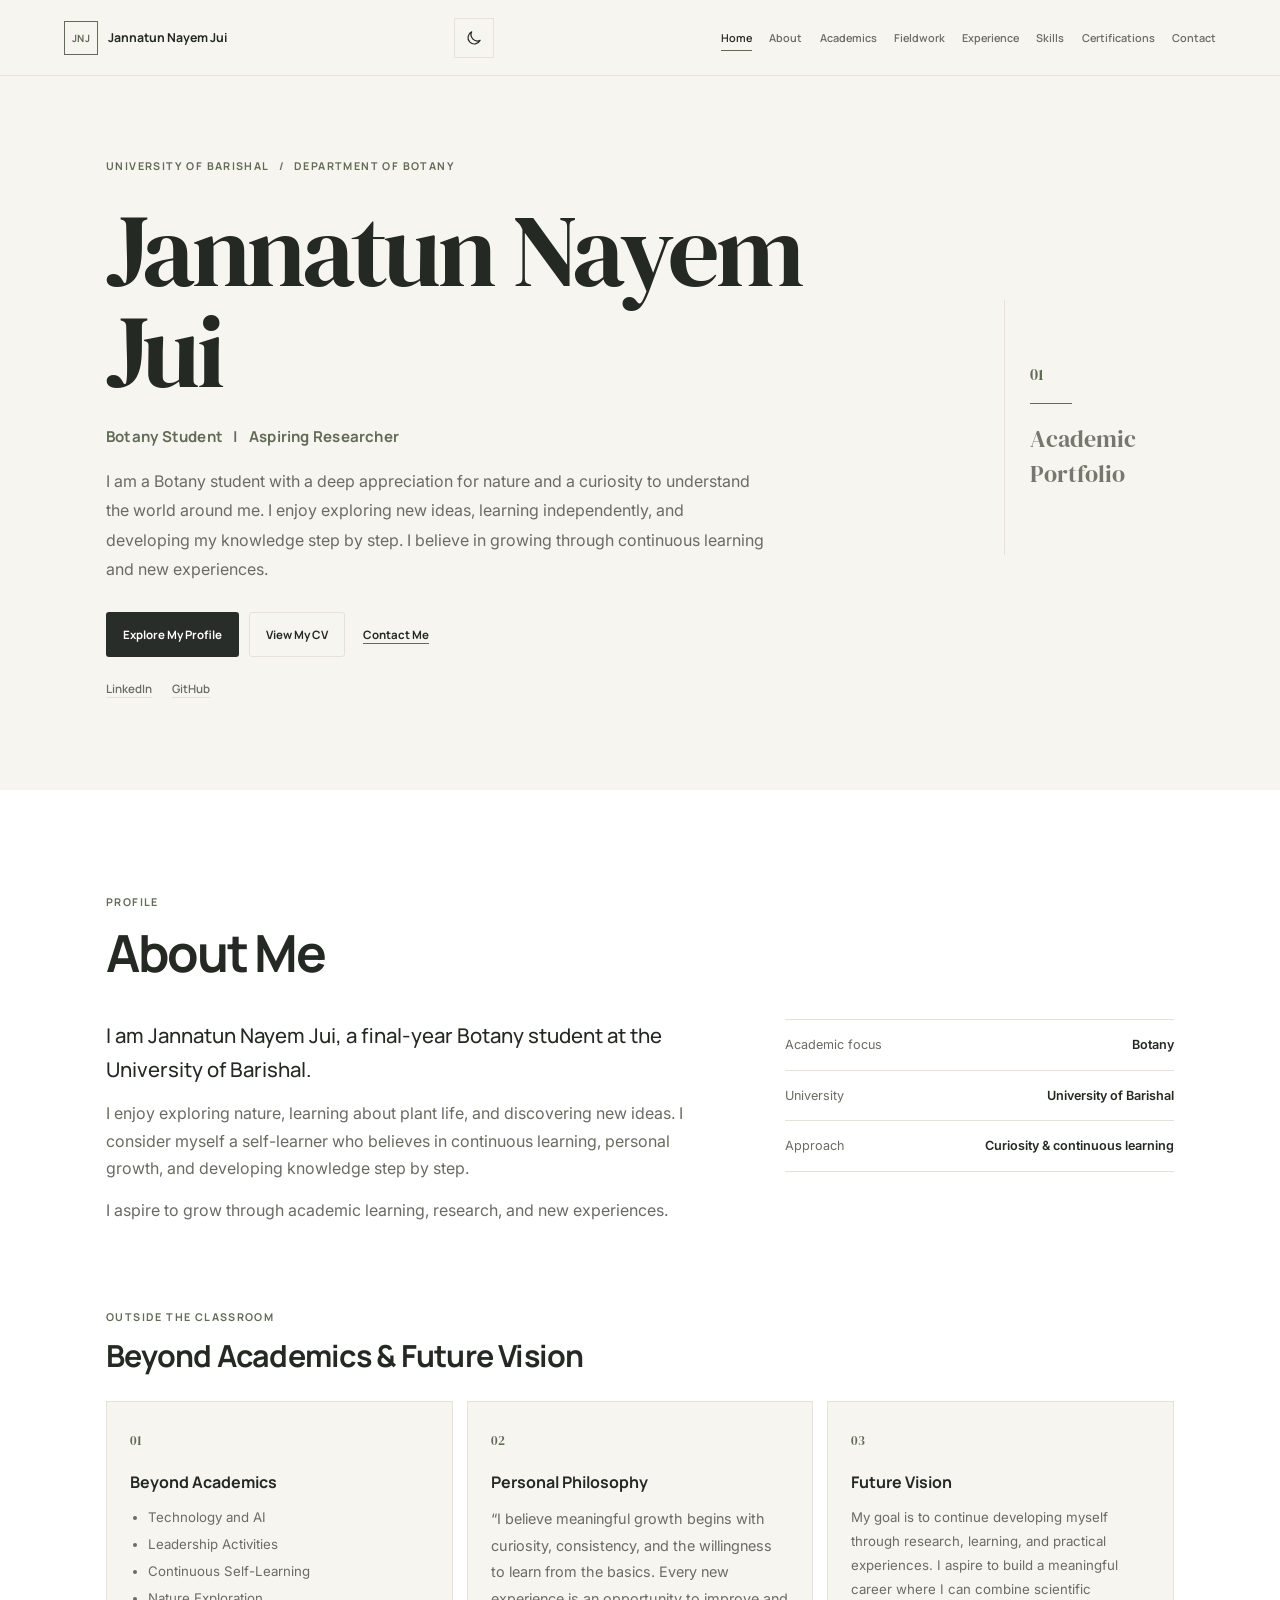
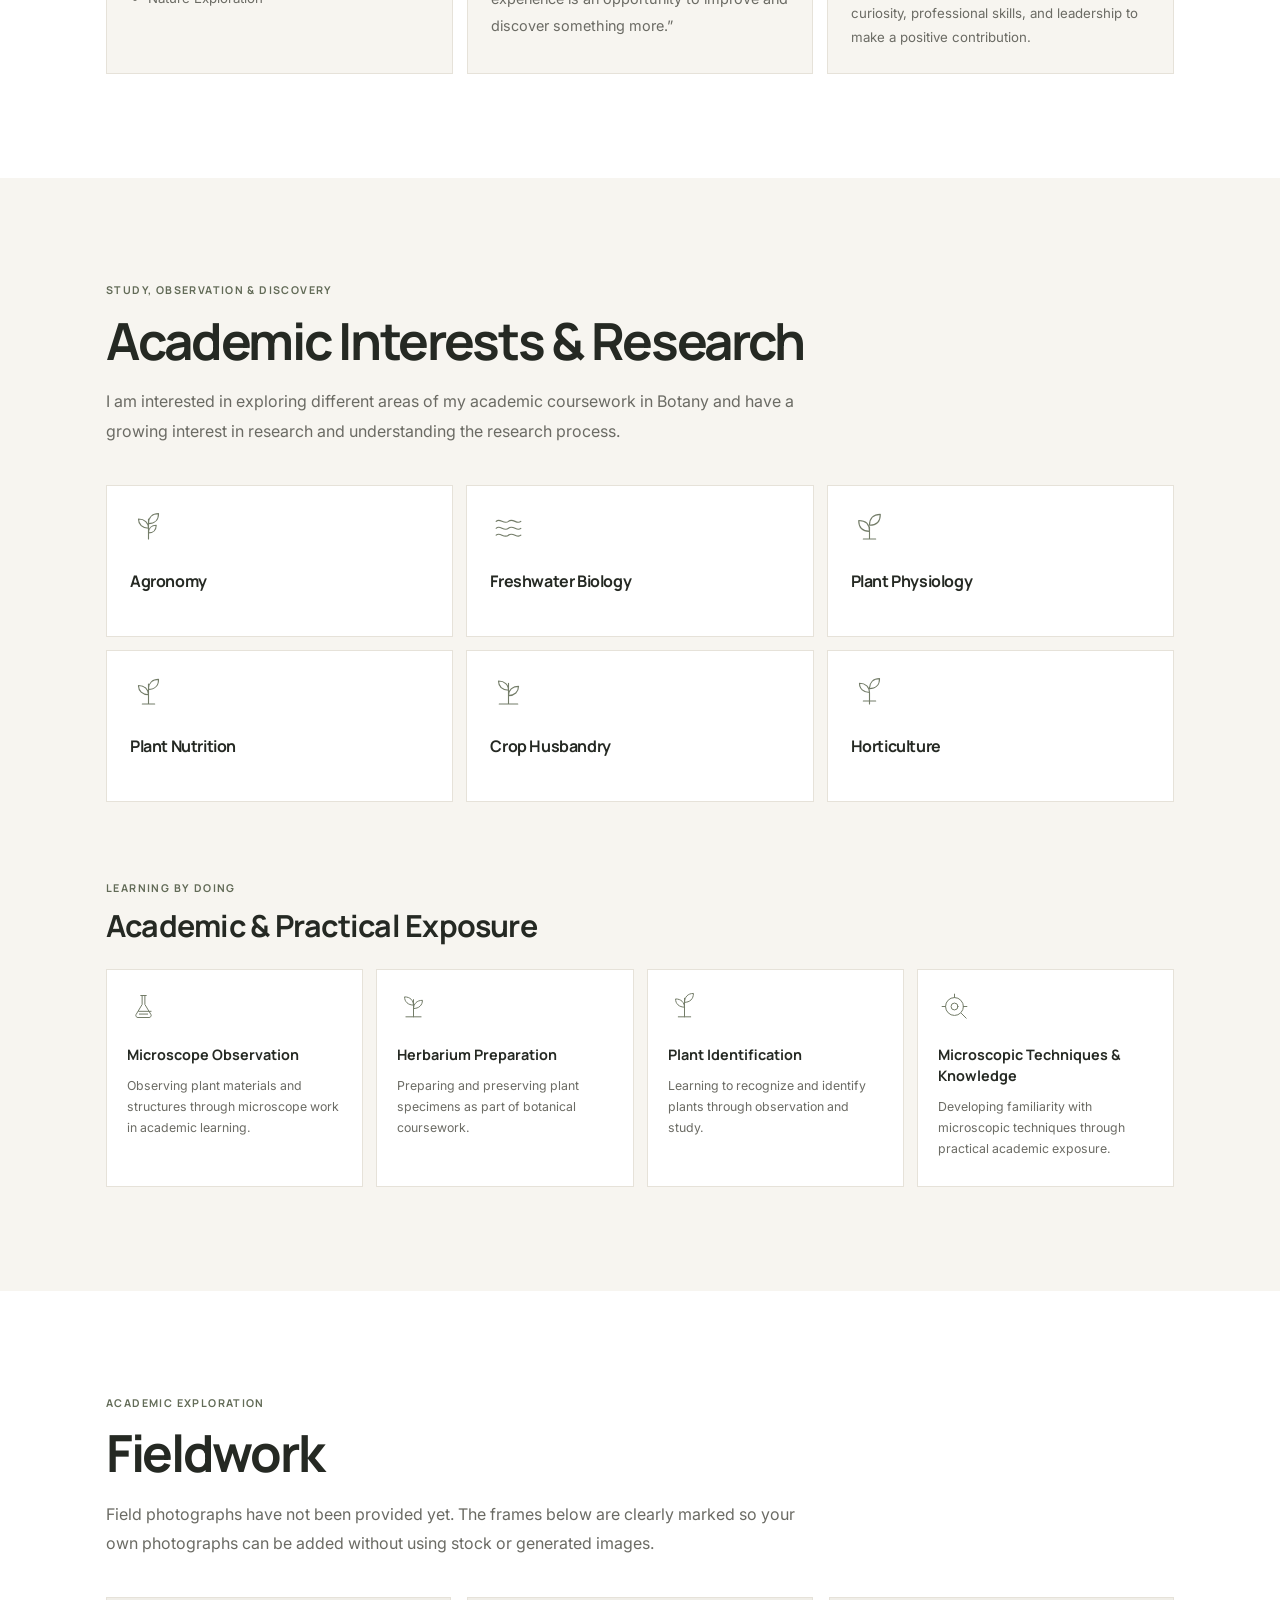
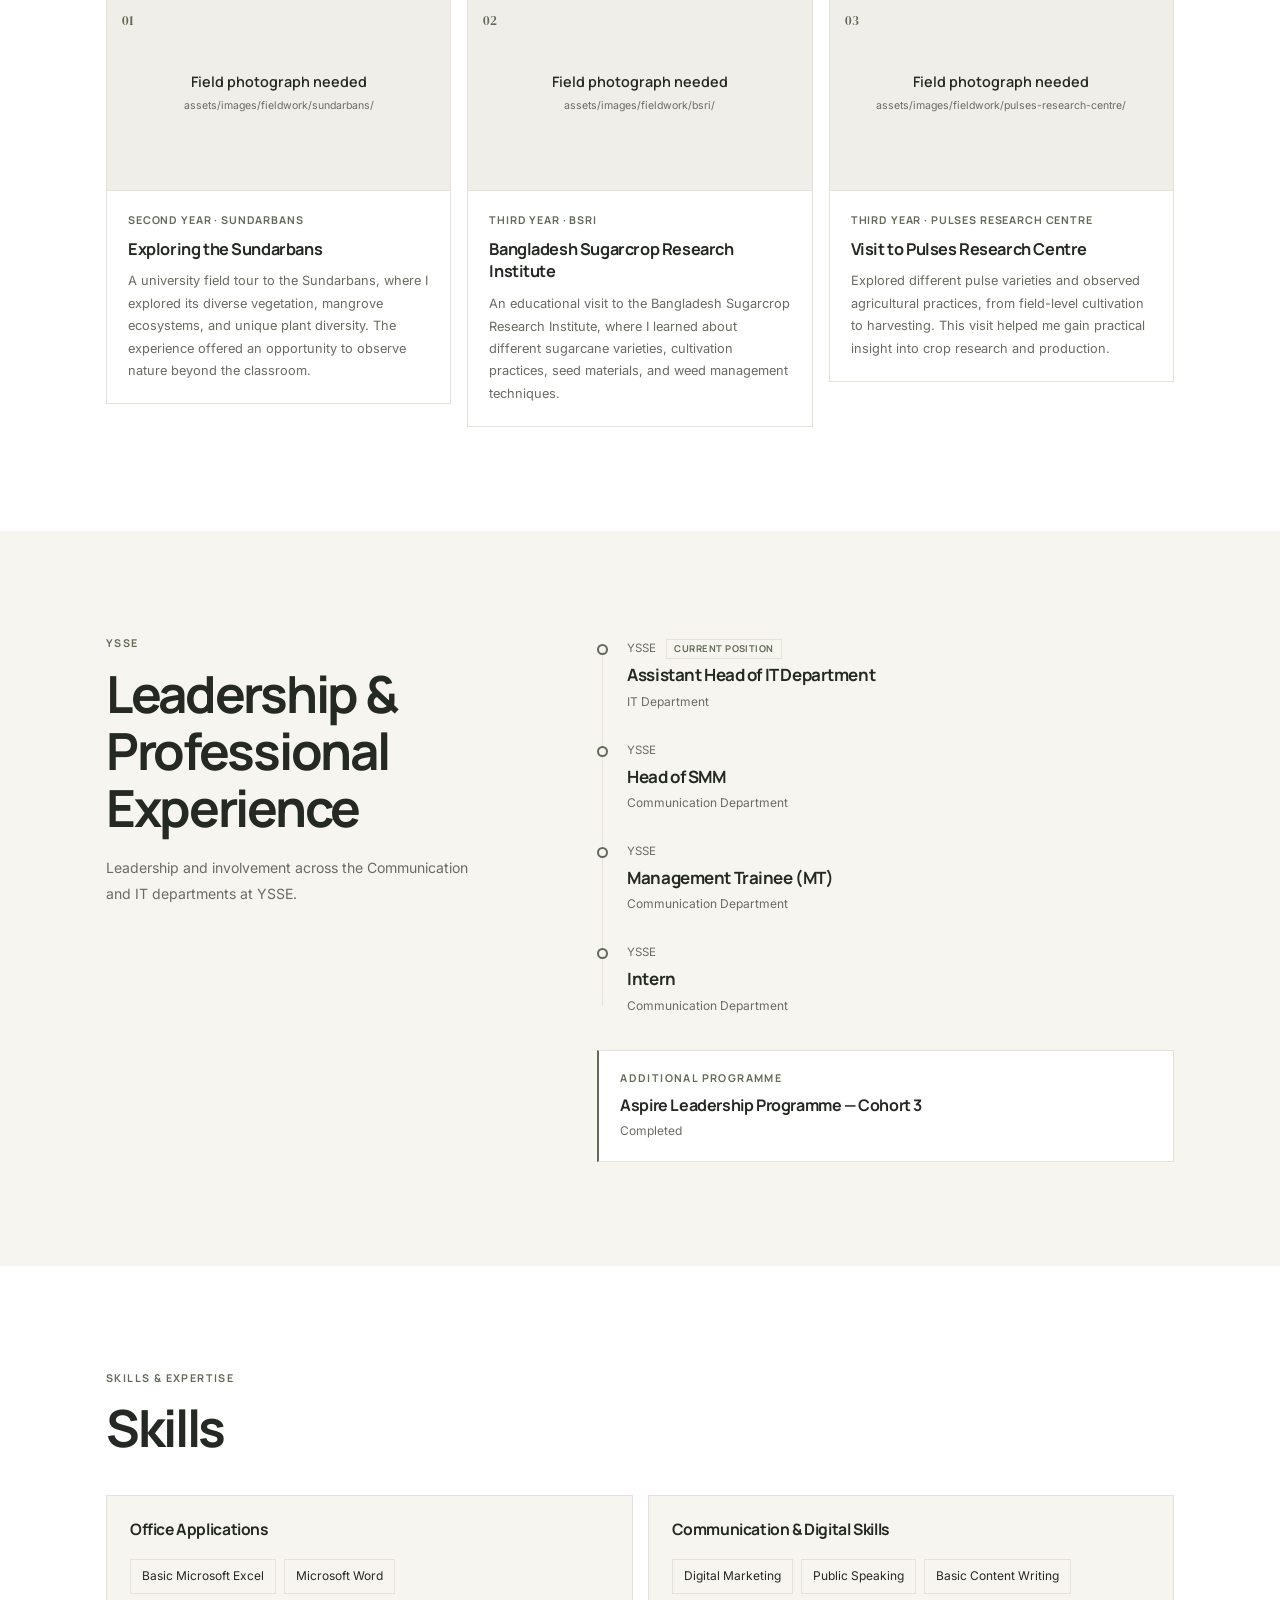
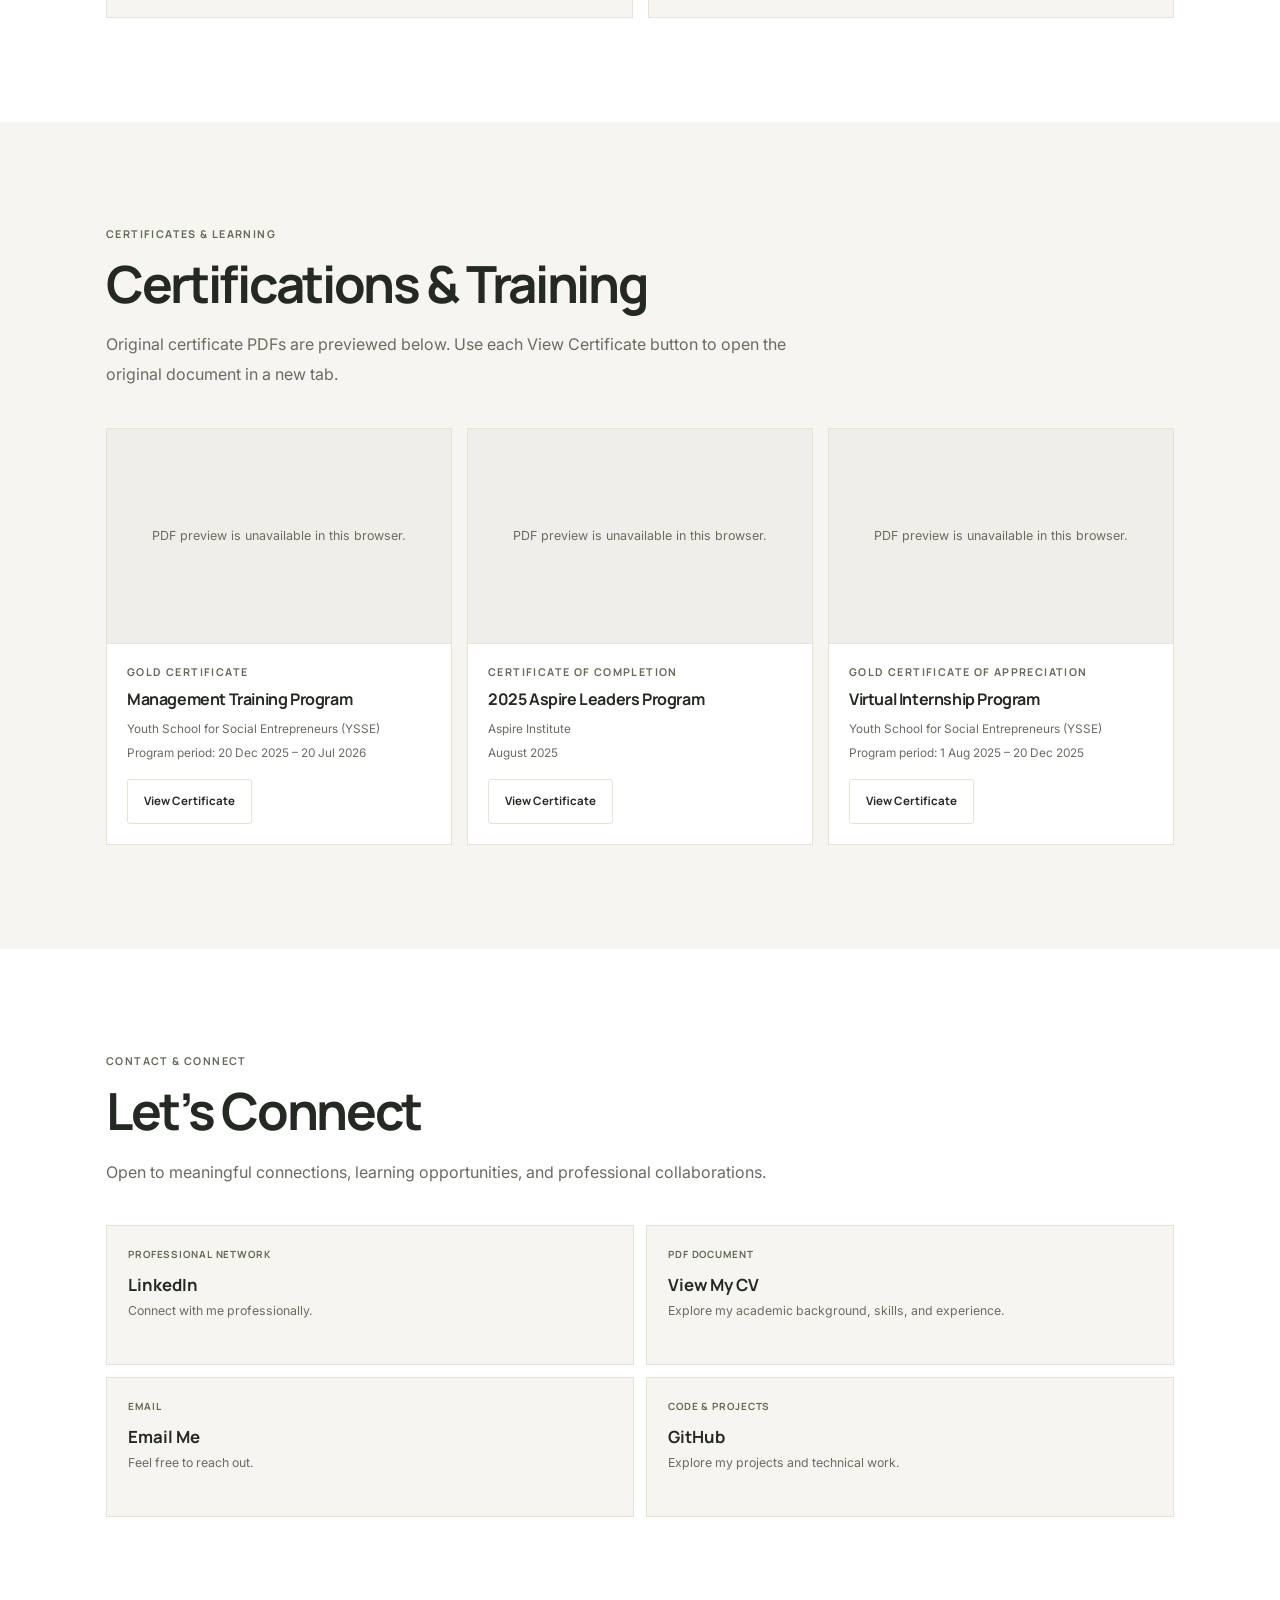
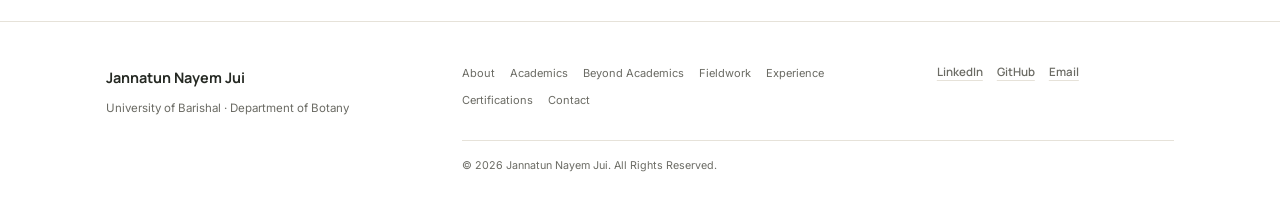
==== index.html @ 56b8b39c "Add certificate gallery previews Add three verified certificate previews to the portfolio.  Co-autho" ====
<!DOCTYPE html>
<html lang="en" data-theme="light">
<head>
  <meta charset="UTF-8">
  <meta name="viewport" content="width=device-width, initial-scale=1">
  <meta name="theme-color" content="#F7F5F0">
  <meta name="description" content="Jannatun Nayem Jui — final-year Botany student at the University of Barishal and aspiring researcher.">
  <title>Jannatun Nayem Jui | Academic &amp; Professional Portfolio</title>
  <link rel="preconnect" href="https://fonts.googleapis.com">
  <link rel="preconnect" href="https://fonts.gstatic.com" crossorigin>
  <link href="https://fonts.googleapis.com/css2?family=DM+Serif+Display&family=Inter:wght@400;500;600;700&family=Manrope:wght@400;500;600;700;800&display=swap" rel="stylesheet">
  <link rel="stylesheet" href="style.css">
  <script src="script.js" defer></script>
</head>
<body>
  <header class="site-header">
    <a class="brand" href="#home" aria-label="Jannatun Nayem Jui — Home">
      <span class="brand-initials" aria-hidden="true">JNJ</span>
      <span>Jannatun Nayem Jui</span>
    </a>
    <div class="header-controls">
      <button class="theme-toggle" type="button" aria-label="Switch to dark mode" aria-pressed="false">
        <svg class="theme-icon theme-icon-moon" viewBox="0 0 24 24" aria-hidden="true"><path d="M20.2 15.1A8.5 8.5 0 0 1 8.9 3.8 8.5 8.5 0 1 0 20.2 15.1Z"/></svg>
        <svg class="theme-icon theme-icon-sun" viewBox="0 0 24 24" aria-hidden="true"><circle cx="12" cy="12" r="4"/><path d="M12 2v2m0 16v2M4.93 4.93l1.42 1.42m11.3 11.3 1.42 1.42M2 12h2m16 0h2M4.93 19.07l1.42-1.42m11.3-11.3 1.42-1.42"/></svg>
      </button>
      <button class="menu-toggle" type="button" aria-expanded="false" aria-controls="site-nav" aria-label="Open navigation">
        <span></span><span></span><span></span>
      </button>
    </div>
    <nav class="site-nav" id="site-nav" aria-label="Primary navigation">
      <a href="#home">Home</a>
      <a href="#about">About</a>
      <a href="#academics">Academics</a>
      <a href="#fieldwork">Fieldwork</a>
      <a href="#experience">Experience</a>
      <a href="#skills">Skills</a>
      <a href="#certifications">Certifications</a>
      <a href="#contact">Contact</a>
    </nav>
  </header>

  <main>
    <section class="hero section" id="home" aria-labelledby="hero-title">
      <div class="hero-inner">
        <div class="hero-copy reveal">
          <p class="eyebrow hero-affiliation">
            <span>University of Barishal</span>
            <span class="eyebrow-divider" aria-hidden="true">/</span>
            <span>Department of Botany</span>
          </p>
          <h1 id="hero-title">Jannatun Nayem Jui</h1>
          <p class="hero-role">Botany Student <span aria-hidden="true">|</span> Aspiring Researcher</p>
          <p class="hero-intro">I am a Botany student with a deep appreciation for nature and a curiosity to understand the world around me. I enjoy exploring new ideas, learning independently, and developing my knowledge step by step. I believe in growing through continuous learning and new experiences.</p>
          <div class="hero-actions">
            <a class="button button-primary" href="#about">Explore My Profile</a>
            <a class="button button-secondary" href="assets/documents/cv/Jannatun_Nayem_Jui_CV.pdf" target="_blank" rel="noopener" download>View My CV</a>
            <a class="button button-text" href="#contact">Contact Me</a>
          </div>
          <div class="hero-socials" aria-label="Professional links">
            <a href="https://www.linkedin.com/in/jannatun-nayem-jui/" target="_blank" rel="noopener noreferrer">LinkedIn</a>
            <a href="https://github.com/jannatunnayemjui42-del/Jui" target="_blank" rel="noopener noreferrer">GitHub</a>
          </div>
        </div>
        <div class="hero-note reveal" aria-hidden="true">
          <span class="hero-note-index">01</span>
          <span class="hero-note-rule"></span>
          <span class="hero-note-copy">Academic<br>Portfolio</span>
        </div>
      </div>
    </section>

    <section class="section section-surface" id="about" aria-labelledby="about-title">
      <div class="section-inner">
        <div class="section-heading reveal">
          <p class="eyebrow">Profile</p>
          <h2 id="about-title">About Me</h2>
        </div>
        <div class="about-layout">
          <div class="about-copy reveal">
            <p class="lead">I am Jannatun Nayem Jui, a final-year Botany student at the University of Barishal.</p>
            <p>I enjoy exploring nature, learning about plant life, and discovering new ideas. I consider myself a self-learner who believes in continuous learning, personal growth, and developing knowledge step by step.</p>
            <p>I aspire to grow through academic learning, research, and new experiences.</p>
          </div>
          <div class="about-details reveal">
            <div class="detail-row"><span>Academic focus</span><strong>Botany</strong></div>
            <div class="detail-row"><span>University</span><strong>University of Barishal</strong></div>
            <div class="detail-row"><span>Approach</span><strong>Curiosity &amp; continuous learning</strong></div>
          </div>
        </div>
        <div class="about-extension" id="beyond-academics">
          <div class="subsection-heading reveal">
            <p class="eyebrow">Outside the classroom</p>
            <h3>Beyond Academics &amp; Future Vision</h3>
          </div>
          <div class="vision-grid">
            <article class="vision-card reveal">
              <span class="card-index">01</span>
              <h4>Beyond Academics</h4>
              <ul>
                <li>Technology and AI</li>
                <li>Leadership Activities</li>
                <li>Continuous Self-Learning</li>
                <li>Nature Exploration</li>
              </ul>
            </article>
            <article class="vision-card reveal">
              <span class="card-index">02</span>
              <h4>Personal Philosophy</h4>
              <blockquote>“I believe meaningful growth begins with curiosity, consistency, and the willingness to learn from the basics. Every new experience is an opportunity to improve and discover something more.”</blockquote>
            </article>
            <article class="vision-card reveal">
              <span class="card-index">03</span>
              <h4>Future Vision</h4>
              <p>My goal is to continue developing myself through research, learning, and practical experiences. I aspire to build a meaningful career where I can combine scientific curiosity, professional skills, and leadership to make a positive contribution.</p>
            </article>
          </div>
        </div>
      </div>
    </section>

    <section class="section" id="academics" aria-labelledby="academics-title">
      <div class="section-inner">
        <div class="section-heading section-heading-wide reveal">
          <p class="eyebrow">Study, observation &amp; discovery</p>
          <h2 id="academics-title">Academic Interests &amp; Research</h2>
          <p class="section-intro">I am interested in exploring different areas of my academic coursework in Botany and have a growing interest in research and understanding the research process.</p>
        </div>
        <div class="interest-grid">
          <article class="interest-card reveal">
            <svg class="line-icon" viewBox="0 0 48 48" aria-hidden="true"><path d="M24 39V13m0 12c-8 0-13-5-13-12 8 0 13 5 13 12Zm0-6c0-8 5-13 13-13 0 8-5 13-13 13Zm0 12c0-6 4-10 10-10 0 6-4 10-10 10Z"/></svg>
            <h3>Agronomy</h3>
          </article>
          <article class="interest-card reveal">
            <svg class="line-icon" viewBox="0 0 48 48" aria-hidden="true"><path d="M8 16c5-5 10 5 16 0s11 5 16 0M8 25c5-5 10 5 16 0s11 5 16 0M8 34c5-5 10 5 16 0s11 5 16 0"/></svg>
            <h3>Freshwater Biology</h3>
          </article>
          <article class="interest-card reveal">
            <svg class="line-icon" viewBox="0 0 48 48" aria-hidden="true"><path d="M24 39V23m0 6c-9 0-14-5-14-14 9 0 14 5 14 14Zm0-8c0-9 5-14 14-14 0 9-5 14-14 14Zm-8 18h16"/></svg>
            <h3>Plant Physiology</h3>
          </article>
          <article class="interest-card reveal">
            <svg class="line-icon" viewBox="0 0 48 48" aria-hidden="true"><path d="M24 39V13m0 14c-8 0-13-5-13-12 8 0 13 5 13 12Zm0-7c0-8 5-13 13-13 0 8-5 13-13 13ZM16 39h16"/></svg>
            <h3>Plant Nutrition</h3>
          </article>
          <article class="interest-card reveal">
            <svg class="line-icon" viewBox="0 0 48 48" aria-hidden="true"><path d="M24 39V12m0 9c-8 0-13-5-13-12 8 0 13 5 13 12Zm0 7c8 0 13-5 13-12-8 0-13 5-13 12ZM12 39h24"/></svg>
            <h3>Crop Husbandry</h3>
          </article>
          <article class="interest-card reveal">
            <svg class="line-icon" viewBox="0 0 48 48" aria-hidden="true"><path d="M24 39V24m0 0c-8 0-13-5-13-12 8 0 13 5 13 12Zm0-5c0-8 5-13 13-13 0 8-5 13-13 13Zm-8 16h16"/></svg>
            <h3>Horticulture</h3>
          </article>
        </div>
        <div class="practical-exposure">
          <div class="subsection-heading reveal">
            <p class="eyebrow">Learning by doing</p>
            <h3>Academic &amp; Practical Exposure</h3>
          </div>
          <div class="practical-grid">
            <article class="practical-card reveal">
              <svg class="line-icon" viewBox="0 0 48 48" aria-hidden="true"><path d="M20 8h8m-6 0v13l-9 15a3 3 0 0 0 3 4h16a3 3 0 0 0 3-4l-9-15V8m-9 23h18M18 35h12"/></svg>
              <h4>Microscope Observation</h4>
              <p>Observing plant materials and structures through microscope work in academic learning.</p>
            </article>
            <article class="practical-card reveal">
              <svg class="line-icon" viewBox="0 0 48 48" aria-hidden="true"><path d="M24 39V14m0 8c-8 0-13-5-13-12 8 0 13 5 13 12Zm0 5c8 0 13-5 13-12-8 0-13 5-13 12ZM13 39h22"/></svg>
              <h4>Herbarium Preparation</h4>
              <p>Preparing and preserving plant specimens as part of botanical coursework.</p>
            </article>
            <article class="practical-card reveal">
              <svg class="line-icon" viewBox="0 0 48 48" aria-hidden="true"><path d="M24 39V12m0 13c-8 0-13-5-13-12 8 0 13 5 13 12Zm0-7c0-8 5-13 13-13 0 8-5 13-13 13ZM15 39h18"/></svg>
              <h4>Plant Identification</h4>
              <p>Learning to recognize and identify plants through observation and study.</p>
            </article>
            <article class="practical-card reveal">
              <svg class="line-icon" viewBox="0 0 48 48" aria-hidden="true"><circle cx="24" cy="24" r="13"/><circle cx="24" cy="24" r="5"/><path d="m34 34 7 7M24 11V6m-13 18H6m36 0h-5"/></svg>
              <h4>Microscopic Techniques &amp; Knowledge</h4>
              <p>Developing familiarity with microscopic techniques through practical academic exposure.</p>
            </article>
          </div>
        </div>
      </div>
    </section>

    <section class="section section-surface" id="fieldwork" aria-labelledby="fieldwork-title">
      <div class="section-inner">
        <div class="section-heading section-heading-wide reveal">
          <p class="eyebrow">Academic exploration</p>
          <h2 id="fieldwork-title">Fieldwork</h2>
          <p class="section-intro">Field photographs have not been provided yet. The frames below are clearly marked so your own photographs can be added without using stock or generated images.</p>
        </div>
        <div class="fieldwork-grid">
          <article class="fieldwork-card reveal">
            <div class="fieldwork-media" role="img" aria-label="Photo not provided yet for Exploring the Sundarbans">
              <span class="media-index">01</span>
              <span class="media-message">Field photograph needed</span>
              <span class="media-path">assets/images/fieldwork/sundarbans/</span>
            </div>
            <div class="fieldwork-info">
              <p class="eyebrow">Second Year <span aria-hidden="true">·</span> Sundarbans</p>
              <h3>Exploring the Sundarbans</h3>
              <p>A university field tour to the Sundarbans, where I explored its diverse vegetation, mangrove ecosystems, and unique plant diversity. The experience offered an opportunity to observe nature beyond the classroom.</p>
            </div>
          </article>
          <article class="fieldwork-card reveal">
            <div class="fieldwork-media" role="img" aria-label="Photo not provided yet for the Bangladesh Sugarcrop Research Institute visit">
              <span class="media-index">02</span>
              <span class="media-message">Field photograph needed</span>
              <span class="media-path">assets/images/fieldwork/bsri/</span>
            </div>
            <div class="fieldwork-info">
              <p class="eyebrow">Third Year <span aria-hidden="true">·</span> BSRI</p>
              <h3>Bangladesh Sugarcrop Research Institute</h3>
              <p>An educational visit to the Bangladesh Sugarcrop Research Institute, where I learned about different sugarcane varieties, cultivation practices, seed materials, and weed management techniques.</p>
            </div>
          </article>
          <article class="fieldwork-card reveal">
            <div class="fieldwork-media" role="img" aria-label="Photo not provided yet for the Pulses Research Centre visit">
              <span class="media-index">03</span>
              <span class="media-message">Field photograph needed</span>
              <span class="media-path">assets/images/fieldwork/pulses-research-centre/</span>
            </div>
            <div class="fieldwork-info">
              <p class="eyebrow">Third Year <span aria-hidden="true">·</span> Pulses Research Centre</p>
              <h3>Visit to Pulses Research Centre</h3>
              <p>Explored different pulse varieties and observed agricultural practices, from field-level cultivation to harvesting. This visit helped me gain practical insight into crop research and production.</p>
            </div>
          </article>
        </div>
      </div>
    </section>

    <section class="section" id="experience" aria-labelledby="experience-title">
      <div class="section-inner experience-layout">
        <div class="section-heading reveal">
          <p class="eyebrow">YSSE</p>
          <h2 id="experience-title">Leadership &amp; Professional Experience</h2>
          <p class="section-intro">Leadership and involvement across the Communication and IT departments at YSSE.</p>
        </div>
        <div class="experience-content reveal">
          <ol class="timeline">
            <li class="timeline-item">
              <span class="timeline-marker" aria-hidden="true"></span>
              <p class="timeline-department">YSSE <span class="current-label">Current Position</span></p>
              <h3>Assistant Head of IT Department</h3>
              <p class="timeline-detail">IT Department</p>
            </li>
            <li class="timeline-item">
              <span class="timeline-marker" aria-hidden="true"></span>
              <p class="timeline-department">YSSE</p>
              <h3>Head of SMM</h3>
              <p class="timeline-detail">Communication Department</p>
            </li>
            <li class="timeline-item">
              <span class="timeline-marker" aria-hidden="true"></span>
              <p class="timeline-department">YSSE</p>
              <h3>Management Trainee (MT)</h3>
              <p class="timeline-detail">Communication Department</p>
            </li>
            <li class="timeline-item">
              <span class="timeline-marker" aria-hidden="true"></span>
              <p class="timeline-department">YSSE</p>
              <h3>Intern</h3>
              <p class="timeline-detail">Communication Department</p>
            </li>
          </ol>
          <article class="programme-card">
            <p class="eyebrow">Additional Programme</p>
            <h3>Aspire Leadership Programme — Cohort 3</h3>
            <p>Completed</p>
          </article>
        </div>
      </div>
    </section>

    <section class="section section-surface" id="skills" aria-labelledby="skills-title">
      <div class="section-inner">
        <div class="section-heading section-heading-wide reveal">
          <p class="eyebrow">Skills &amp; Expertise</p>
          <h2 id="skills-title">Skills</h2>
        </div>
        <div class="skill-groups">
          <section class="skill-group reveal" aria-labelledby="office-skills-title">
            <h3 id="office-skills-title">Office Applications</h3>
            <ul class="skill-list">
              <li>Basic Microsoft Excel</li>
              <li>Microsoft Word</li>
            </ul>
          </section>
          <section class="skill-group reveal" aria-labelledby="communication-skills-title">
            <h3 id="communication-skills-title">Communication &amp; Digital Skills</h3>
            <ul class="skill-list">
              <li>Digital Marketing</li>
              <li>Public Speaking</li>
              <li>Basic Content Writing</li>
            </ul>
          </section>
        </div>
      </div>
    </section>

    <section class="section" id="certifications" aria-labelledby="certifications-title">
      <div class="section-inner">
        <div class="section-heading section-heading-wide reveal">
          <p class="eyebrow">Certificates &amp; learning</p>
          <h2 id="certifications-title">Certifications &amp; Training</h2>
          <p class="section-intro">Original certificate PDFs are previewed below. Use each View Certificate button to open the original document in a new tab.</p>
        </div>
        <div class="certificate-grid">
          <article class="certificate-card reveal">
            <div class="certificate-preview">
              <object data="assets/documents/certificates/ysse-management-training-gold.pdf#toolbar=0&amp;navpanes=0" type="application/pdf" aria-label="Preview of the YSSE Management Training Gold Certificate">
                <p class="pdf-fallback">PDF preview is unavailable in this browser.</p>
              </object>
            </div>
            <div class="certificate-info">
              <p class="eyebrow">Gold Certificate</p>
              <h3>Management Training Program</h3>
              <p class="certificate-organization">Youth School for Social Entrepreneurs (YSSE)</p>
              <p class="certificate-date">Program period: 20 Dec 2025 – 20 Jul 2026</p>
              <a class="button button-secondary certificate-button" href="assets/documents/certificates/ysse-management-training-gold.pdf" target="_blank" rel="noopener noreferrer">View Certificate</a>
            </div>
          </article>
          <article class="certificate-card reveal">
            <div class="certificate-preview">
              <object data="assets/documents/certificates/aspire-leaders-program-2025.pdf#toolbar=0&amp;navpanes=0" type="application/pdf" aria-label="Preview of the Aspire Leaders Program 2025 Certificate of Completion">
                <p class="pdf-fallback">PDF preview is unavailable in this browser.</p>
              </object>
            </div>
            <div class="certificate-info">
              <p class="eyebrow">Certificate of Completion</p>
              <h3>2025 Aspire Leaders Program</h3>
              <p class="certificate-organization">Aspire Institute</p>
              <p class="certificate-date">August 2025</p>
              <a class="button button-secondary certificate-button" href="assets/documents/certificates/aspire-leaders-program-2025.pdf" target="_blank" rel="noopener noreferrer">View Certificate</a>
            </div>
          </article>
          <article class="certificate-card reveal">
            <div class="certificate-preview">
              <object data="assets/documents/certificates/ysse-virtual-internship-gold.pdf#toolbar=0&amp;navpanes=0" type="application/pdf" aria-label="Preview of the YSSE Virtual Internship Gold Certificate">
                <p class="pdf-fallback">PDF preview is unavailable in this browser.</p>
              </object>
            </div>
            <div class="certificate-info">
              <p class="eyebrow">Gold Certificate of Appreciation</p>
              <h3>Virtual Internship Program</h3>
              <p class="certificate-organization">Youth School for Social Entrepreneurs (YSSE)</p>
              <p class="certificate-date">Program period: 1 Aug 2025 – 20 Dec 2025</p>
              <a class="button button-secondary certificate-button" href="assets/documents/certificates/ysse-virtual-internship-gold.pdf" target="_blank" rel="noopener noreferrer">View Certificate</a>
            </div>
          </article>
        </div>
      </div>
    </section>

    <section class="section section-surface" id="contact" aria-labelledby="contact-title">
      <div class="section-inner">
        <div class="section-heading section-heading-wide reveal">
          <p class="eyebrow">Contact &amp; Connect</p>
          <h2 id="contact-title">Let’s Connect</h2>
          <p class="section-intro">Open to meaningful connections, learning opportunities, and professional collaborations.</p>
        </div>
        <div class="contact-grid">
          <a class="contact-card reveal" href="https://www.linkedin.com/in/jannatun-nayem-jui/" target="_blank" rel="noopener noreferrer">
            <span class="contact-label">Professional network</span>
            <strong>LinkedIn</strong>
            <span>Connect with me professionally.</span>
          </a>
          <a class="contact-card reveal" href="assets/documents/cv/Jannatun_Nayem_Jui_CV.pdf" target="_blank" rel="noopener" download>
            <span class="contact-label">PDF document</span>
            <strong>View My CV</strong>
            <span>Explore my academic background, skills, and experience.</span>
          </a>
          <a class="contact-card reveal" href="mailto:jannatunnayemjui42@gmail.com">
            <span class="contact-label">Email</span>
            <strong>Email Me</strong>
            <span>Feel free to reach out.</span>
          </a>
          <a class="contact-card reveal" href="https://github.com/jannatunnayemjui42-del/Jui" target="_blank" rel="noopener noreferrer">
            <span class="contact-label">Code &amp; projects</span>
            <strong>GitHub</strong>
            <span>Explore my projects and technical work.</span>
          </a>
        </div>
      </div>
    </section>
  </main>

  <footer class="site-footer">
    <div class="footer-inner">
      <div class="footer-identity">
        <a class="footer-name" href="#home">Jannatun Nayem Jui</a>
        <p>University of Barishal · Department of Botany</p>
      </div>
      <nav class="footer-nav" aria-label="Quick links">
        <a href="#about">About</a>
        <a href="#academics">Academics</a>
        <a href="#beyond-academics">Beyond Academics</a>
        <a href="#fieldwork">Fieldwork</a>
        <a href="#experience">Experience</a>
        <a href="#certifications">Certifications</a>
        <a href="#contact">Contact</a>
      </nav>
      <div class="footer-socials" aria-label="Social and contact links">
        <a href="https://www.linkedin.com/in/jannatun-nayem-jui/" target="_blank" rel="noopener noreferrer">LinkedIn</a>
        <a href="https://github.com/jannatunnayemjui42-del/Jui" target="_blank" rel="noopener noreferrer">GitHub</a>
        <a href="mailto:jannatunnayemjui42@gmail.com">Email</a>
      </div>
      <p class="copyright">© 2026 Jannatun Nayem Jui. All Rights Reserved.</p>
    </div>
  </footer>
</body>
</html>
---- style.css ----
:root {
  color-scheme: light;
  --page: #F7F5F0;
  --surface: #FFFFFF;
  --surface-alt: #F0EEE8;
  --text: #252923;
  /* Deep text variants retain the requested palette while improving contrast. */
  --muted: #6B6B64;
  --muted-palette: #77776F;
  --accent: #626B57;
  --accent-palette: #737C68;
  --border: #E6E2D9;
  --button: #292D29;
  --button-text: #FFFFFF;
  --focus: #49543D;
  --shadow: 0 12px 32px rgba(37, 41, 35, .055);
  --heading: "Manrope", Arial, sans-serif;
  --body: "Inter", Arial, sans-serif;
  --display: "DM Serif Display", Georgia, serif;
}

:root[data-theme="dark"] {
  color-scheme: dark;
  --page: #191C19;
  --surface: #222622;
  --surface-alt: #292E29;
  --text: #F2F0E9;
  --muted: #B4B5AC;
  --muted-palette: #B4B5AC;
  --accent: #A6AF94;
  --accent-palette: #A6AF94;
  --border: #383D37;
  --button: #E9E8DF;
  --button-text: #191C19;
  --focus: #D0D8C1;
  --shadow: 0 12px 34px rgba(0, 0, 0, .18);
}

* { box-sizing: border-box; }
html { scroll-behavior: smooth; scroll-padding-top: 92px; }
body {
  margin: 0;
  overflow-x: hidden;
  background: var(--page);
  color: var(--text);
  font: 400 16px/1.72 var(--body);
  -webkit-font-smoothing: antialiased;
  transition: background-color .25s ease, color .25s ease;
}
a { color: inherit; }
a:focus-visible, button:focus-visible { outline: 3px solid var(--focus); outline-offset: 4px; }
button { font: inherit; }

.site-header {
  position: sticky;
  z-index: 20;
  top: 0;
  display: flex;
  align-items: center;
  justify-content: space-between;
  gap: 25px;
  width: 100%;
  min-height: 76px;
  padding: 11px clamp(22px, 5vw, 72px);
  background: var(--page);
  background: color-mix(in srgb, var(--page) 94%, transparent);
  border-bottom: 1px solid var(--border);
  backdrop-filter: blur(14px);
}
.brand {
  display: inline-flex;
  flex: 0 0 auto;
  align-items: center;
  gap: 10px;
  color: var(--text);
  font: 700 .77rem/1.3 var(--heading);
  text-decoration: none;
  white-space: nowrap;
}
.brand-initials {
  display: grid;
  width: 34px;
  height: 34px;
  place-items: center;
  border: 1px solid var(--accent);
  color: var(--accent);
  font: 700 .63rem var(--heading);
  letter-spacing: .04em;
}
.header-controls { display: flex; flex: 0 0 auto; align-items: center; gap: 8px; }
.theme-toggle, .menu-toggle {
  display: grid;
  width: 40px;
  height: 40px;
  place-items: center;
  padding: 0;
  border: 1px solid var(--border);
  background: transparent;
  color: var(--text);
  cursor: pointer;
  transition: background-color .2s ease, border-color .2s ease;
}
.theme-toggle:hover, .menu-toggle:hover { background: var(--surface-alt); border-color: var(--accent); }
.theme-icon { width: 18px; height: 18px; fill: none; stroke: currentColor; stroke-linecap: round; stroke-linejoin: round; stroke-width: 1.6; }
.theme-icon-sun { display: none; }
:root[data-theme="dark"] .theme-icon-moon { display: none; }
:root[data-theme="dark"] .theme-icon-sun { display: block; }
.menu-toggle { display: none; gap: 4px; align-content: center; padding: 9px; }
.menu-toggle span { display: block; width: 100%; height: 1px; background: currentColor; }
.site-nav { display: flex; align-items: center; justify-content: flex-end; gap: clamp(10px, 1.35vw, 20px); }
.site-nav a {
  position: relative;
  padding: 7px 0;
  color: var(--muted);
  font: 600 .68rem/1.4 var(--heading);
  text-decoration: none;
  white-space: nowrap;
  transition: color .2s ease;
}
.site-nav a::after {
  position: absolute;
  right: 0;
  bottom: 1px;
  left: 0;
  height: 1px;
  background: var(--accent);
  content: "";
  transform: scaleX(0);
  transform-origin: left;
  transition: transform .2s ease;
}
.site-nav a:hover, .site-nav a[aria-current="location"] { color: var(--text); }
.site-nav a:hover::after, .site-nav a[aria-current="location"]::after { transform: scaleX(1); }

.section { scroll-margin-top: 78px; }
.section-surface { background: var(--surface); }
.section-inner { width: min(1160px, 100%); margin: 0 auto; padding: 104px 46px; }
.section-heading { max-width: 590px; margin-bottom: 38px; }
.section-heading-wide { max-width: 760px; }
.eyebrow {
  margin: 0 0 13px;
  color: var(--accent);
  font: 700 .67rem/1.55 var(--heading);
  letter-spacing: .13em;
  text-transform: uppercase;
}
h1, h2, h3, h4, p { margin-top: 0; }
h1, h2, h3, h4 { color: var(--text); }
h2 {
  margin-bottom: 0;
  font: 700 clamp(2.1rem, 4vw, 3.35rem)/1.12 var(--heading);
  letter-spacing: -.045em;
}
h3 { font: 700 1.2rem/1.4 var(--heading); letter-spacing: -.025em; }
h4 { font: 700 1rem/1.45 var(--heading); }
.section-intro { max-width: 700px; margin: 18px 0 0; color: var(--muted); line-height: 1.85; }

.hero { position: relative; overflow: hidden; background: var(--page); }
.hero-inner {
  display: grid;
  grid-template-columns: minmax(0, 1fr) 170px;
  align-items: center;
  gap: 9%;
  width: min(1160px, 100%);
  min-height: min(690px, calc(100svh - 76px));
  margin: 0 auto;
  padding: 82px 46px 94px;
}
.hero-copy { max-width: 800px; min-width: 0; }
.hero-affiliation { display: flex; flex-wrap: wrap; align-items: center; gap: 9px; margin-bottom: 25px; }
.eyebrow-divider { color: var(--muted); }
.hero h1 {
  max-width: 810px;
  margin: 0;
  font: 400 clamp(3.2rem, 8vw, 6.7rem)/.99 var(--display);
  letter-spacing: -.035em;
  overflow-wrap: anywhere;
}
.hero-role {
  margin: 23px 0 0;
  color: var(--accent);
  font: 700 .94rem/1.55 var(--heading);
  letter-spacing: .015em;
}
.hero-role span { padding: 0 7px; color: var(--muted); }
.hero-intro { max-width: 660px; margin: 18px 0 0; color: var(--muted); line-height: 1.85; }
.hero-actions { display: flex; flex-wrap: wrap; align-items: center; gap: 10px; margin-top: 27px; }
.button {
  display: inline-flex;
  min-height: 45px;
  align-items: center;
  justify-content: center;
  padding: 10px 16px;
  border: 1px solid transparent;
  border-radius: 3px;
  font: 700 .72rem/1.35 var(--heading);
  text-align: center;
  text-decoration: none;
  transition: color .2s ease, background-color .2s ease, border-color .2s ease, transform .2s ease;
}
.button:hover { transform: translateY(-2px); }
.button-primary { background: var(--button); color: var(--button-text); }
.button-primary:hover { filter: brightness(.91); }
.button-secondary { border-color: var(--border); background: transparent; color: var(--text); }
.button-secondary:hover { border-color: var(--accent); background: var(--surface-alt); }
.button-text { min-height: auto; padding: 10px 7px; color: var(--text); text-decoration: underline; text-decoration-color: var(--accent); text-underline-offset: 4px; }
.button-text:hover { color: var(--accent); }
.hero-socials { display: flex; gap: 20px; margin-top: 24px; }
.hero-socials a, .footer-socials a {
  color: var(--muted);
  font: 600 .72rem var(--heading);
  text-decoration-color: var(--border);
  text-underline-offset: 4px;
}
.hero-socials a:hover, .footer-socials a:hover { color: var(--text); text-decoration-color: var(--accent); }
.hero-note {
  display: flex;
  min-height: 255px;
  flex-direction: column;
  justify-content: center;
  align-items: flex-start;
  padding-left: 25px;
  border-left: 1px solid var(--border);
}
.hero-note-index { color: var(--accent); font: 500 1rem var(--display); }
.hero-note-rule { width: 42px; height: 1px; margin: 18px 0; background: var(--accent); }
.hero-note-copy { color: var(--muted-palette); font: 500 1.5rem/1.45 var(--display); }

.about-layout { display: grid; grid-template-columns: minmax(0, 1.2fr) minmax(230px, .8fr); gap: 9%; align-items: start; }
.about-layout .section-heading { margin-bottom: 0; }
.about-copy { max-width: 680px; color: var(--muted); }
.about-copy p { margin-bottom: 14px; }
.about-copy p:last-child { margin-bottom: 0; }
.about-copy .lead { color: var(--text); font: 500 1.27rem/1.65 var(--heading); }
.about-details { border-top: 1px solid var(--border); }
.detail-row { display: flex; justify-content: space-between; gap: 18px; padding: 14px 0; border-bottom: 1px solid var(--border); font-size: .79rem; }
.detail-row span { color: var(--muted); }
.detail-row strong { color: var(--text); font-weight: 600; text-align: right; }
.about-extension { margin-top: 85px; scroll-margin-top: 100px; }
.subsection-heading { margin: 0 0 24px; }
.subsection-heading .eyebrow { margin-bottom: 9px; }
.subsection-heading h3 { margin: 0; font-size: clamp(1.45rem, 2.5vw, 1.9rem); }
.vision-grid { display: grid; grid-template-columns: repeat(3, minmax(0, 1fr)); gap: 14px; }
.vision-card {
  min-width: 0;
  padding: 24px 23px;
  background: var(--page);
  border: 1px solid var(--border);
}
.card-index { color: var(--accent); font: 500 .83rem var(--display); }
.vision-card h4 { margin: 17px 0 12px; }
.vision-card p, .vision-card li, .vision-card blockquote { color: var(--muted); font-size: .83rem; line-height: 1.8; }
.vision-card p:last-child { margin-bottom: 0; }
.vision-card ul { margin: 0; padding-left: 18px; }
.vision-card li + li { margin-top: 3px; }
.vision-card blockquote { margin: 0; font: 400 .9rem/1.85 var(--body); }

.interest-grid { display: grid; grid-template-columns: repeat(3, minmax(0, 1fr)); gap: 13px; }
.interest-card, .practical-card {
  min-width: 0;
  padding: 23px;
  background: var(--surface);
  border: 1px solid var(--border);
  transition: border-color .2s ease, transform .2s ease, box-shadow .2s ease;
}
.interest-card { min-height: 152px; }
.interest-card:hover, .practical-card:hover { border-color: var(--accent); box-shadow: var(--shadow); transform: translateY(-3px); }
.line-icon { width: 37px; height: 37px; margin-bottom: 16px; fill: none; stroke: var(--accent-palette); stroke-linecap: round; stroke-linejoin: round; stroke-width: 1.45; }
.interest-card h3 { margin: 0; font-size: 1rem; }
.practical-exposure { margin-top: 78px; }
.practical-exposure .subsection-heading { margin-bottom: 21px; }
.practical-grid { display: grid; grid-template-columns: repeat(4, minmax(0, 1fr)); gap: 13px; }
.practical-card { min-height: 218px; padding: 20px; }
.practical-card .line-icon { width: 33px; height: 33px; margin-bottom: 14px; }
.practical-card h4 { margin: 0; font-size: .9rem; }
.practical-card p { margin: 10px 0 0; color: var(--muted); font-size: .77rem; line-height: 1.7; }

.fieldwork-grid { display: grid; grid-template-columns: repeat(3, minmax(0, 1fr)); gap: 16px; align-items: start; }
.fieldwork-card { min-width: 0; background: var(--surface); border: 1px solid var(--border); }
.fieldwork-media {
  position: relative;
  display: flex;
  aspect-ratio: 16 / 9;
  flex-direction: column;
  justify-content: center;
  align-items: center;
  gap: 6px;
  padding: 24px;
  background: var(--surface-alt);
  border-bottom: 1px solid var(--border);
  text-align: center;
}
.media-index { position: absolute; top: 13px; left: 15px; color: var(--accent); font: 500 .82rem var(--display); }
.media-message { color: var(--text); font: 600 .9rem var(--heading); }
.media-path { color: var(--muted); font-size: .66rem; overflow-wrap: anywhere; }
.fieldwork-info { padding: 21px; }
.fieldwork-info .eyebrow { margin-bottom: 9px; letter-spacing: .08em; }
.fieldwork-info h3 { margin: 0 0 10px; font-size: 1.02rem; }
.fieldwork-info p:last-child { margin: 0; color: var(--muted); font-size: .8rem; line-height: 1.75; }

.experience-layout { display: grid; grid-template-columns: minmax(0, .8fr) minmax(0, 1.2fr); gap: 10%; align-items: start; }
.experience-layout .section-heading { position: sticky; top: 112px; }
.experience-layout .section-intro { font-size: .88rem; }
.experience-content { min-width: 0; }
.timeline { position: relative; margin: 4px 0 34px; padding: 0; list-style: none; }
.timeline::before { position: absolute; top: 8px; bottom: 10px; left: 5px; width: 1px; background: var(--border); content: ""; }
.timeline-item { position: relative; padding: 0 0 28px 30px; }
.timeline-item:last-child { padding-bottom: 0; }
.timeline-marker { position: absolute; top: 5px; left: 0; width: 11px; height: 11px; border: 2px solid var(--accent); border-radius: 50%; background: var(--page); }
.timeline-department { margin: 0 0 4px; color: var(--muted); font-size: .72rem; }
.timeline-item h3 { margin: 0; font-size: 1.06rem; }
.timeline-detail { margin: 5px 0 0; color: var(--muted); font-size: .75rem; }
.current-label { display: inline-block; margin-left: 7px; padding: 2px 7px; border: 1px solid var(--border); color: var(--accent); font: 700 .59rem/1.5 var(--heading); letter-spacing: .05em; text-transform: uppercase; }
.programme-card { padding: 19px 21px; background: var(--surface); border: 1px solid var(--border); border-left: 2px solid var(--accent); }
.programme-card .eyebrow { margin-bottom: 7px; }
.programme-card h3 { margin: 0; font-size: 1rem; }
.programme-card p:last-child { margin: 5px 0 0; color: var(--muted); font-size: .75rem; }

.skill-groups { display: grid; grid-template-columns: repeat(2, minmax(0, 1fr)); gap: 15px; }
.skill-group { padding: 23px; background: var(--page); border: 1px solid var(--border); }
.skill-group h3 { margin: 0 0 18px; font-size: .98rem; }
.skill-list { display: flex; flex-wrap: wrap; gap: 8px; margin: 0; padding: 0; list-style: none; }
.skill-list li { padding: 8px 11px; border: 1px solid var(--border); color: var(--text); font-size: .75rem; line-height: 1.4; }

.certificate-grid { display: grid; grid-template-columns: repeat(3, minmax(0, 1fr)); gap: 15px; }
.certificate-card {
  min-width: 0;
  overflow: hidden;
  background: var(--surface);
  border: 1px solid var(--border);
  transition: border-color .2s ease, box-shadow .2s ease, transform .2s ease;
}
.certificate-card:hover { border-color: var(--accent); box-shadow: var(--shadow); transform: translateY(-2px); }
.certificate-preview { aspect-ratio: 16 / 10; background: var(--surface-alt); border-bottom: 1px solid var(--border); }
.certificate-preview object { display: block; width: 100%; height: 100%; border: 0; background: var(--surface-alt); }
.pdf-fallback { display: grid; height: 100%; place-items: center; margin: 0; padding: 20px; color: var(--muted); font-size: .78rem; text-align: center; }
.certificate-info { padding: 20px; }
.certificate-info .eyebrow { margin-bottom: 8px; }
.certificate-info h3 { margin: 0 0 9px; font-size: 1rem; }
.certificate-organization, .certificate-date { margin: 0; color: var(--muted); font-size: .74rem; line-height: 1.65; }
.certificate-date { margin-top: 5px; }
.certificate-button { margin-top: 15px; }

.contact-grid { display: grid; grid-template-columns: repeat(2, minmax(0, 1fr)); gap: 12px; }
.contact-card {
  display: flex;
  min-width: 0;
  min-height: 140px;
  flex-direction: column;
  align-items: flex-start;
  padding: 21px;
  background: var(--page);
  border: 1px solid var(--border);
  text-decoration: none;
  transition: border-color .2s ease, transform .2s ease, box-shadow .2s ease;
}
.contact-card:hover { border-color: var(--accent); box-shadow: var(--shadow); transform: translateY(-2px); }
.contact-label { margin-bottom: 12px; color: var(--accent); font: 700 .62rem var(--heading); letter-spacing: .09em; text-transform: uppercase; }
.contact-card strong { color: var(--text); font: 700 1.05rem var(--heading); }
.contact-card > span:last-child { margin-top: 5px; color: var(--muted); font-size: .77rem; line-height: 1.6; }

.site-footer { background: var(--surface); border-top: 1px solid var(--border); }
.footer-inner { display: grid; grid-template-columns: 1.1fr 1.5fr .8fr; gap: 30px; width: min(1160px, 100%); margin: 0 auto; padding: 42px 46px 29px; }
.footer-identity { grid-row: span 2; }
.footer-name { color: var(--text); font: 700 .9rem var(--heading); text-decoration: none; }
.footer-identity p { margin: 7px 0 0; color: var(--muted); font-size: .72rem; }
.footer-nav { display: flex; flex-wrap: wrap; gap: 8px 15px; }
.footer-nav a { color: var(--muted); font-size: .69rem; text-decoration: none; }
.footer-nav a:hover { color: var(--text); text-decoration: underline; text-underline-offset: 3px; }
.footer-socials { display: flex; flex-wrap: wrap; gap: 14px; }
.copyright { grid-column: 2 / -1; margin: 0; padding-top: 16px; border-top: 1px solid var(--border); color: var(--muted); font-size: .67rem; }

.reveal { opacity: 1; transform: none; }
.js .reveal { opacity: 0; transform: translateY(12px); transition: opacity .55s ease, transform .55s ease; }
.js .reveal.is-visible { opacity: 1; transform: none; }

@media (max-width: 1120px) {
  .site-header { flex-wrap: wrap; min-height: 70px; padding: 10px 28px; }
  .header-controls { margin-left: auto; }
  .menu-toggle { display: flex; flex-direction: column; }
  .site-nav { display: none; width: 100%; flex-direction: column; align-items: stretch; gap: 0; padding: 6px 0 2px; }
  .site-nav.is-open { display: flex; }
  .site-nav a { padding: 10px 2px; border-top: 1px solid var(--border); font-size: .76rem; }
  .site-nav a::after { display: none; }
  .site-nav a[aria-current="location"] { color: var(--text); }
  .section-inner { padding: 86px 34px; }
  .hero-inner { min-height: min(640px, calc(100svh - 70px)); padding: 70px 34px 78px; }
  .practical-grid { grid-template-columns: repeat(2, minmax(0, 1fr)); }
  .practical-card { min-height: 190px; }
  .fieldwork-grid { grid-template-columns: repeat(2, minmax(0, 1fr)); }
  .certificate-grid { grid-template-columns: repeat(2, minmax(0, 1fr)); }
  .experience-layout .section-heading { position: static; }
  .footer-inner { padding-right: 34px; padding-left: 34px; }
}
@media (max-width: 700px) {
  html { scroll-padding-top: 70px; }
  .site-header { min-height: 64px; padding: 9px 20px; }
  .brand { font-size: .7rem; }
  .brand-initials { width: 31px; height: 31px; }
  .theme-toggle, .menu-toggle { width: 37px; height: 37px; }
  .section-inner { padding: 72px 23px; }
  .hero-inner { grid-template-columns: 1fr; min-height: min(690px, calc(100svh - 64px)); padding: 68px 23px 76px; }
  .hero h1 { font-size: clamp(3rem, 12vw, 5.1rem); }
  .hero-note { display: none; }
  .hero-intro { font-size: .9rem; }
  .hero-actions { gap: 8px; }
  .button { min-height: 44px; padding: 9px 12px; font-size: .67rem; }
  .button-text { padding-right: 5px; padding-left: 5px; }
  .about-layout, .experience-layout { grid-template-columns: 1fr; gap: 27px; }
  .about-extension { margin-top: 62px; }
  .vision-grid { grid-template-columns: 1fr; }
  .vision-card { padding: 21px; }
  .interest-grid { grid-template-columns: repeat(2, minmax(0, 1fr)); gap: 10px; }
  .interest-card { min-height: 136px; padding: 18px; }
  .interest-card h3 { font-size: .91rem; }
  .line-icon { width: 32px; height: 32px; margin-bottom: 12px; }
  .practical-exposure { margin-top: 58px; }
  .practical-grid { gap: 10px; }
  .practical-card { min-height: 200px; padding: 16px; }
  .fieldwork-grid { grid-template-columns: 1fr; gap: 14px; }
  .fieldwork-info { padding: 19px; }
  .skill-groups { grid-template-columns: 1fr; }
  .certificate-grid { grid-template-columns: 1fr; }
  .contact-grid { grid-template-columns: 1fr; }
  .contact-card { min-height: 125px; }
  .footer-inner { grid-template-columns: 1fr; gap: 22px; padding: 34px 23px 24px; }
  .footer-identity { grid-row: auto; }
  .copyright { grid-column: auto; }
}
@media (max-width: 400px) {
  .hero h1 { font-size: 2.85rem; }
  .hero-affiliation { gap: 5px; font-size: .6rem; }
  .hero-actions { align-items: stretch; }
  .button-primary, .button-secondary { flex: 1 1 42%; }
  .button-text { flex: 1 1 100%; justify-content: flex-start; }
  .interest-grid, .practical-grid { grid-template-columns: 1fr; }
  .interest-card { min-height: 118px; }
  .practical-card { min-height: 0; }
}
@media (prefers-reduced-motion: reduce) {
  *, *::before, *::after { scroll-behavior: auto !important; animation-duration: .01ms !important; animation-iteration-count: 1 !important; transition-duration: .01ms !important; }
  .js .reveal { opacity: 1; transform: none; }
}
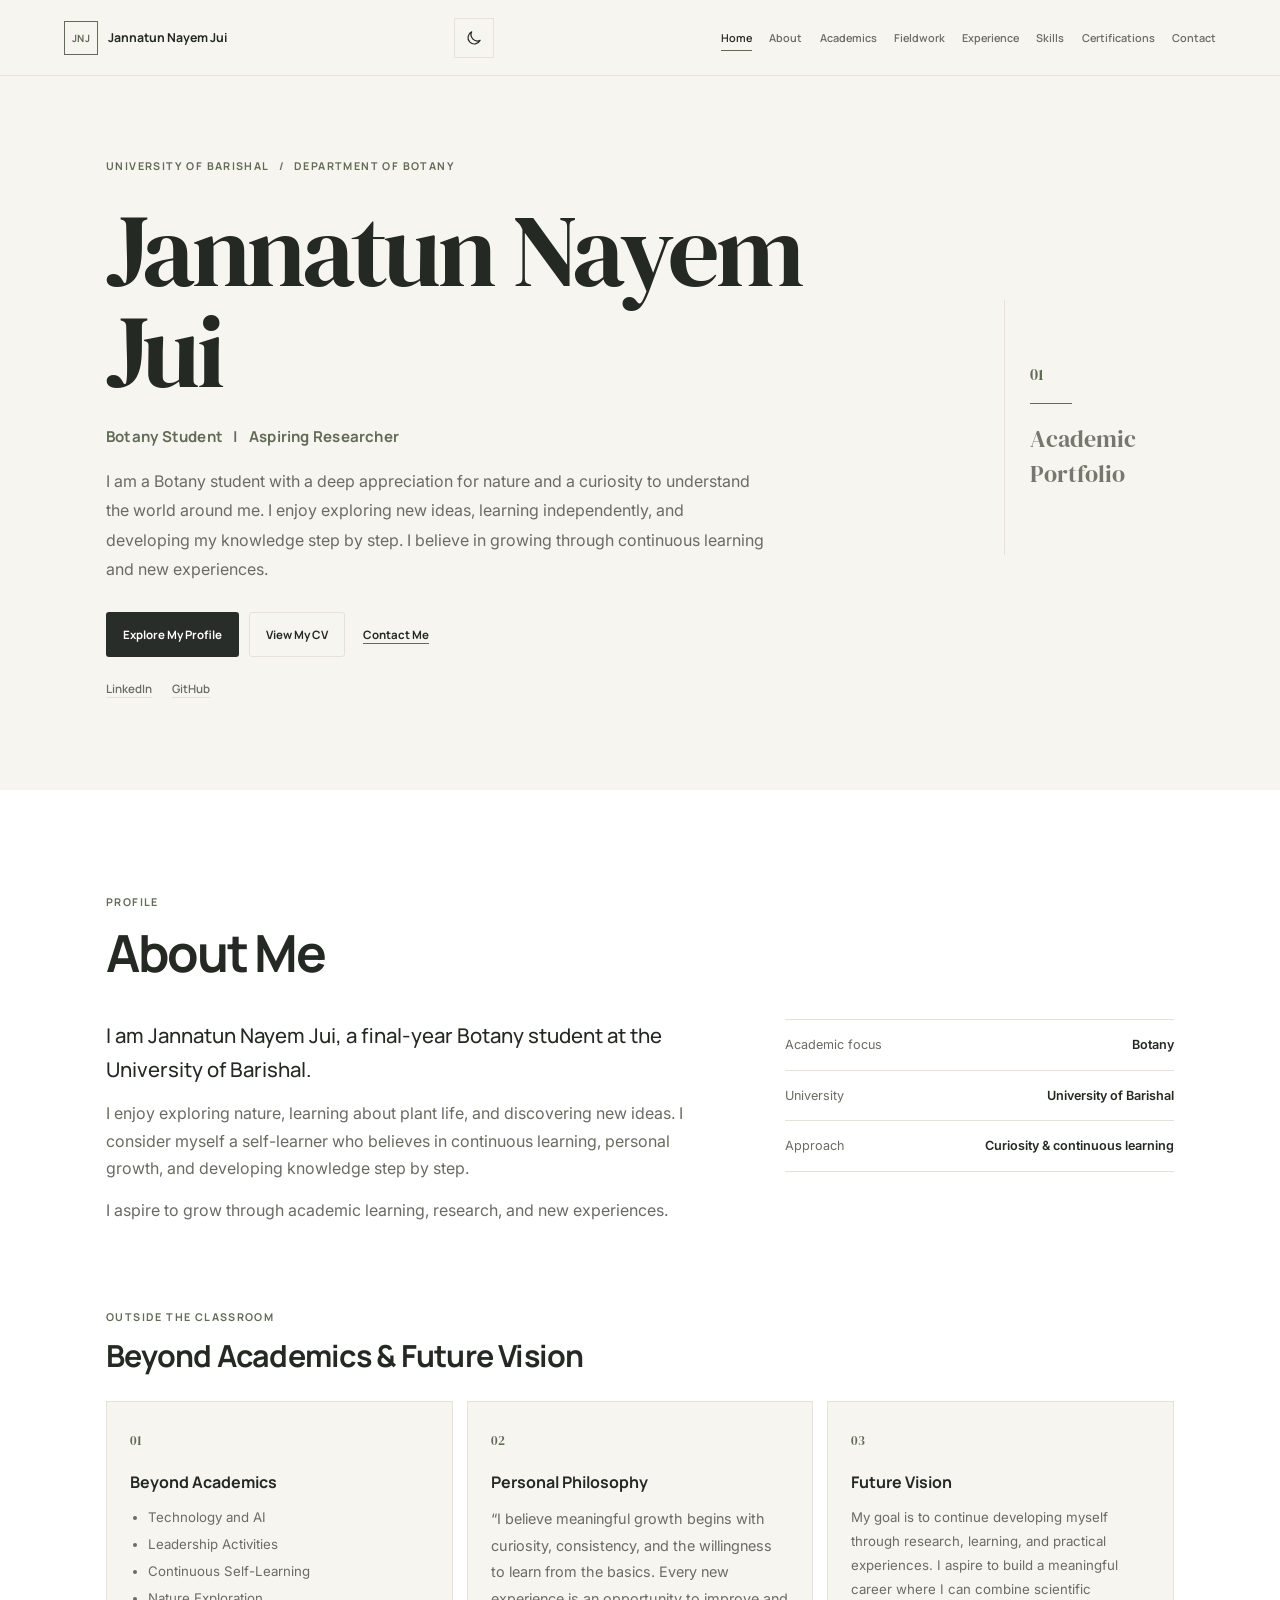
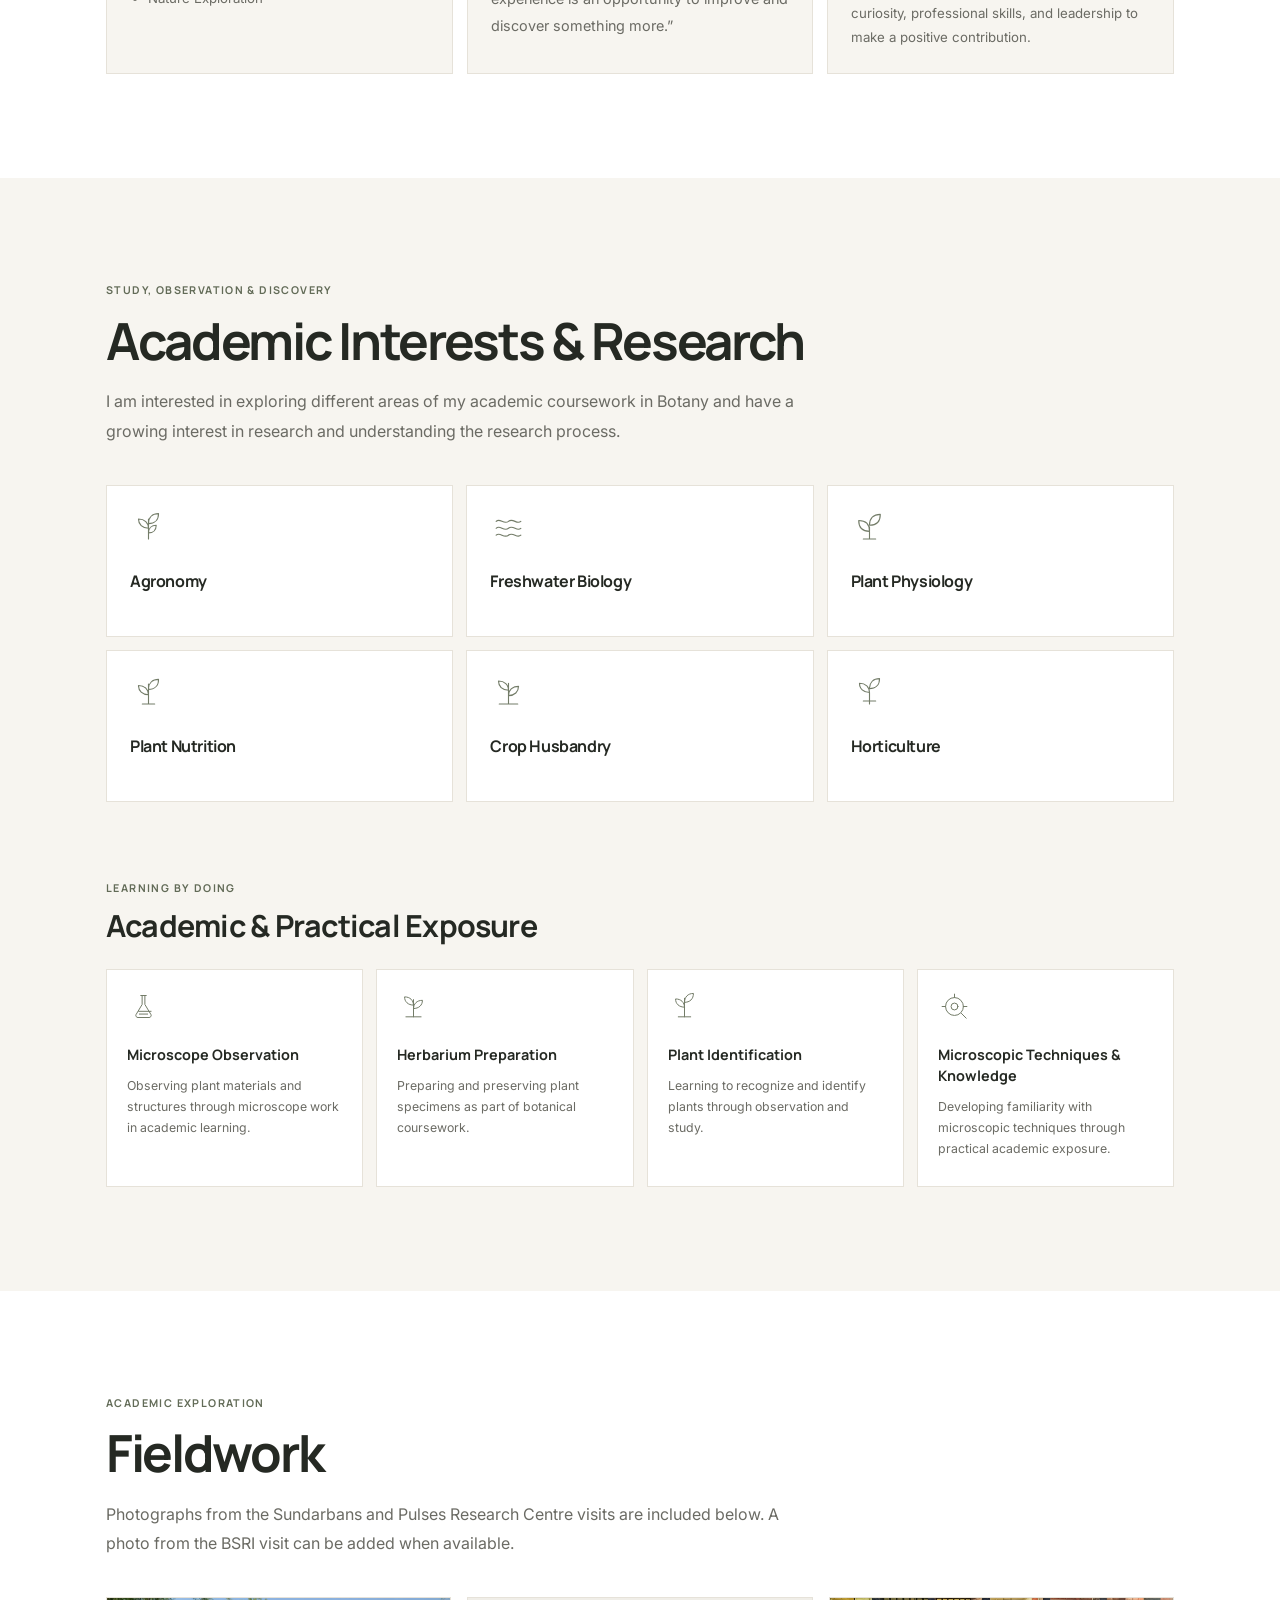
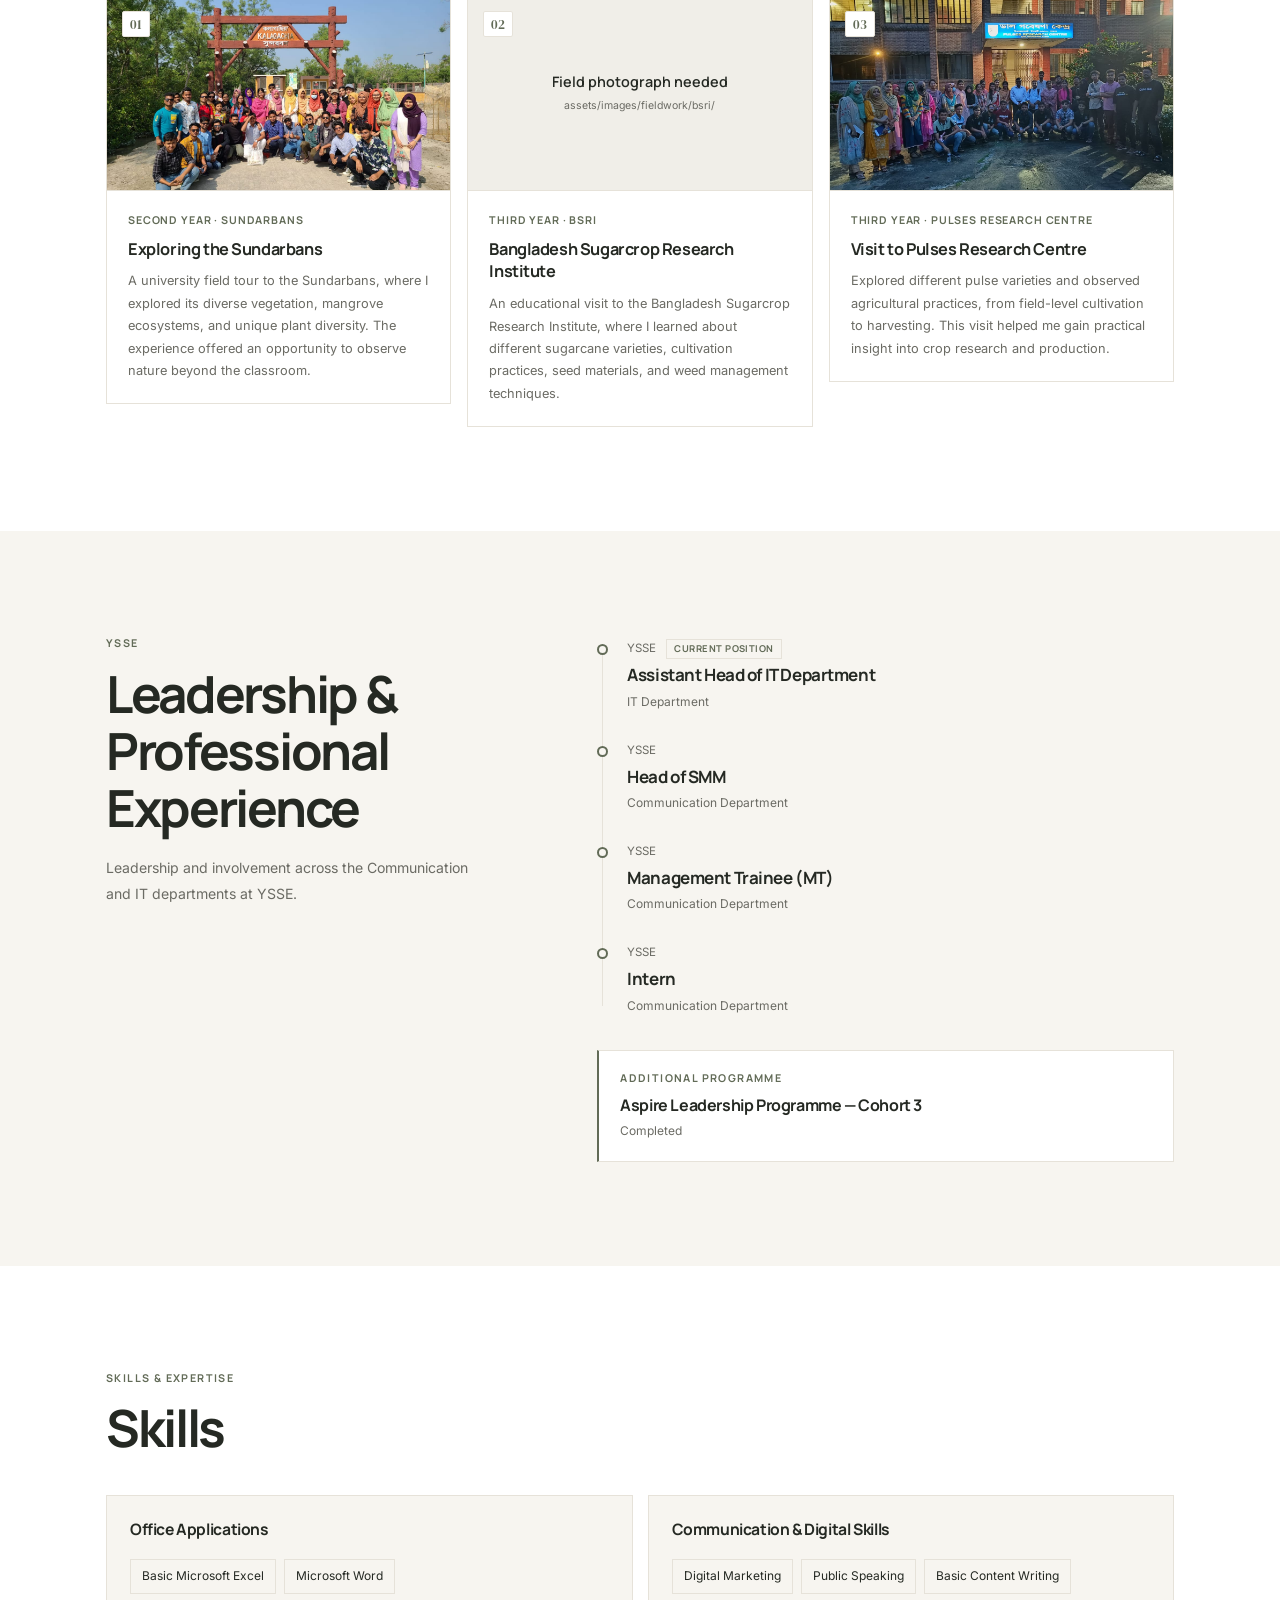
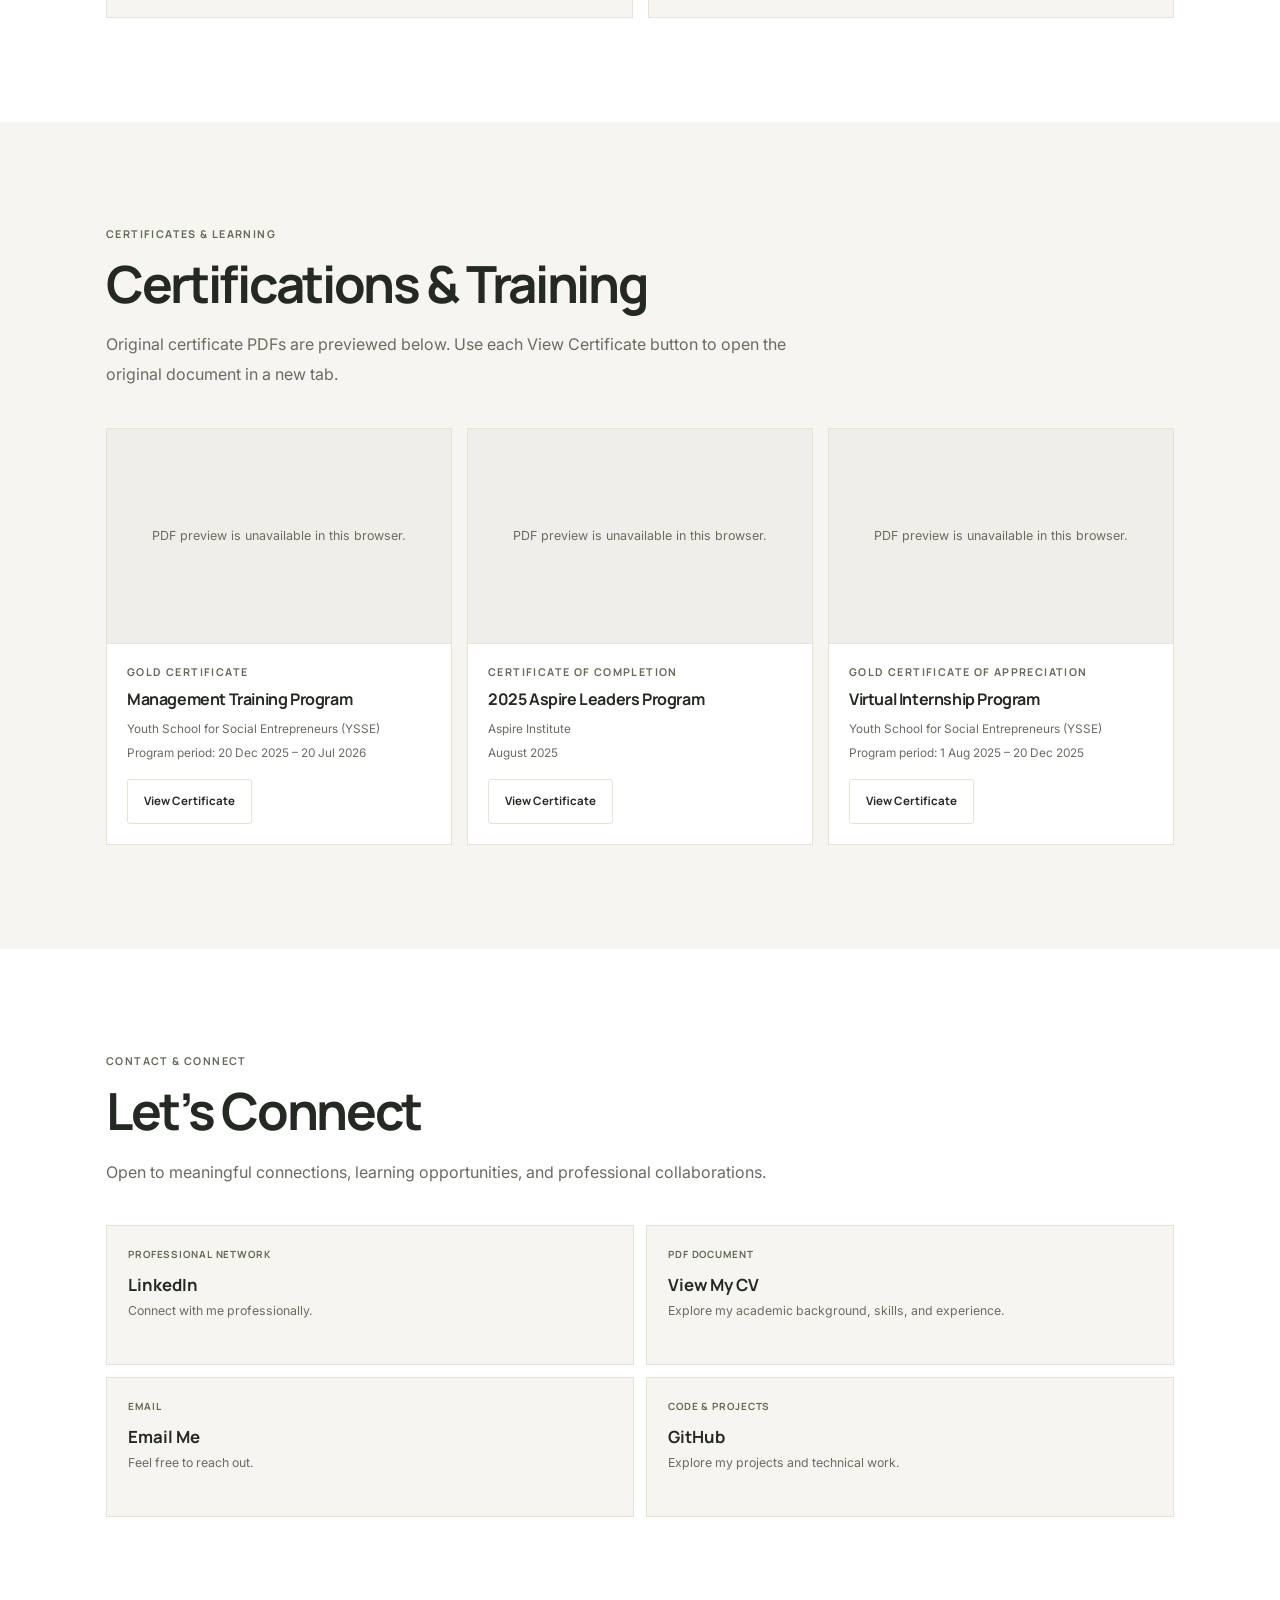
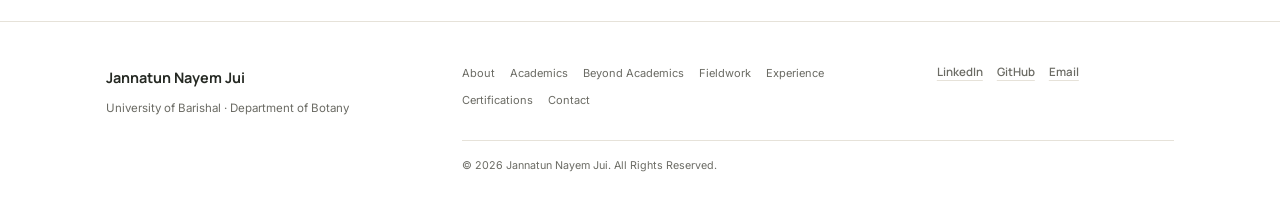
==== commit 61e638c2: "Add fieldwork visit photos Add supplied Sundarbans and Pulses Research Centre photos.  Co-authored-b" ====
--- a/index.html
+++ b/index.html
@@ -187,14 +187,13 @@
         <div class="section-heading section-heading-wide reveal">
           <p class="eyebrow">Academic exploration</p>
           <h2 id="fieldwork-title">Fieldwork</h2>
-          <p class="section-intro">Field photographs have not been provided yet. The frames below are clearly marked so your own photographs can be added without using stock or generated images.</p>
+          <p class="section-intro">Photographs from the Sundarbans and Pulses Research Centre visits are included below. A photo from the BSRI visit can be added when available.</p>
         </div>
         <div class="fieldwork-grid">
           <article class="fieldwork-card reveal">
-            <div class="fieldwork-media" role="img" aria-label="Photo not provided yet for Exploring the Sundarbans">
+            <div class="fieldwork-media">
+              <img class="fieldwork-image" src="assets/images/fieldwork/sundarbans/kalagachia-field-visit.jpg" alt="University field trip group at the Kalagachia Sundarbans entrance." loading="lazy" decoding="async">
               <span class="media-index">01</span>
-              <span class="media-message">Field photograph needed</span>
-              <span class="media-path">assets/images/fieldwork/sundarbans/</span>
             </div>
             <div class="fieldwork-info">
               <p class="eyebrow">Second Year <span aria-hidden="true">·</span> Sundarbans</p>
@@ -215,10 +214,9 @@
             </div>
           </article>
           <article class="fieldwork-card reveal">
-            <div class="fieldwork-media" role="img" aria-label="Photo not provided yet for the Pulses Research Centre visit">
+            <div class="fieldwork-media">
+              <img class="fieldwork-image" src="assets/images/fieldwork/pulses-research-centre/pulses-research-centre-visit.jpg" alt="Student group outside the Pulses Research Centre building." loading="lazy" decoding="async">
               <span class="media-index">03</span>
-              <span class="media-message">Field photograph needed</span>
-              <span class="media-path">assets/images/fieldwork/pulses-research-centre/</span>
             </div>
             <div class="fieldwork-info">
               <p class="eyebrow">Third Year <span aria-hidden="true">·</span> Pulses Research Centre</p>
--- a/style.css
+++ b/style.css
@@ -290,7 +290,8 @@
   border-bottom: 1px solid var(--border);
   text-align: center;
 }
-.media-index { position: absolute; top: 13px; left: 15px; color: var(--accent); font: 500 .82rem var(--display); }
+.fieldwork-image { position: absolute; inset: 0; width: 100%; height: 100%; object-fit: cover; }
+.media-index { position: absolute; z-index: 1; top: 13px; left: 15px; padding: 3px 7px; border: 1px solid var(--border); border-radius: 2px; background: var(--surface); color: var(--accent); font: 500 .82rem var(--display); }
 .media-message { color: var(--text); font: 600 .9rem var(--heading); }
 .media-path { color: var(--muted); font-size: .66rem; overflow-wrap: anywhere; }
 .fieldwork-info { padding: 21px; }
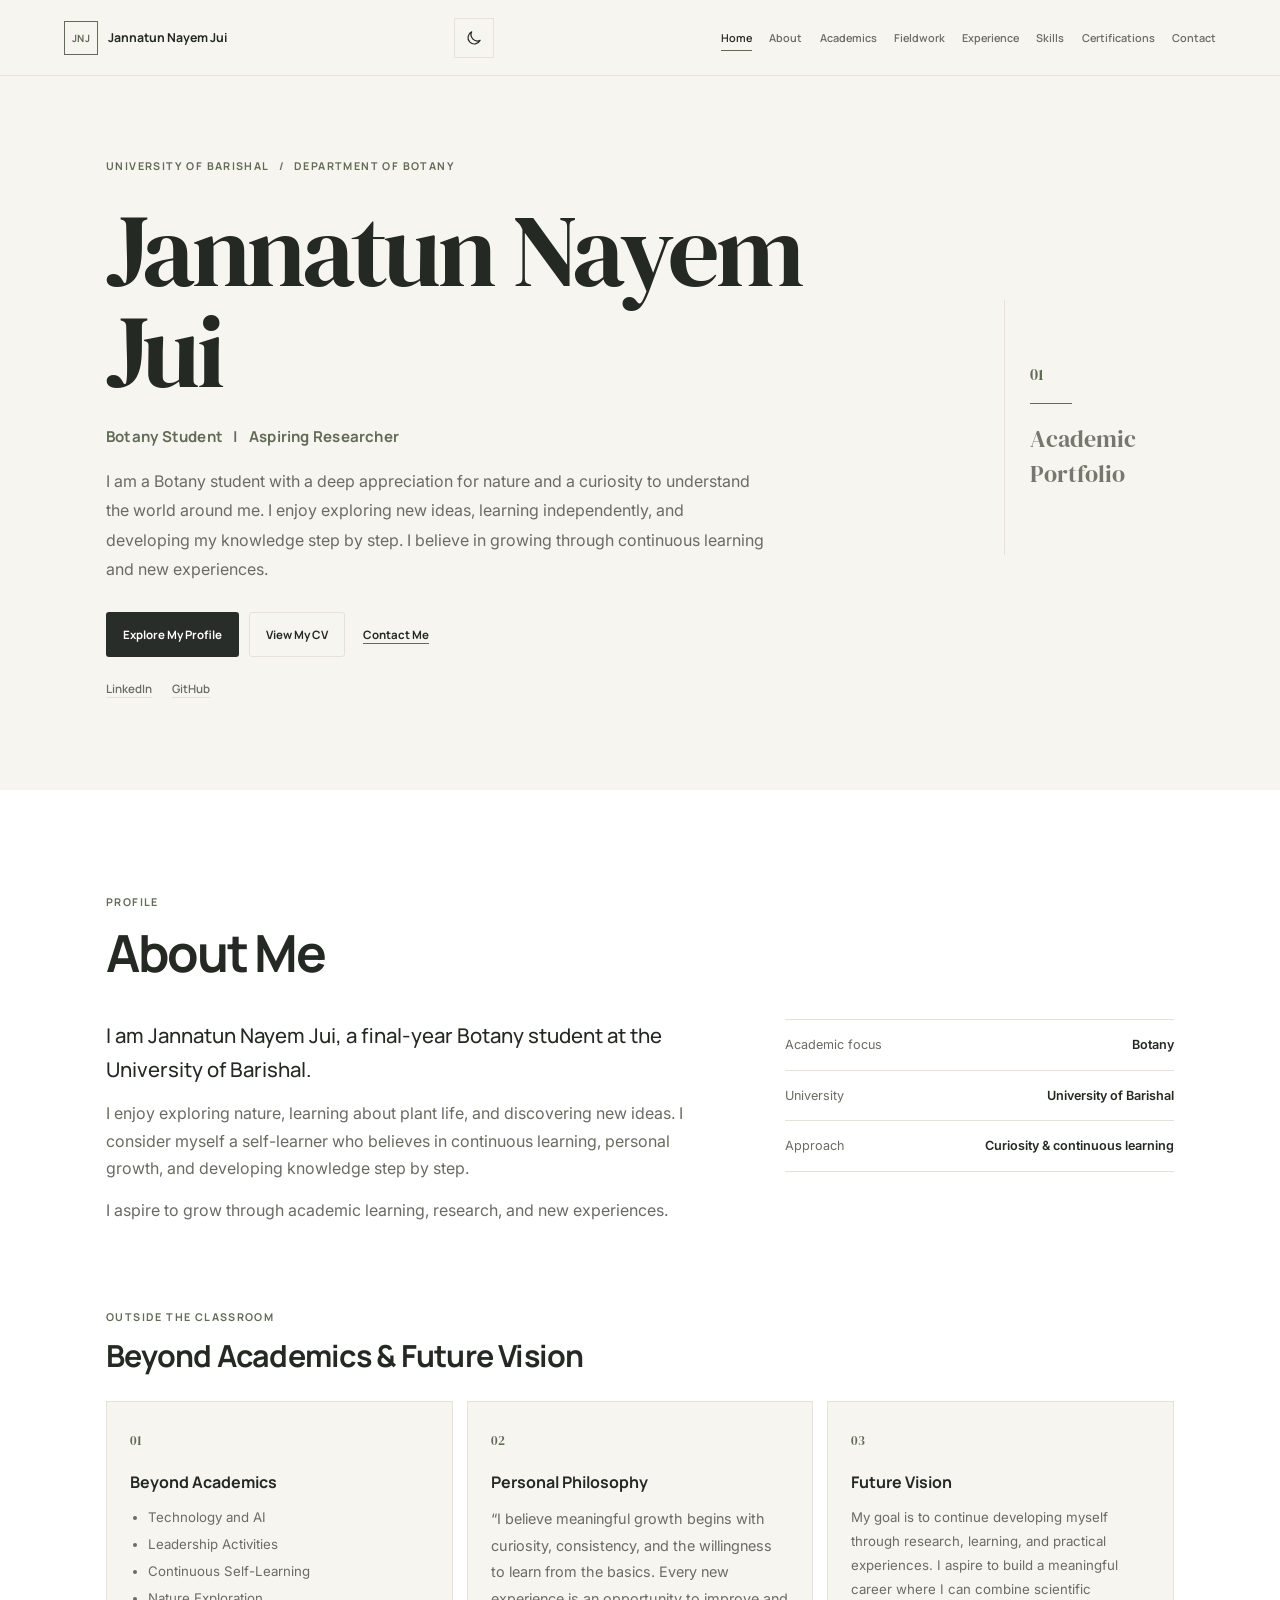
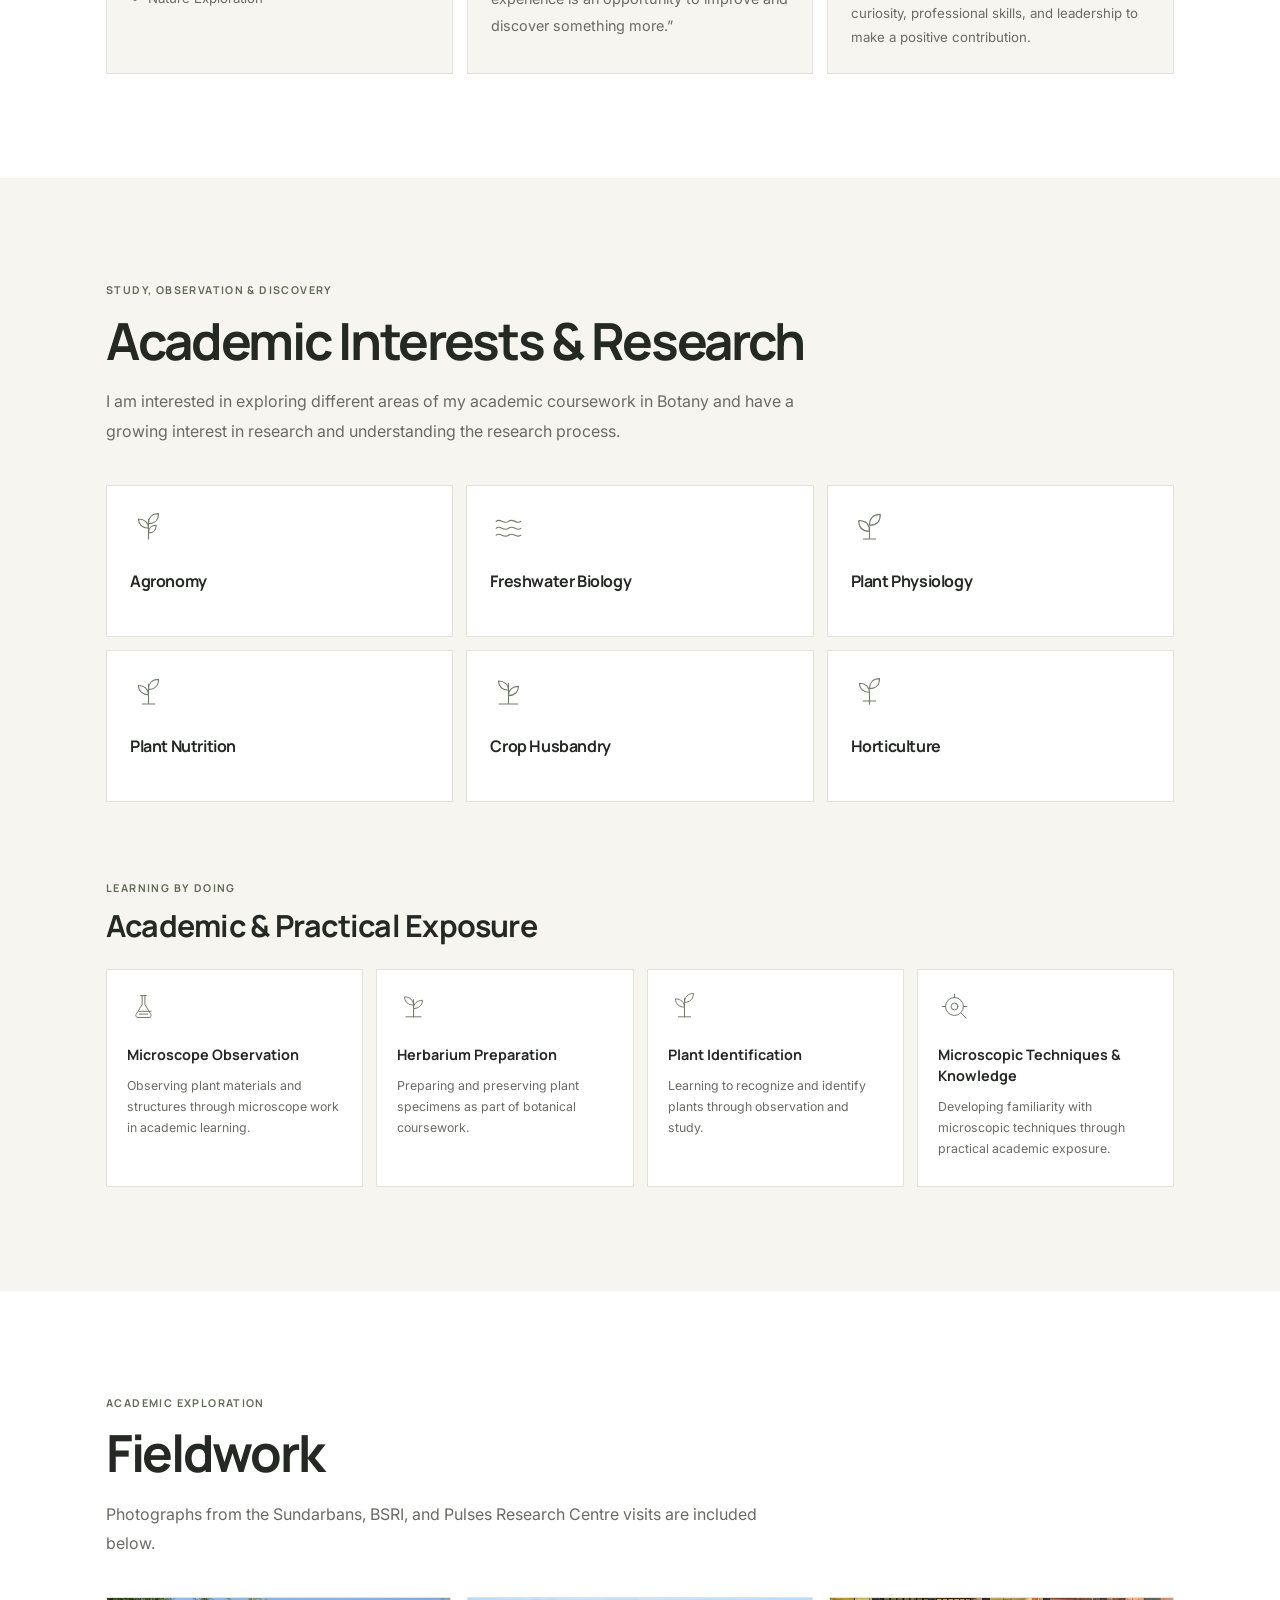
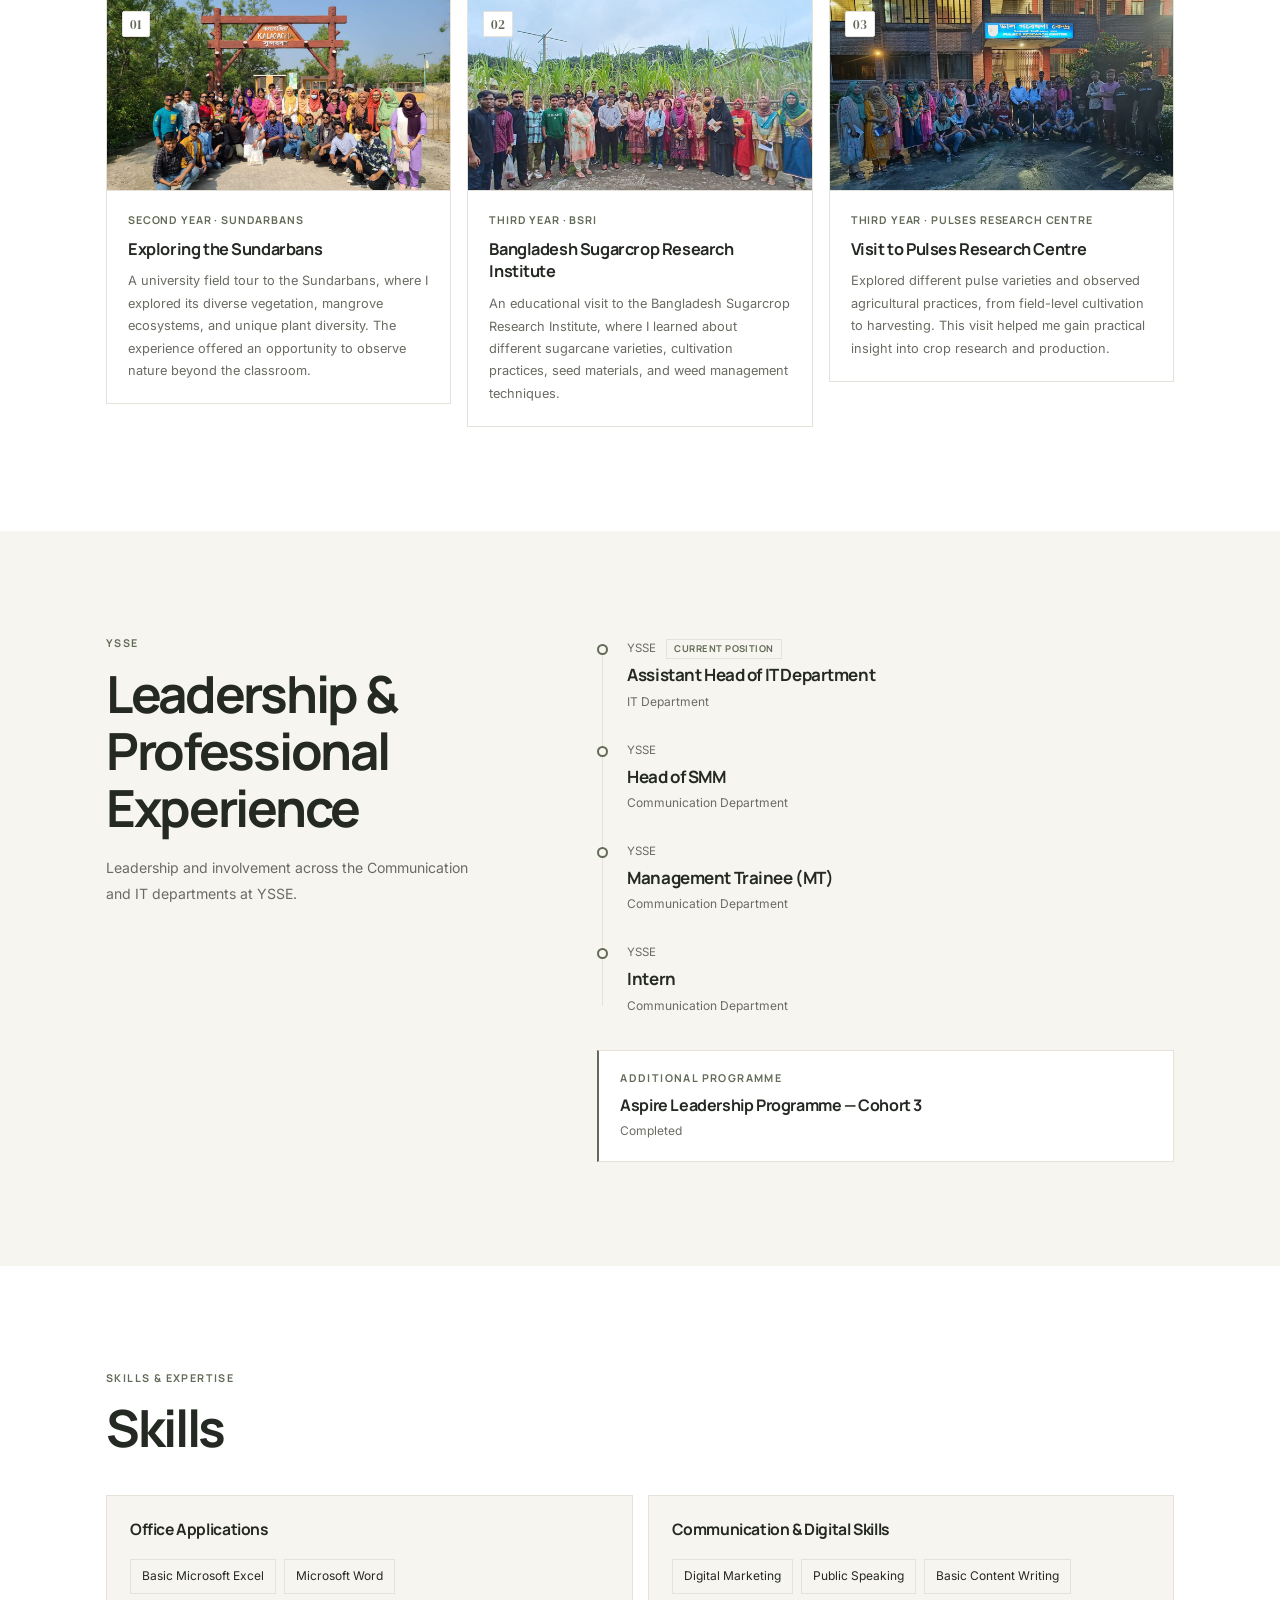
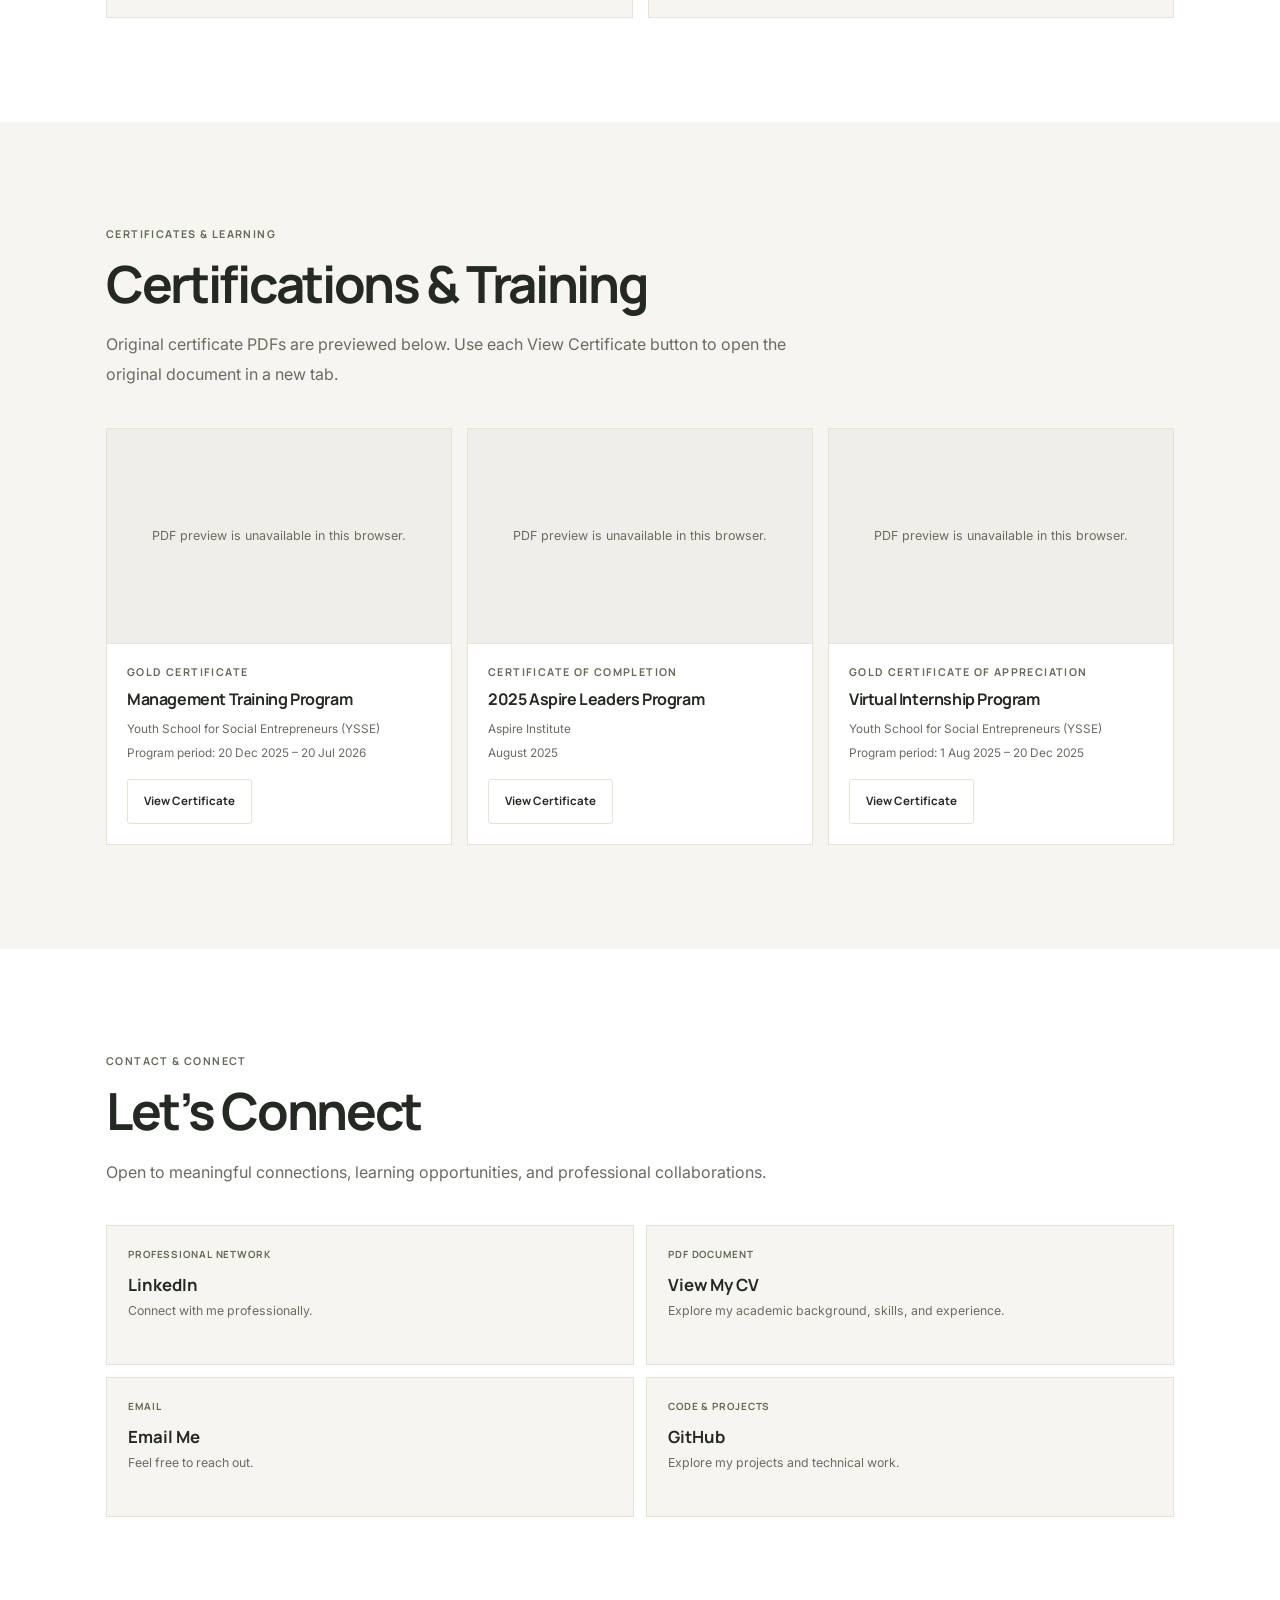
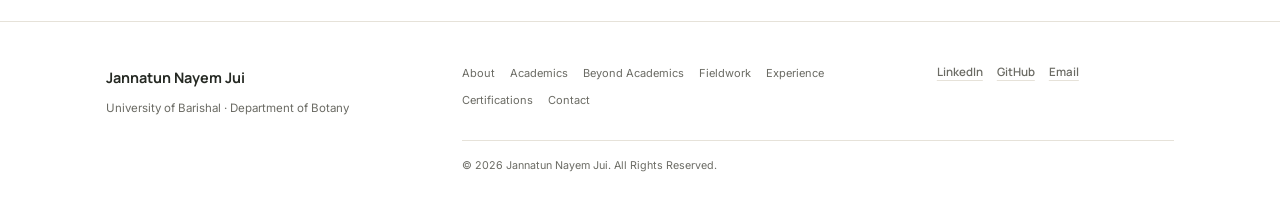
==== commit 2d5e923a: "Add BSRI fieldwork photo Add supplied BSRI sugarcane field visit photo.  Co-authored-by: Copilot <22" ====
--- a/index.html
+++ b/index.html
@@ -187,7 +187,7 @@
         <div class="section-heading section-heading-wide reveal">
           <p class="eyebrow">Academic exploration</p>
           <h2 id="fieldwork-title">Fieldwork</h2>
-          <p class="section-intro">Photographs from the Sundarbans and Pulses Research Centre visits are included below. A photo from the BSRI visit can be added when available.</p>
+          <p class="section-intro">Photographs from the Sundarbans, BSRI, and Pulses Research Centre visits are included below.</p>
         </div>
         <div class="fieldwork-grid">
           <article class="fieldwork-card reveal">
@@ -202,10 +202,9 @@
             </div>
           </article>
           <article class="fieldwork-card reveal">
-            <div class="fieldwork-media" role="img" aria-label="Photo not provided yet for the Bangladesh Sugarcrop Research Institute visit">
+            <div class="fieldwork-media">
+              <img class="fieldwork-image" src="assets/images/fieldwork/bsri/bsri-sugarcane-field-visit.jpg" alt="Student group among sugarcane plants during the BSRI visit." loading="lazy" decoding="async">
               <span class="media-index">02</span>
-              <span class="media-message">Field photograph needed</span>
-              <span class="media-path">assets/images/fieldwork/bsri/</span>
             </div>
             <div class="fieldwork-info">
               <p class="eyebrow">Third Year <span aria-hidden="true">·</span> BSRI</p>
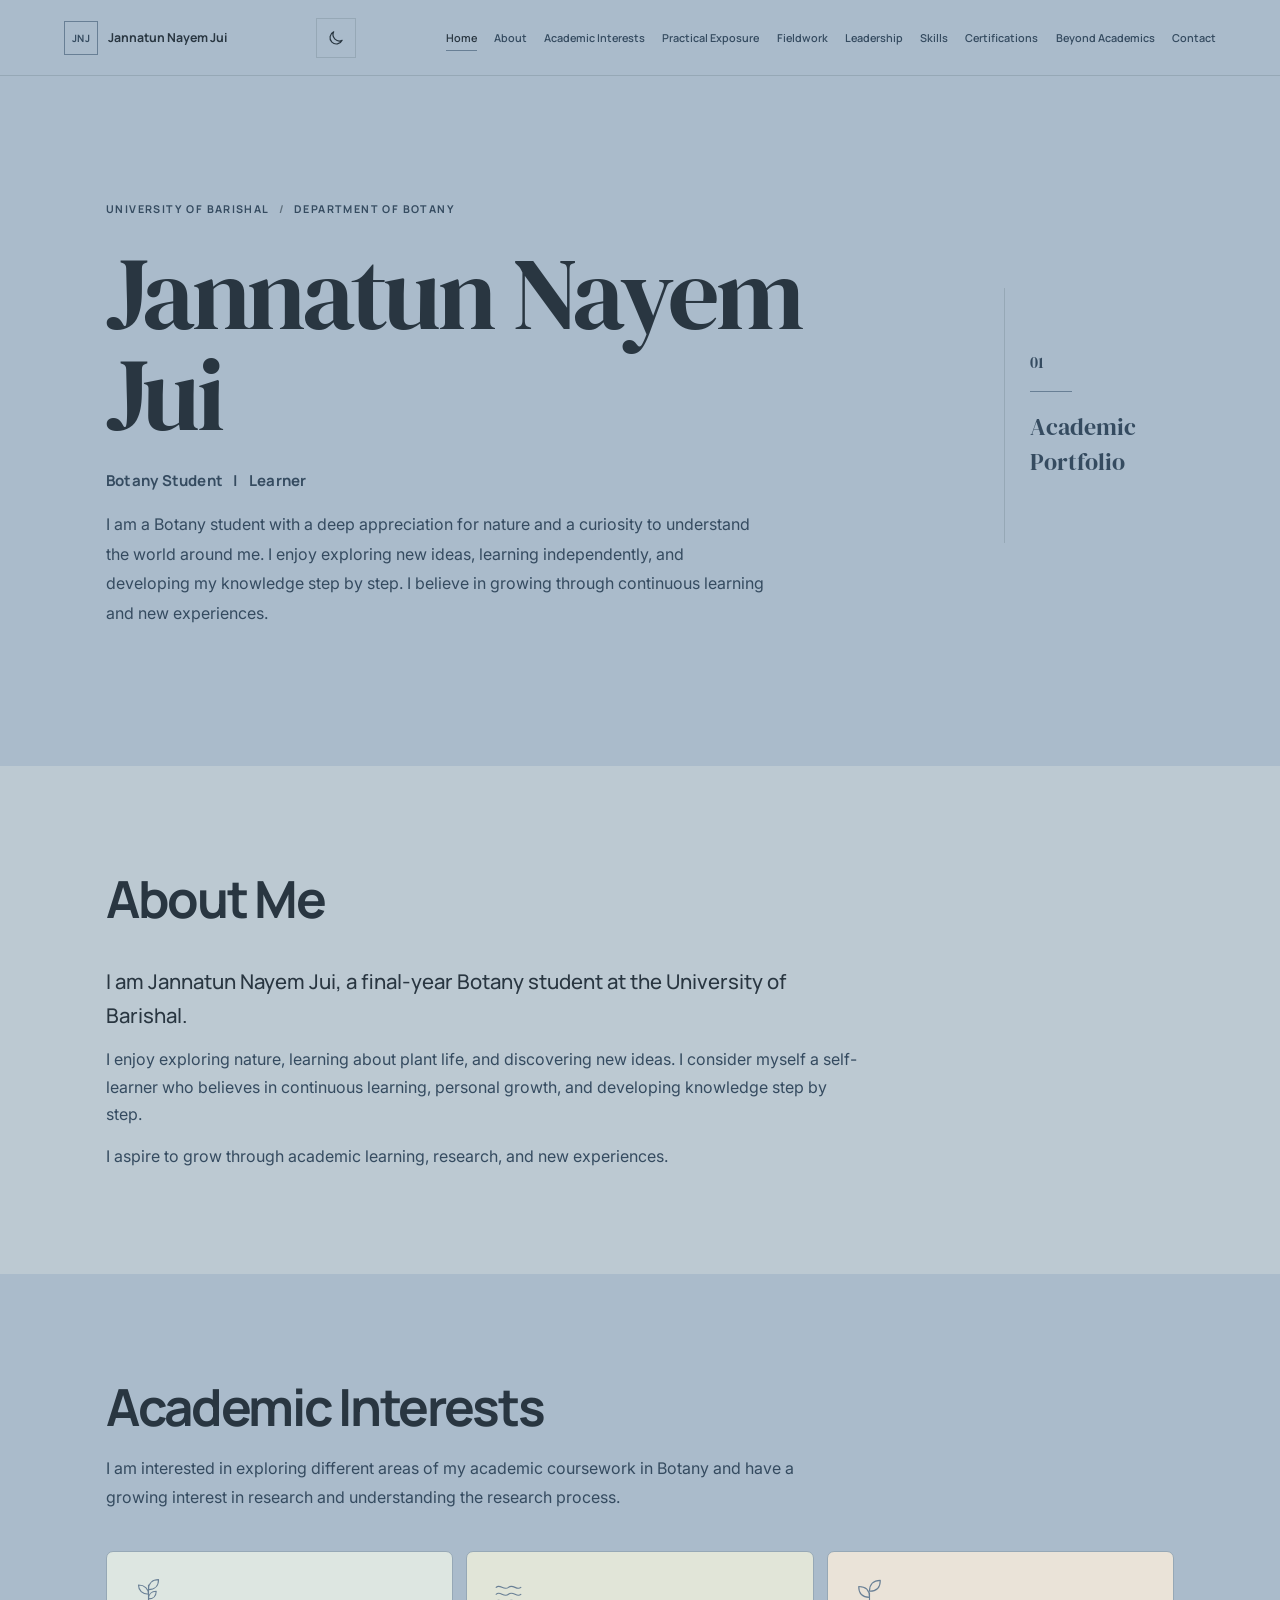
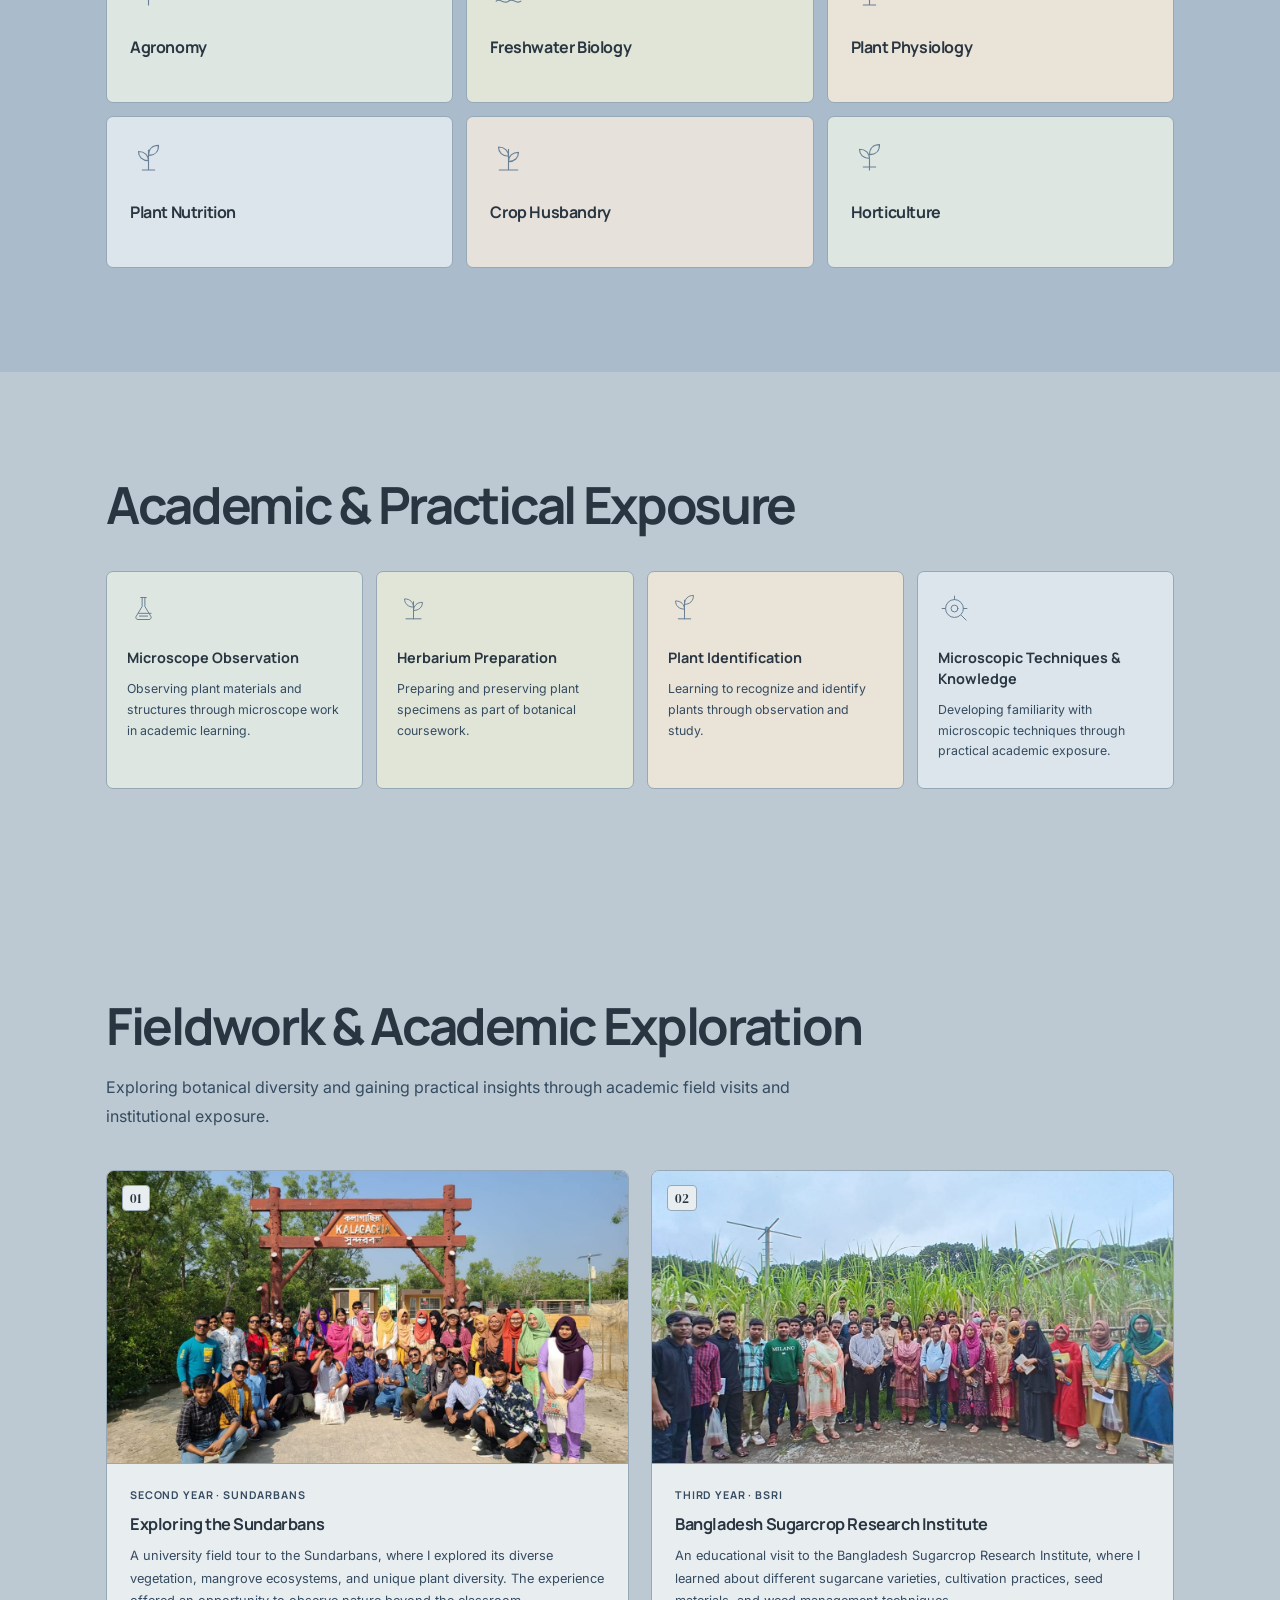
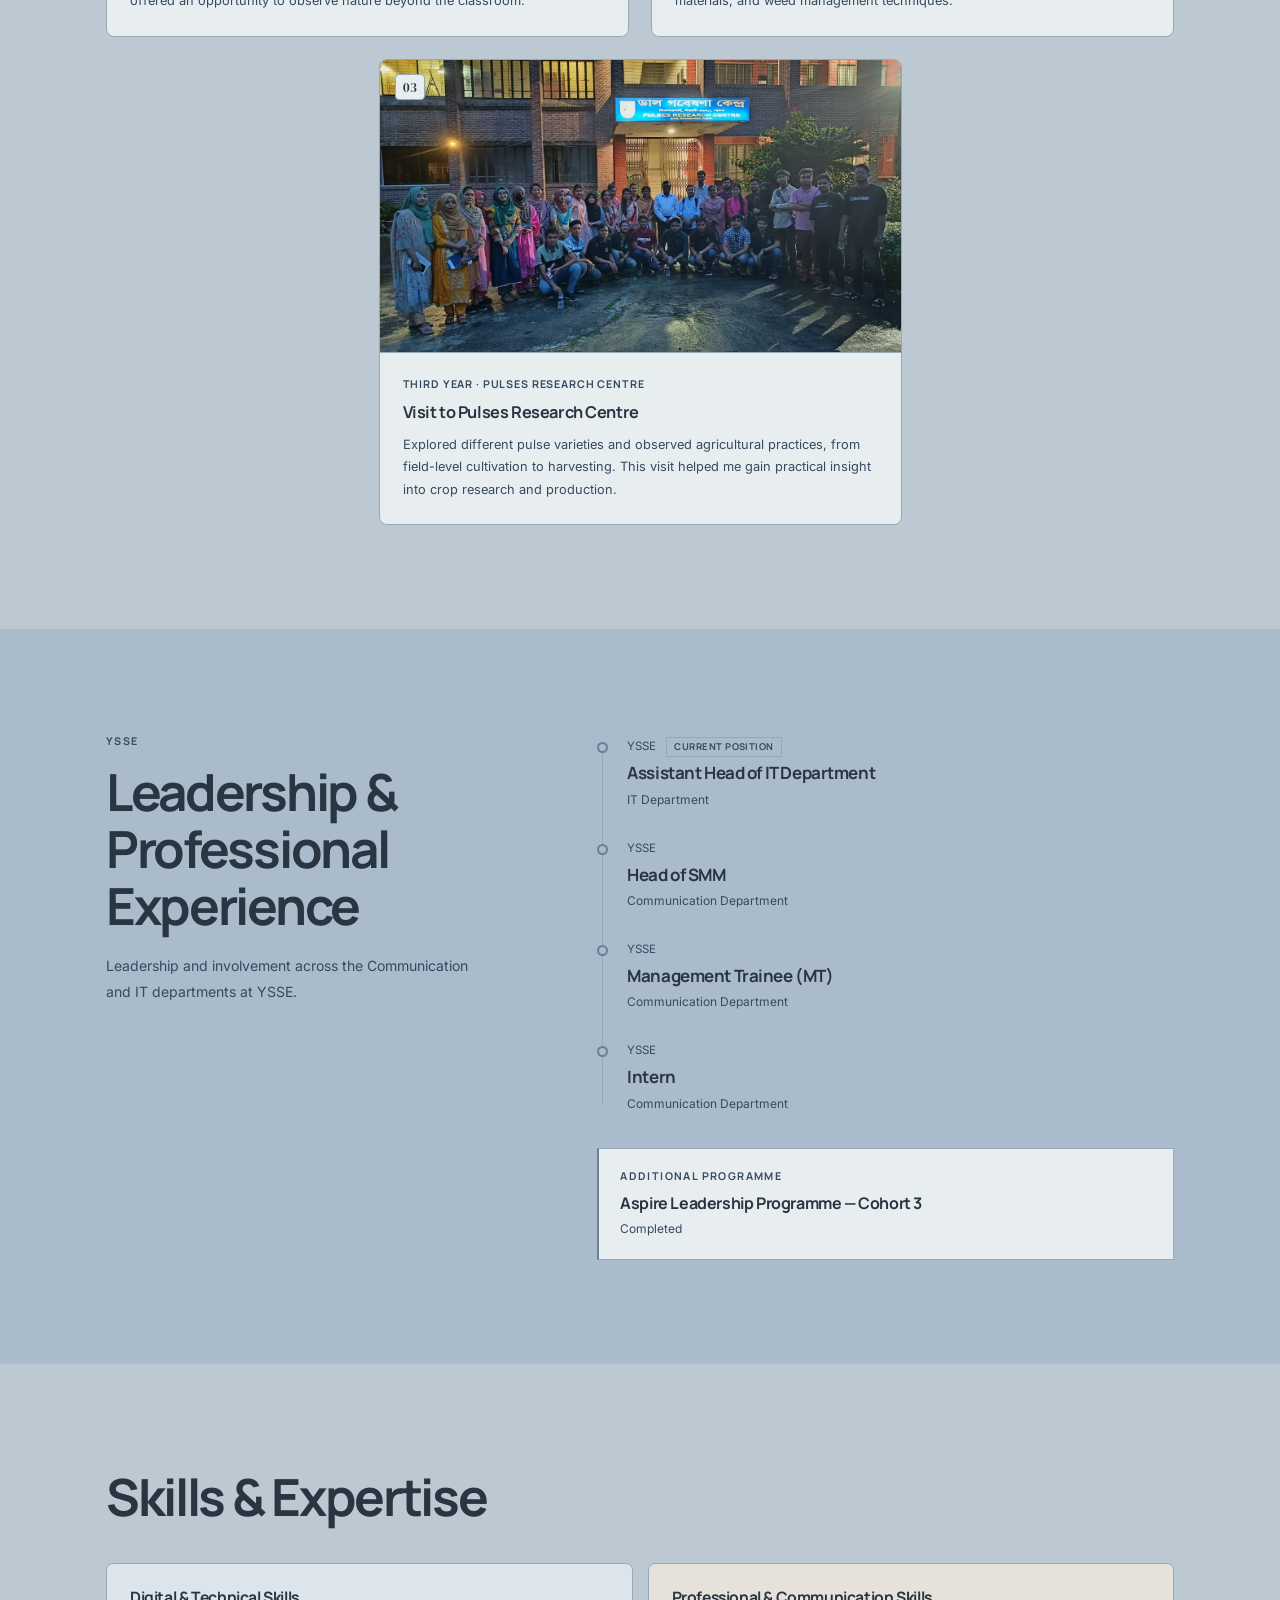
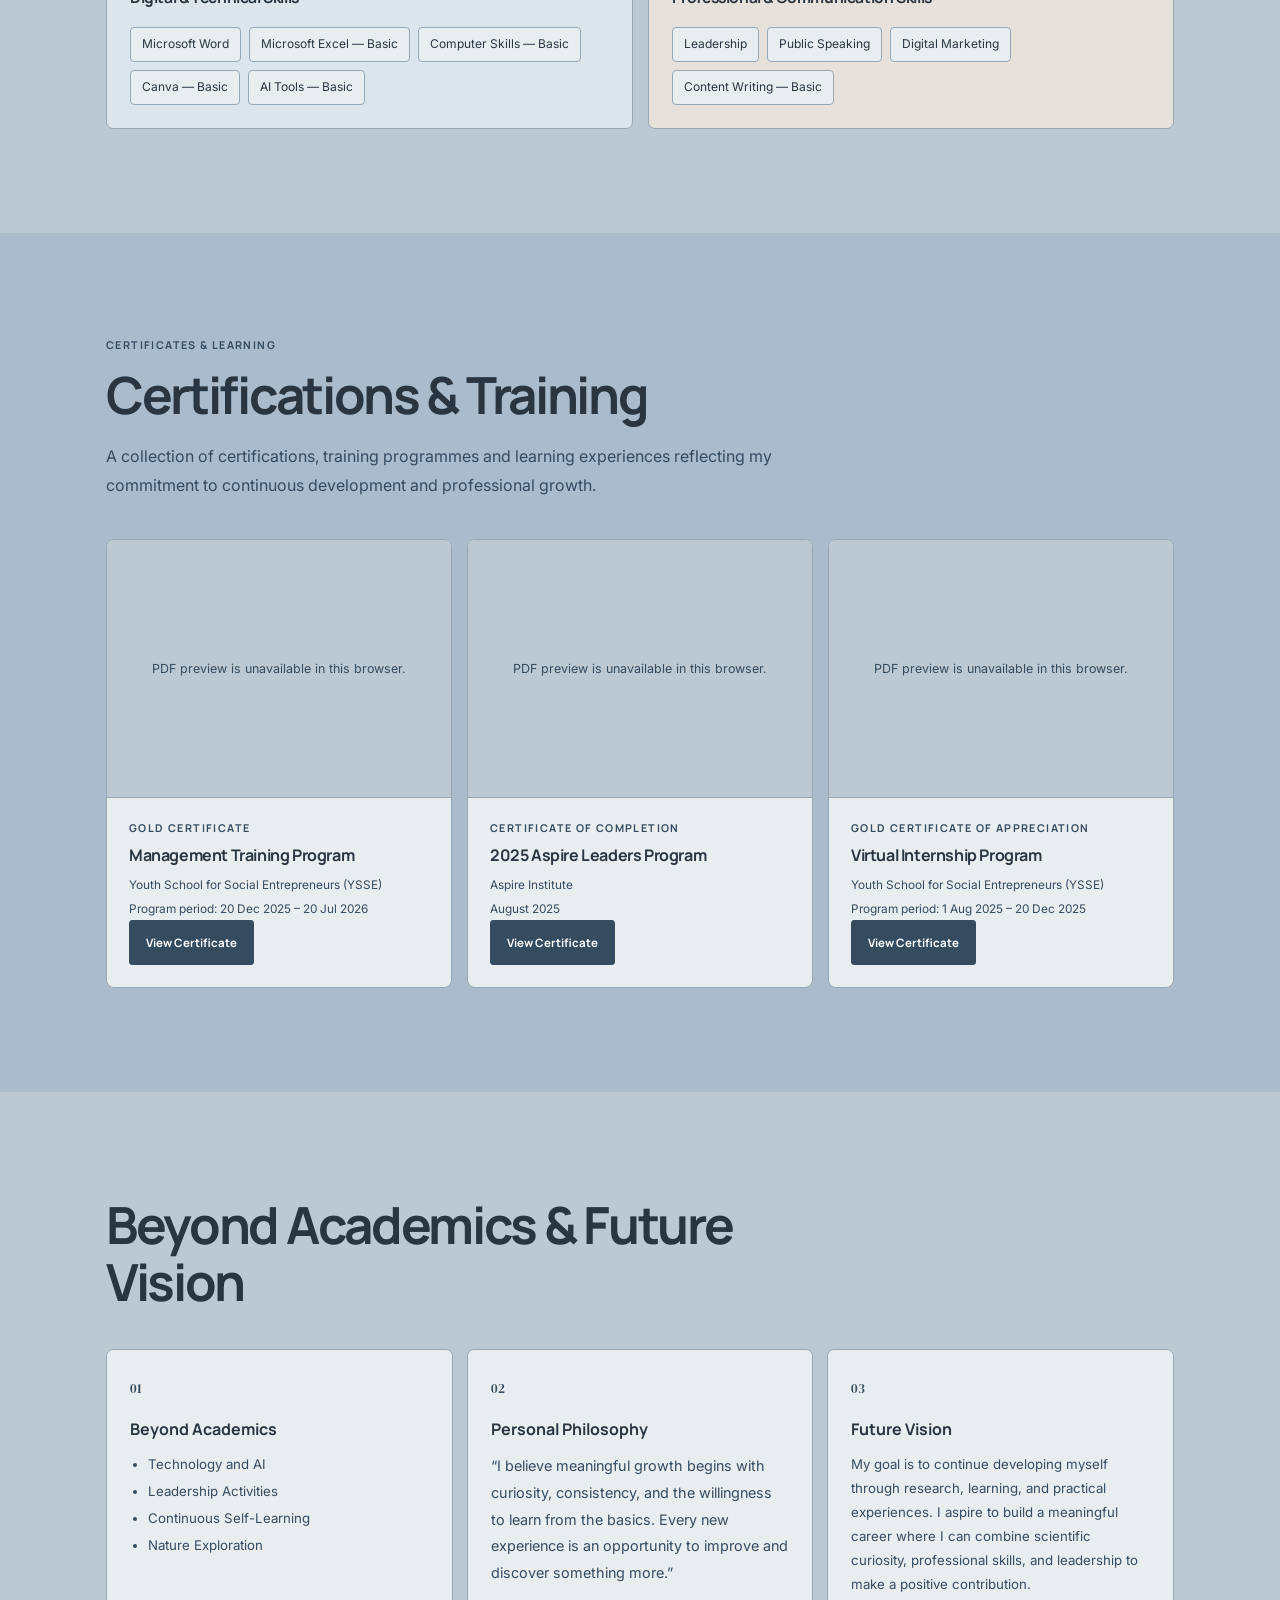
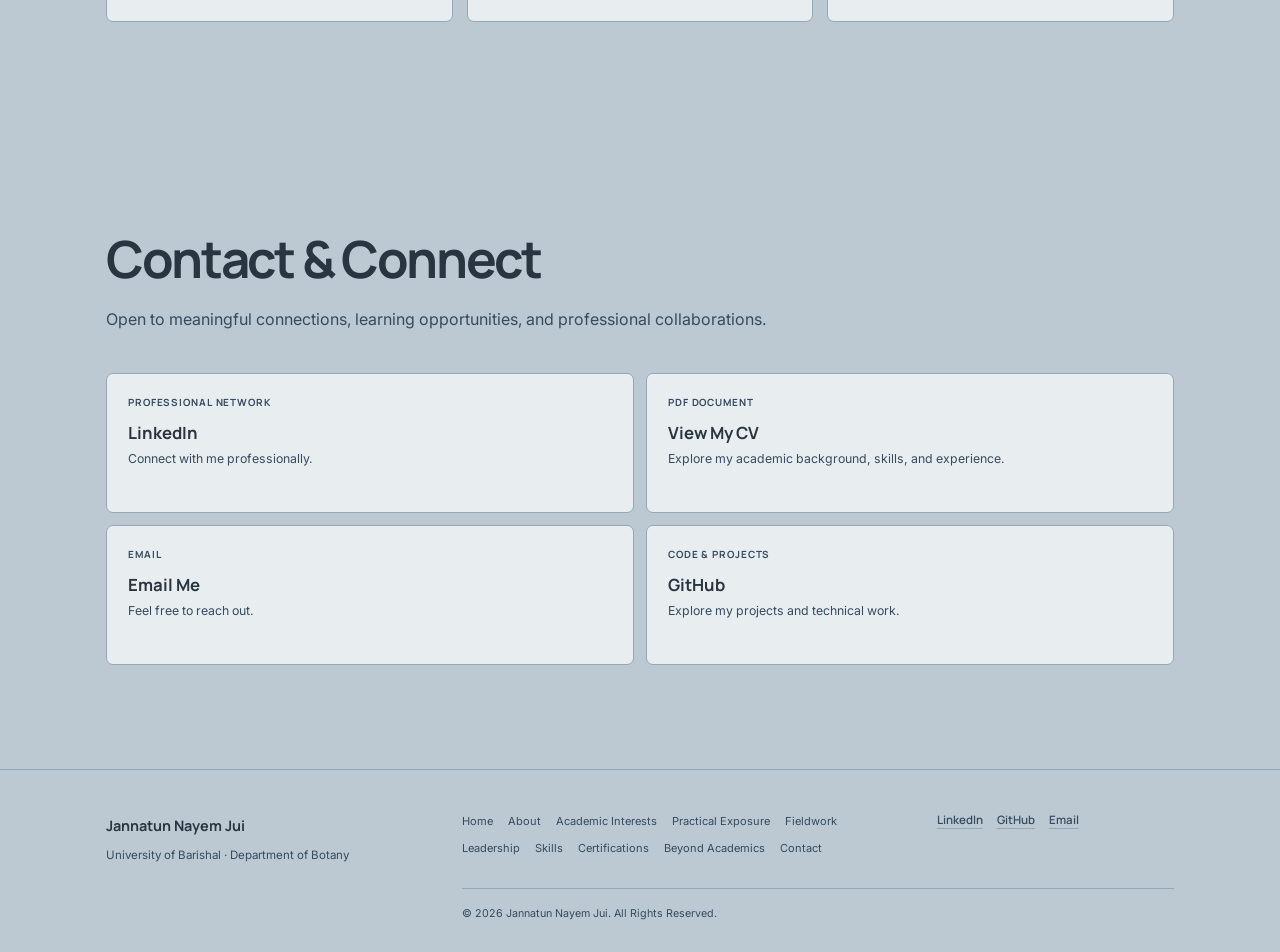
==== commit cfef082c: "Refine portfolio sections and dusty blue theme Apply portfolio refinement request with dusty blue th" ====
--- a/index.html
+++ b/index.html
@@ -3,8 +3,8 @@
 <head>
   <meta charset="UTF-8">
   <meta name="viewport" content="width=device-width, initial-scale=1">
-  <meta name="theme-color" content="#F7F5F0">
-  <meta name="description" content="Jannatun Nayem Jui — final-year Botany student at the University of Barishal and aspiring researcher.">
+  <meta name="theme-color" content="#AABBCB">
+  <meta name="description" content="Jannatun Nayem Jui — final-year Botany student and learner at the University of Barishal.">
   <title>Jannatun Nayem Jui | Academic &amp; Professional Portfolio</title>
   <link rel="preconnect" href="https://fonts.googleapis.com">
   <link rel="preconnect" href="https://fonts.gstatic.com" crossorigin>
@@ -30,11 +30,13 @@
     <nav class="site-nav" id="site-nav" aria-label="Primary navigation">
       <a href="#home">Home</a>
       <a href="#about">About</a>
-      <a href="#academics">Academics</a>
+      <a href="#academics">Academic Interests</a>
+      <a href="#practical-exposure">Practical Exposure</a>
       <a href="#fieldwork">Fieldwork</a>
-      <a href="#experience">Experience</a>
+      <a href="#experience">Leadership</a>
       <a href="#skills">Skills</a>
       <a href="#certifications">Certifications</a>
+      <a href="#beyond-academics">Beyond Academics</a>
       <a href="#contact">Contact</a>
     </nav>
   </header>
@@ -49,17 +51,8 @@
             <span>Department of Botany</span>
           </p>
           <h1 id="hero-title">Jannatun Nayem Jui</h1>
-          <p class="hero-role">Botany Student <span aria-hidden="true">|</span> Aspiring Researcher</p>
+          <p class="hero-role">Botany Student <span aria-hidden="true">|</span> Learner</p>
           <p class="hero-intro">I am a Botany student with a deep appreciation for nature and a curiosity to understand the world around me. I enjoy exploring new ideas, learning independently, and developing my knowledge step by step. I believe in growing through continuous learning and new experiences.</p>
-          <div class="hero-actions">
-            <a class="button button-primary" href="#about">Explore My Profile</a>
-            <a class="button button-secondary" href="assets/documents/cv/Jannatun_Nayem_Jui_CV.pdf" target="_blank" rel="noopener" download>View My CV</a>
-            <a class="button button-text" href="#contact">Contact Me</a>
-          </div>
-          <div class="hero-socials" aria-label="Professional links">
-            <a href="https://www.linkedin.com/in/jannatun-nayem-jui/" target="_blank" rel="noopener noreferrer">LinkedIn</a>
-            <a href="https://github.com/jannatunnayemjui42-del/Jui" target="_blank" rel="noopener noreferrer">GitHub</a>
-          </div>
         </div>
         <div class="hero-note reveal" aria-hidden="true">
           <span class="hero-note-index">01</span>
@@ -72,48 +65,12 @@
     <section class="section section-surface" id="about" aria-labelledby="about-title">
       <div class="section-inner">
         <div class="section-heading reveal">
-          <p class="eyebrow">Profile</p>
           <h2 id="about-title">About Me</h2>
         </div>
-        <div class="about-layout">
-          <div class="about-copy reveal">
-            <p class="lead">I am Jannatun Nayem Jui, a final-year Botany student at the University of Barishal.</p>
-            <p>I enjoy exploring nature, learning about plant life, and discovering new ideas. I consider myself a self-learner who believes in continuous learning, personal growth, and developing knowledge step by step.</p>
-            <p>I aspire to grow through academic learning, research, and new experiences.</p>
-          </div>
-          <div class="about-details reveal">
-            <div class="detail-row"><span>Academic focus</span><strong>Botany</strong></div>
-            <div class="detail-row"><span>University</span><strong>University of Barishal</strong></div>
-            <div class="detail-row"><span>Approach</span><strong>Curiosity &amp; continuous learning</strong></div>
-          </div>
-        </div>
-        <div class="about-extension" id="beyond-academics">
-          <div class="subsection-heading reveal">
-            <p class="eyebrow">Outside the classroom</p>
-            <h3>Beyond Academics &amp; Future Vision</h3>
-          </div>
-          <div class="vision-grid">
-            <article class="vision-card reveal">
-              <span class="card-index">01</span>
-              <h4>Beyond Academics</h4>
-              <ul>
-                <li>Technology and AI</li>
-                <li>Leadership Activities</li>
-                <li>Continuous Self-Learning</li>
-                <li>Nature Exploration</li>
-              </ul>
-            </article>
-            <article class="vision-card reveal">
-              <span class="card-index">02</span>
-              <h4>Personal Philosophy</h4>
-              <blockquote>“I believe meaningful growth begins with curiosity, consistency, and the willingness to learn from the basics. Every new experience is an opportunity to improve and discover something more.”</blockquote>
-            </article>
-            <article class="vision-card reveal">
-              <span class="card-index">03</span>
-              <h4>Future Vision</h4>
-              <p>My goal is to continue developing myself through research, learning, and practical experiences. I aspire to build a meaningful career where I can combine scientific curiosity, professional skills, and leadership to make a positive contribution.</p>
-            </article>
-          </div>
+        <div class="about-copy reveal">
+          <p class="lead">I am Jannatun Nayem Jui, a final-year Botany student at the University of Barishal.</p>
+          <p>I enjoy exploring nature, learning about plant life, and discovering new ideas. I consider myself a self-learner who believes in continuous learning, personal growth, and developing knowledge step by step.</p>
+          <p>I aspire to grow through academic learning, research, and new experiences.</p>
         </div>
       </div>
     </section>
@@ -121,8 +78,7 @@
     <section class="section" id="academics" aria-labelledby="academics-title">
       <div class="section-inner">
         <div class="section-heading section-heading-wide reveal">
-          <p class="eyebrow">Study, observation &amp; discovery</p>
-          <h2 id="academics-title">Academic Interests &amp; Research</h2>
+          <h2 id="academics-title">Academic Interests</h2>
           <p class="section-intro">I am interested in exploring different areas of my academic coursework in Botany and have a growing interest in research and understanding the research process.</p>
         </div>
         <div class="interest-grid">
@@ -151,33 +107,35 @@
             <h3>Horticulture</h3>
           </article>
         </div>
-        <div class="practical-exposure">
-          <div class="subsection-heading reveal">
-            <p class="eyebrow">Learning by doing</p>
-            <h3>Academic &amp; Practical Exposure</h3>
-          </div>
-          <div class="practical-grid">
-            <article class="practical-card reveal">
-              <svg class="line-icon" viewBox="0 0 48 48" aria-hidden="true"><path d="M20 8h8m-6 0v13l-9 15a3 3 0 0 0 3 4h16a3 3 0 0 0 3-4l-9-15V8m-9 23h18M18 35h12"/></svg>
-              <h4>Microscope Observation</h4>
-              <p>Observing plant materials and structures through microscope work in academic learning.</p>
-            </article>
-            <article class="practical-card reveal">
-              <svg class="line-icon" viewBox="0 0 48 48" aria-hidden="true"><path d="M24 39V14m0 8c-8 0-13-5-13-12 8 0 13 5 13 12Zm0 5c8 0 13-5 13-12-8 0-13 5-13 12ZM13 39h22"/></svg>
-              <h4>Herbarium Preparation</h4>
-              <p>Preparing and preserving plant specimens as part of botanical coursework.</p>
-            </article>
-            <article class="practical-card reveal">
-              <svg class="line-icon" viewBox="0 0 48 48" aria-hidden="true"><path d="M24 39V12m0 13c-8 0-13-5-13-12 8 0 13 5 13 12Zm0-7c0-8 5-13 13-13 0 8-5 13-13 13ZM15 39h18"/></svg>
-              <h4>Plant Identification</h4>
-              <p>Learning to recognize and identify plants through observation and study.</p>
-            </article>
-            <article class="practical-card reveal">
-              <svg class="line-icon" viewBox="0 0 48 48" aria-hidden="true"><circle cx="24" cy="24" r="13"/><circle cx="24" cy="24" r="5"/><path d="m34 34 7 7M24 11V6m-13 18H6m36 0h-5"/></svg>
-              <h4>Microscopic Techniques &amp; Knowledge</h4>
-              <p>Developing familiarity with microscopic techniques through practical academic exposure.</p>
-            </article>
-          </div>
+      </div>
+    </section>
+
+    <section class="section section-surface" id="practical-exposure" aria-labelledby="practical-exposure-title">
+      <div class="section-inner">
+        <div class="section-heading section-heading-wide reveal">
+          <h2 id="practical-exposure-title">Academic &amp; Practical Exposure</h2>
+        </div>
+        <div class="practical-grid">
+          <article class="practical-card reveal">
+            <svg class="line-icon" viewBox="0 0 48 48" aria-hidden="true"><path d="M20 8h8m-6 0v13l-9 15a3 3 0 0 0 3 4h16a3 3 0 0 0 3-4l-9-15V8m-9 23h18M18 35h12"/></svg>
+            <h4>Microscope Observation</h4>
+            <p>Observing plant materials and structures through microscope work in academic learning.</p>
+          </article>
+          <article class="practical-card reveal">
+            <svg class="line-icon" viewBox="0 0 48 48" aria-hidden="true"><path d="M24 39V14m0 8c-8 0-13-5-13-12 8 0 13 5 13 12Zm0 5c8 0 13-5 13-12-8 0-13 5-13 12ZM13 39h22"/></svg>
+            <h4>Herbarium Preparation</h4>
+            <p>Preparing and preserving plant specimens as part of botanical coursework.</p>
+          </article>
+          <article class="practical-card reveal">
+            <svg class="line-icon" viewBox="0 0 48 48" aria-hidden="true"><path d="M24 39V12m0 13c-8 0-13-5-13-12 8 0 13 5 13 12Zm0-7c0-8 5-13 13-13 0 8-5 13-13 13ZM15 39h18"/></svg>
+            <h4>Plant Identification</h4>
+            <p>Learning to recognize and identify plants through observation and study.</p>
+          </article>
+          <article class="practical-card reveal">
+            <svg class="line-icon" viewBox="0 0 48 48" aria-hidden="true"><circle cx="24" cy="24" r="13"/><circle cx="24" cy="24" r="5"/><path d="m34 34 7 7M24 11V6m-13 18H6m36 0h-5"/></svg>
+            <h4>Microscopic Techniques &amp; Knowledge</h4>
+            <p>Developing familiarity with microscopic techniques through practical academic exposure.</p>
+          </article>
         </div>
       </div>
     </section>
@@ -185,9 +143,8 @@
     <section class="section section-surface" id="fieldwork" aria-labelledby="fieldwork-title">
       <div class="section-inner">
         <div class="section-heading section-heading-wide reveal">
-          <p class="eyebrow">Academic exploration</p>
-          <h2 id="fieldwork-title">Fieldwork</h2>
-          <p class="section-intro">Photographs from the Sundarbans, BSRI, and Pulses Research Centre visits are included below.</p>
+          <h2 id="fieldwork-title">Fieldwork &amp; Academic Exploration</h2>
+          <p class="section-intro">Exploring botanical diversity and gaining practical insights through academic field visits and institutional exposure.</p>
         </div>
         <div class="fieldwork-grid">
           <article class="fieldwork-card reveal">
@@ -273,23 +230,26 @@
     <section class="section section-surface" id="skills" aria-labelledby="skills-title">
       <div class="section-inner">
         <div class="section-heading section-heading-wide reveal">
-          <p class="eyebrow">Skills &amp; Expertise</p>
-          <h2 id="skills-title">Skills</h2>
+          <h2 id="skills-title">Skills &amp; Expertise</h2>
         </div>
         <div class="skill-groups">
-          <section class="skill-group reveal" aria-labelledby="office-skills-title">
-            <h3 id="office-skills-title">Office Applications</h3>
+          <section class="skill-group reveal" aria-labelledby="digital-skills-title">
+            <h3 id="digital-skills-title">Digital &amp; Technical Skills</h3>
             <ul class="skill-list">
-              <li>Basic Microsoft Excel</li>
               <li>Microsoft Word</li>
+              <li>Microsoft Excel — Basic</li>
+              <li>Computer Skills — Basic</li>
+              <li>Canva — Basic</li>
+              <li>AI Tools — Basic</li>
             </ul>
           </section>
-          <section class="skill-group reveal" aria-labelledby="communication-skills-title">
-            <h3 id="communication-skills-title">Communication &amp; Digital Skills</h3>
+          <section class="skill-group reveal" aria-labelledby="professional-skills-title">
+            <h3 id="professional-skills-title">Professional &amp; Communication Skills</h3>
             <ul class="skill-list">
+              <li>Leadership</li>
+              <li>Public Speaking</li>
               <li>Digital Marketing</li>
-              <li>Public Speaking</li>
-              <li>Basic Content Writing</li>
+              <li>Content Writing — Basic</li>
             </ul>
           </section>
         </div>
@@ -301,7 +261,7 @@
         <div class="section-heading section-heading-wide reveal">
           <p class="eyebrow">Certificates &amp; learning</p>
           <h2 id="certifications-title">Certifications &amp; Training</h2>
-          <p class="section-intro">Original certificate PDFs are previewed below. Use each View Certificate button to open the original document in a new tab.</p>
+          <p class="section-intro">A collection of certifications, training programmes and learning experiences reflecting my commitment to continuous development and professional growth.</p>
         </div>
         <div class="certificate-grid">
           <article class="certificate-card reveal">
@@ -350,11 +310,40 @@
       </div>
     </section>
 
+    <section class="section section-surface" id="beyond-academics" aria-labelledby="beyond-academics-title">
+      <div class="section-inner">
+        <div class="section-heading section-heading-wide reveal">
+          <h2 id="beyond-academics-title">Beyond Academics &amp; Future Vision</h2>
+        </div>
+        <div class="vision-grid">
+          <article class="vision-card reveal">
+            <span class="card-index">01</span>
+            <h4>Beyond Academics</h4>
+            <ul>
+              <li>Technology and AI</li>
+              <li>Leadership Activities</li>
+              <li>Continuous Self-Learning</li>
+              <li>Nature Exploration</li>
+            </ul>
+          </article>
+          <article class="vision-card reveal">
+            <span class="card-index">02</span>
+            <h4>Personal Philosophy</h4>
+            <blockquote>“I believe meaningful growth begins with curiosity, consistency, and the willingness to learn from the basics. Every new experience is an opportunity to improve and discover something more.”</blockquote>
+          </article>
+          <article class="vision-card reveal">
+            <span class="card-index">03</span>
+            <h4>Future Vision</h4>
+            <p>My goal is to continue developing myself through research, learning, and practical experiences. I aspire to build a meaningful career where I can combine scientific curiosity, professional skills, and leadership to make a positive contribution.</p>
+          </article>
+        </div>
+      </div>
+    </section>
+
     <section class="section section-surface" id="contact" aria-labelledby="contact-title">
       <div class="section-inner">
         <div class="section-heading section-heading-wide reveal">
-          <p class="eyebrow">Contact &amp; Connect</p>
-          <h2 id="contact-title">Let’s Connect</h2>
+          <h2 id="contact-title">Contact &amp; Connect</h2>
           <p class="section-intro">Open to meaningful connections, learning opportunities, and professional collaborations.</p>
         </div>
         <div class="contact-grid">
@@ -390,12 +379,15 @@
         <p>University of Barishal · Department of Botany</p>
       </div>
       <nav class="footer-nav" aria-label="Quick links">
+        <a href="#home">Home</a>
         <a href="#about">About</a>
-        <a href="#academics">Academics</a>
+        <a href="#academics">Academic Interests</a>
+        <a href="#practical-exposure">Practical Exposure</a>
+        <a href="#fieldwork">Fieldwork</a>
+        <a href="#experience">Leadership</a>
+        <a href="#skills">Skills</a>
+        <a href="#certifications">Certifications</a>
         <a href="#beyond-academics">Beyond Academics</a>
-        <a href="#fieldwork">Fieldwork</a>
-        <a href="#experience">Experience</a>
-        <a href="#certifications">Certifications</a>
         <a href="#contact">Contact</a>
       </nav>
       <div class="footer-socials" aria-label="Social and contact links">
--- a/style.css
+++ b/style.css
@@ -1,19 +1,25 @@
 :root {
   color-scheme: light;
-  --page: #F7F5F0;
-  --surface: #FFFFFF;
-  --surface-alt: #F0EEE8;
-  --text: #252923;
-  /* Deep text variants retain the requested palette while improving contrast. */
-  --muted: #6B6B64;
-  --muted-palette: #77776F;
-  --accent: #626B57;
-  --accent-palette: #737C68;
-  --border: #E6E2D9;
-  --button: #292D29;
+  --page: #AABBCB;
+  --section: #BCC9D2;
+  --surface: #E8EDF0;
+  --surface-alt: #BCC9D2;
+  --text: #293641;
+  --muted: #354B60;
+  --muted-palette: #5F6F7C;
+  --accent: #687F95;
+  --accent-text: #354B60;
+  --accent-palette: #687F95;
+  --border: #96A8B6;
+  --button: #354B60;
   --button-text: #FFFFFF;
-  --focus: #49543D;
-  --shadow: 0 12px 32px rgba(37, 41, 35, .055);
+  --focus: #354B60;
+  --shadow: 0 12px 30px rgba(41, 54, 65, .12);
+  --card-sage: #DDE6E1;
+  --card-olive: #E1E5D8;
+  --card-beige: #EAE3D8;
+  --card-bluegray: #DBE5EB;
+  --card-taupe: #E7E1DC;
   --heading: "Manrope", Arial, sans-serif;
   --body: "Inter", Arial, sans-serif;
   --display: "DM Serif Display", Georgia, serif;
@@ -21,19 +27,26 @@
 
 :root[data-theme="dark"] {
   color-scheme: dark;
-  --page: #191C19;
-  --surface: #222622;
-  --surface-alt: #292E29;
-  --text: #F2F0E9;
-  --muted: #B4B5AC;
-  --muted-palette: #B4B5AC;
-  --accent: #A6AF94;
-  --accent-palette: #A6AF94;
-  --border: #383D37;
-  --button: #E9E8DF;
-  --button-text: #191C19;
-  --focus: #D0D8C1;
-  --shadow: 0 12px 34px rgba(0, 0, 0, .18);
+  --page: #354B60;
+  --section: #40576B;
+  --surface: #4B6275;
+  --surface-alt: #40576B;
+  --text: #F0F2F4;
+  --muted: #D6DEE5;
+  --muted-palette: #D0D9E0;
+  --accent: #AABBCB;
+  --accent-text: #D6DEE5;
+  --accent-palette: #AABBCB;
+  --border: #607589;
+  --button: #AABBCB;
+  --button-text: #293641;
+  --focus: #D0D9E0;
+  --shadow: 0 12px 30px rgba(17, 29, 39, .2);
+  --card-sage: #4B655F;
+  --card-olive: #586555;
+  --card-beige: #685F54;
+  --card-bluegray: #4B6275;
+  --card-taupe: #635D5A;
 }
 
 * { box-sizing: border-box; }
@@ -83,7 +96,7 @@
   height: 34px;
   place-items: center;
   border: 1px solid var(--accent);
-  color: var(--accent);
+  color: var(--accent-text);
   font: 700 .63rem var(--heading);
   letter-spacing: .04em;
 }
@@ -133,13 +146,13 @@
 .site-nav a:hover::after, .site-nav a[aria-current="location"]::after { transform: scaleX(1); }
 
 .section { scroll-margin-top: 78px; }
-.section-surface { background: var(--surface); }
+.section-surface { background: var(--section); }
 .section-inner { width: min(1160px, 100%); margin: 0 auto; padding: 104px 46px; }
 .section-heading { max-width: 590px; margin-bottom: 38px; }
 .section-heading-wide { max-width: 760px; }
 .eyebrow {
   margin: 0 0 13px;
-  color: var(--accent);
+  color: var(--accent-text);
   font: 700 .67rem/1.55 var(--heading);
   letter-spacing: .13em;
   text-transform: uppercase;
@@ -168,7 +181,7 @@
 }
 .hero-copy { max-width: 800px; min-width: 0; }
 .hero-affiliation { display: flex; flex-wrap: wrap; align-items: center; gap: 9px; margin-bottom: 25px; }
-.eyebrow-divider { color: var(--muted); }
+.eyebrow-divider { color: var(--muted-palette); }
 .hero h1 {
   max-width: 810px;
   margin: 0;
@@ -178,13 +191,12 @@
 }
 .hero-role {
   margin: 23px 0 0;
-  color: var(--accent);
+  color: var(--accent-text);
   font: 700 .94rem/1.55 var(--heading);
   letter-spacing: .015em;
 }
 .hero-role span { padding: 0 7px; color: var(--muted); }
 .hero-intro { max-width: 660px; margin: 18px 0 0; color: var(--muted); line-height: 1.85; }
-.hero-actions { display: flex; flex-wrap: wrap; align-items: center; gap: 10px; margin-top: 27px; }
 .button {
   display: inline-flex;
   min-height: 45px;
@@ -199,20 +211,15 @@
   transition: color .2s ease, background-color .2s ease, border-color .2s ease, transform .2s ease;
 }
 .button:hover { transform: translateY(-2px); }
-.button-primary { background: var(--button); color: var(--button-text); }
-.button-primary:hover { filter: brightness(.91); }
 .button-secondary { border-color: var(--border); background: transparent; color: var(--text); }
 .button-secondary:hover { border-color: var(--accent); background: var(--surface-alt); }
-.button-text { min-height: auto; padding: 10px 7px; color: var(--text); text-decoration: underline; text-decoration-color: var(--accent); text-underline-offset: 4px; }
-.button-text:hover { color: var(--accent); }
-.hero-socials { display: flex; gap: 20px; margin-top: 24px; }
-.hero-socials a, .footer-socials a {
+.footer-socials a {
   color: var(--muted);
   font: 600 .72rem var(--heading);
   text-decoration-color: var(--border);
   text-underline-offset: 4px;
 }
-.hero-socials a:hover, .footer-socials a:hover { color: var(--text); text-decoration-color: var(--accent); }
+.footer-socials a:hover { color: var(--text); text-decoration-color: var(--accent); }
 .hero-note {
   display: flex;
   min-height: 255px;
@@ -222,32 +229,23 @@
   padding-left: 25px;
   border-left: 1px solid var(--border);
 }
-.hero-note-index { color: var(--accent); font: 500 1rem var(--display); }
+.hero-note-index { color: var(--accent-text); font: 500 1rem var(--display); }
 .hero-note-rule { width: 42px; height: 1px; margin: 18px 0; background: var(--accent); }
-.hero-note-copy { color: var(--muted-palette); font: 500 1.5rem/1.45 var(--display); }
-
-.about-layout { display: grid; grid-template-columns: minmax(0, 1.2fr) minmax(230px, .8fr); gap: 9%; align-items: start; }
-.about-layout .section-heading { margin-bottom: 0; }
-.about-copy { max-width: 680px; color: var(--muted); }
+.hero-note-copy { color: var(--muted); font: 500 1.5rem/1.45 var(--display); }
+
+.about-copy { max-width: 760px; color: var(--muted); }
 .about-copy p { margin-bottom: 14px; }
 .about-copy p:last-child { margin-bottom: 0; }
 .about-copy .lead { color: var(--text); font: 500 1.27rem/1.65 var(--heading); }
-.about-details { border-top: 1px solid var(--border); }
-.detail-row { display: flex; justify-content: space-between; gap: 18px; padding: 14px 0; border-bottom: 1px solid var(--border); font-size: .79rem; }
-.detail-row span { color: var(--muted); }
-.detail-row strong { color: var(--text); font-weight: 600; text-align: right; }
-.about-extension { margin-top: 85px; scroll-margin-top: 100px; }
-.subsection-heading { margin: 0 0 24px; }
-.subsection-heading .eyebrow { margin-bottom: 9px; }
-.subsection-heading h3 { margin: 0; font-size: clamp(1.45rem, 2.5vw, 1.9rem); }
 .vision-grid { display: grid; grid-template-columns: repeat(3, minmax(0, 1fr)); gap: 14px; }
 .vision-card {
   min-width: 0;
   padding: 24px 23px;
-  background: var(--page);
+  background: var(--surface);
   border: 1px solid var(--border);
-}
-.card-index { color: var(--accent); font: 500 .83rem var(--display); }
+  border-radius: 7px;
+}
+.card-index { color: var(--accent-text); font: 500 .83rem var(--display); }
 .vision-card h4 { margin: 17px 0 12px; }
 .vision-card p, .vision-card li, .vision-card blockquote { color: var(--muted); font-size: .83rem; line-height: 1.8; }
 .vision-card p:last-child { margin-bottom: 0; }
@@ -261,41 +259,39 @@
   padding: 23px;
   background: var(--surface);
   border: 1px solid var(--border);
+  border-radius: 7px;
   transition: border-color .2s ease, transform .2s ease, box-shadow .2s ease;
 }
 .interest-card { min-height: 152px; }
+.interest-card:nth-child(5n + 1), .practical-card:nth-child(5n + 1) { background: var(--card-sage); }
+.interest-card:nth-child(5n + 2), .practical-card:nth-child(5n + 2) { background: var(--card-olive); }
+.interest-card:nth-child(5n + 3), .practical-card:nth-child(5n + 3) { background: var(--card-beige); }
+.interest-card:nth-child(5n + 4), .practical-card:nth-child(5n + 4) { background: var(--card-bluegray); }
+.interest-card:nth-child(5n), .practical-card:nth-child(5n) { background: var(--card-taupe); }
 .interest-card:hover, .practical-card:hover { border-color: var(--accent); box-shadow: var(--shadow); transform: translateY(-3px); }
 .line-icon { width: 37px; height: 37px; margin-bottom: 16px; fill: none; stroke: var(--accent-palette); stroke-linecap: round; stroke-linejoin: round; stroke-width: 1.45; }
 .interest-card h3 { margin: 0; font-size: 1rem; }
-.practical-exposure { margin-top: 78px; }
-.practical-exposure .subsection-heading { margin-bottom: 21px; }
 .practical-grid { display: grid; grid-template-columns: repeat(4, minmax(0, 1fr)); gap: 13px; }
 .practical-card { min-height: 218px; padding: 20px; }
 .practical-card .line-icon { width: 33px; height: 33px; margin-bottom: 14px; }
 .practical-card h4 { margin: 0; font-size: .9rem; }
 .practical-card p { margin: 10px 0 0; color: var(--muted); font-size: .77rem; line-height: 1.7; }
 
-.fieldwork-grid { display: grid; grid-template-columns: repeat(3, minmax(0, 1fr)); gap: 16px; align-items: start; }
-.fieldwork-card { min-width: 0; background: var(--surface); border: 1px solid var(--border); }
+.fieldwork-grid { display: grid; grid-template-columns: repeat(2, minmax(0, 1fr)); gap: 22px; }
+.fieldwork-card:last-child { grid-column: 1 / -1; width: calc((100% - 22px) / 2); justify-self: center; }
+.fieldwork-card { display: flex; min-width: 0; flex-direction: column; overflow: hidden; background: var(--surface); border: 1px solid var(--border); border-radius: 8px; }
 .fieldwork-media {
   position: relative;
-  display: flex;
   aspect-ratio: 16 / 9;
-  flex-direction: column;
-  justify-content: center;
-  align-items: center;
-  gap: 6px;
-  padding: 24px;
+  overflow: hidden;
   background: var(--surface-alt);
   border-bottom: 1px solid var(--border);
-  text-align: center;
-}
-.fieldwork-image { position: absolute; inset: 0; width: 100%; height: 100%; object-fit: cover; }
-.media-index { position: absolute; z-index: 1; top: 13px; left: 15px; padding: 3px 7px; border: 1px solid var(--border); border-radius: 2px; background: var(--surface); color: var(--accent); font: 500 .82rem var(--display); }
-.media-message { color: var(--text); font: 600 .9rem var(--heading); }
-.media-path { color: var(--muted); font-size: .66rem; overflow-wrap: anywhere; }
-.fieldwork-info { padding: 21px; }
-.fieldwork-info .eyebrow { margin-bottom: 9px; letter-spacing: .08em; }
+}
+.fieldwork-image { position: absolute; inset: 0; width: 100%; height: 100%; object-fit: cover; transition: transform .45s ease; }
+.fieldwork-card:hover .fieldwork-image { transform: scale(1.025); }
+.media-index { position: absolute; z-index: 1; top: 14px; left: 15px; padding: 3px 7px; border: 1px solid var(--border); border-radius: 4px; background: var(--surface); color: var(--text); font: 500 .82rem var(--display); }
+.fieldwork-info { flex: 1; padding: 23px; }
+.fieldwork-info .eyebrow { margin-bottom: 9px; color: var(--accent-text); letter-spacing: .08em; }
 .fieldwork-info h3 { margin: 0 0 10px; font-size: 1.02rem; }
 .fieldwork-info p:last-child { margin: 0; color: var(--muted); font-size: .8rem; line-height: 1.75; }
 
@@ -311,36 +307,42 @@
 .timeline-department { margin: 0 0 4px; color: var(--muted); font-size: .72rem; }
 .timeline-item h3 { margin: 0; font-size: 1.06rem; }
 .timeline-detail { margin: 5px 0 0; color: var(--muted); font-size: .75rem; }
-.current-label { display: inline-block; margin-left: 7px; padding: 2px 7px; border: 1px solid var(--border); color: var(--accent); font: 700 .59rem/1.5 var(--heading); letter-spacing: .05em; text-transform: uppercase; }
+.current-label { display: inline-block; margin-left: 7px; padding: 2px 7px; border: 1px solid var(--border); color: var(--accent-text); font: 700 .59rem/1.5 var(--heading); letter-spacing: .05em; text-transform: uppercase; }
 .programme-card { padding: 19px 21px; background: var(--surface); border: 1px solid var(--border); border-left: 2px solid var(--accent); }
 .programme-card .eyebrow { margin-bottom: 7px; }
 .programme-card h3 { margin: 0; font-size: 1rem; }
 .programme-card p:last-child { margin: 5px 0 0; color: var(--muted); font-size: .75rem; }
 
 .skill-groups { display: grid; grid-template-columns: repeat(2, minmax(0, 1fr)); gap: 15px; }
-.skill-group { padding: 23px; background: var(--page); border: 1px solid var(--border); }
+.skill-group { padding: 23px; background: var(--surface); border: 1px solid var(--border); border-radius: 7px; }
+.skill-group:first-child { background: var(--card-bluegray); }
+.skill-group:last-child { background: var(--card-taupe); }
 .skill-group h3 { margin: 0 0 18px; font-size: .98rem; }
 .skill-list { display: flex; flex-wrap: wrap; gap: 8px; margin: 0; padding: 0; list-style: none; }
-.skill-list li { padding: 8px 11px; border: 1px solid var(--border); color: var(--text); font-size: .75rem; line-height: 1.4; }
+.skill-list li { padding: 8px 11px; border: 1px solid var(--border); border-radius: 4px; background: var(--surface); color: var(--text); font-size: .75rem; line-height: 1.4; }
 
 .certificate-grid { display: grid; grid-template-columns: repeat(3, minmax(0, 1fr)); gap: 15px; }
 .certificate-card {
+  display: flex;
   min-width: 0;
+  flex-direction: column;
   overflow: hidden;
   background: var(--surface);
   border: 1px solid var(--border);
+  border-radius: 8px;
   transition: border-color .2s ease, box-shadow .2s ease, transform .2s ease;
 }
 .certificate-card:hover { border-color: var(--accent); box-shadow: var(--shadow); transform: translateY(-2px); }
-.certificate-preview { aspect-ratio: 16 / 10; background: var(--surface-alt); border-bottom: 1px solid var(--border); }
+.certificate-preview { aspect-ratio: 4 / 3; background: var(--surface-alt); border-bottom: 1px solid var(--border); }
 .certificate-preview object { display: block; width: 100%; height: 100%; border: 0; background: var(--surface-alt); }
 .pdf-fallback { display: grid; height: 100%; place-items: center; margin: 0; padding: 20px; color: var(--muted); font-size: .78rem; text-align: center; }
-.certificate-info { padding: 20px; }
+.certificate-info { display: flex; flex: 1; flex-direction: column; align-items: flex-start; padding: 22px; }
 .certificate-info .eyebrow { margin-bottom: 8px; }
 .certificate-info h3 { margin: 0 0 9px; font-size: 1rem; }
 .certificate-organization, .certificate-date { margin: 0; color: var(--muted); font-size: .74rem; line-height: 1.65; }
 .certificate-date { margin-top: 5px; }
-.certificate-button { margin-top: 15px; }
+.certificate-button { margin-top: auto; padding: 10px 16px; border-color: var(--button); background: var(--button); color: var(--button-text); }
+.certificate-button:hover { border-color: var(--accent); background: var(--surface-alt); color: var(--text); }
 
 .contact-grid { display: grid; grid-template-columns: repeat(2, minmax(0, 1fr)); gap: 12px; }
 .contact-card {
@@ -350,17 +352,18 @@
   flex-direction: column;
   align-items: flex-start;
   padding: 21px;
-  background: var(--page);
+  background: var(--surface);
   border: 1px solid var(--border);
+  border-radius: 7px;
   text-decoration: none;
   transition: border-color .2s ease, transform .2s ease, box-shadow .2s ease;
 }
 .contact-card:hover { border-color: var(--accent); box-shadow: var(--shadow); transform: translateY(-2px); }
-.contact-label { margin-bottom: 12px; color: var(--accent); font: 700 .62rem var(--heading); letter-spacing: .09em; text-transform: uppercase; }
+.contact-label { margin-bottom: 12px; color: var(--accent-text); font: 700 .62rem var(--heading); letter-spacing: .09em; text-transform: uppercase; }
 .contact-card strong { color: var(--text); font: 700 1.05rem var(--heading); }
 .contact-card > span:last-child { margin-top: 5px; color: var(--muted); font-size: .77rem; line-height: 1.6; }
 
-.site-footer { background: var(--surface); border-top: 1px solid var(--border); }
+.site-footer { background: var(--section); border-top: 1px solid var(--border); }
 .footer-inner { display: grid; grid-template-columns: 1.1fr 1.5fr .8fr; gap: 30px; width: min(1160px, 100%); margin: 0 auto; padding: 42px 46px 29px; }
 .footer-identity { grid-row: span 2; }
 .footer-name { color: var(--text); font: 700 .9rem var(--heading); text-decoration: none; }
@@ -404,21 +407,18 @@
   .hero h1 { font-size: clamp(3rem, 12vw, 5.1rem); }
   .hero-note { display: none; }
   .hero-intro { font-size: .9rem; }
-  .hero-actions { gap: 8px; }
   .button { min-height: 44px; padding: 9px 12px; font-size: .67rem; }
-  .button-text { padding-right: 5px; padding-left: 5px; }
-  .about-layout, .experience-layout { grid-template-columns: 1fr; gap: 27px; }
-  .about-extension { margin-top: 62px; }
+  .experience-layout { grid-template-columns: 1fr; gap: 27px; }
   .vision-grid { grid-template-columns: 1fr; }
   .vision-card { padding: 21px; }
   .interest-grid { grid-template-columns: repeat(2, minmax(0, 1fr)); gap: 10px; }
   .interest-card { min-height: 136px; padding: 18px; }
   .interest-card h3 { font-size: .91rem; }
   .line-icon { width: 32px; height: 32px; margin-bottom: 12px; }
-  .practical-exposure { margin-top: 58px; }
   .practical-grid { gap: 10px; }
   .practical-card { min-height: 200px; padding: 16px; }
   .fieldwork-grid { grid-template-columns: 1fr; gap: 14px; }
+  .fieldwork-card:last-child { grid-column: auto; width: auto; justify-self: stretch; }
   .fieldwork-info { padding: 19px; }
   .skill-groups { grid-template-columns: 1fr; }
   .certificate-grid { grid-template-columns: 1fr; }
@@ -431,9 +431,6 @@
 @media (max-width: 400px) {
   .hero h1 { font-size: 2.85rem; }
   .hero-affiliation { gap: 5px; font-size: .6rem; }
-  .hero-actions { align-items: stretch; }
-  .button-primary, .button-secondary { flex: 1 1 42%; }
-  .button-text { flex: 1 1 100%; justify-content: flex-start; }
   .interest-grid, .practical-grid { grid-template-columns: 1fr; }
   .interest-card { min-height: 118px; }
   .practical-card { min-height: 0; }
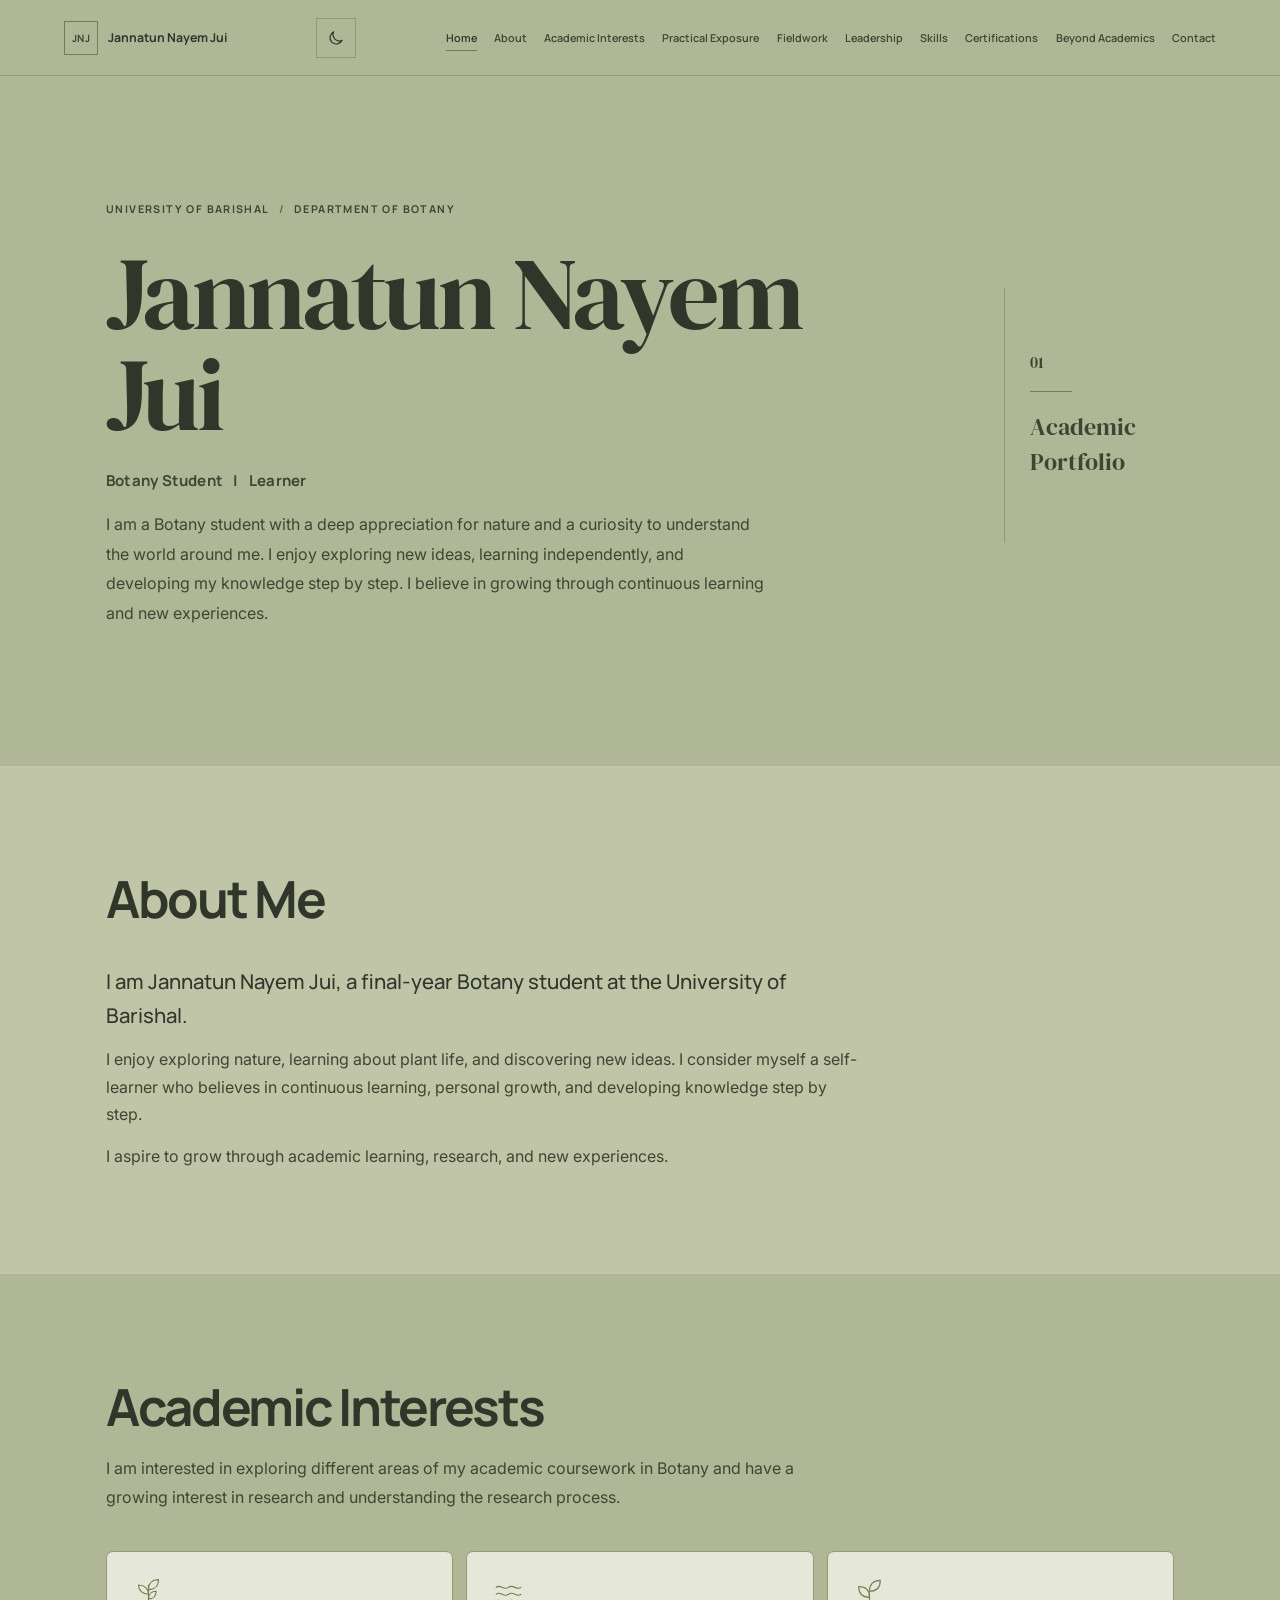
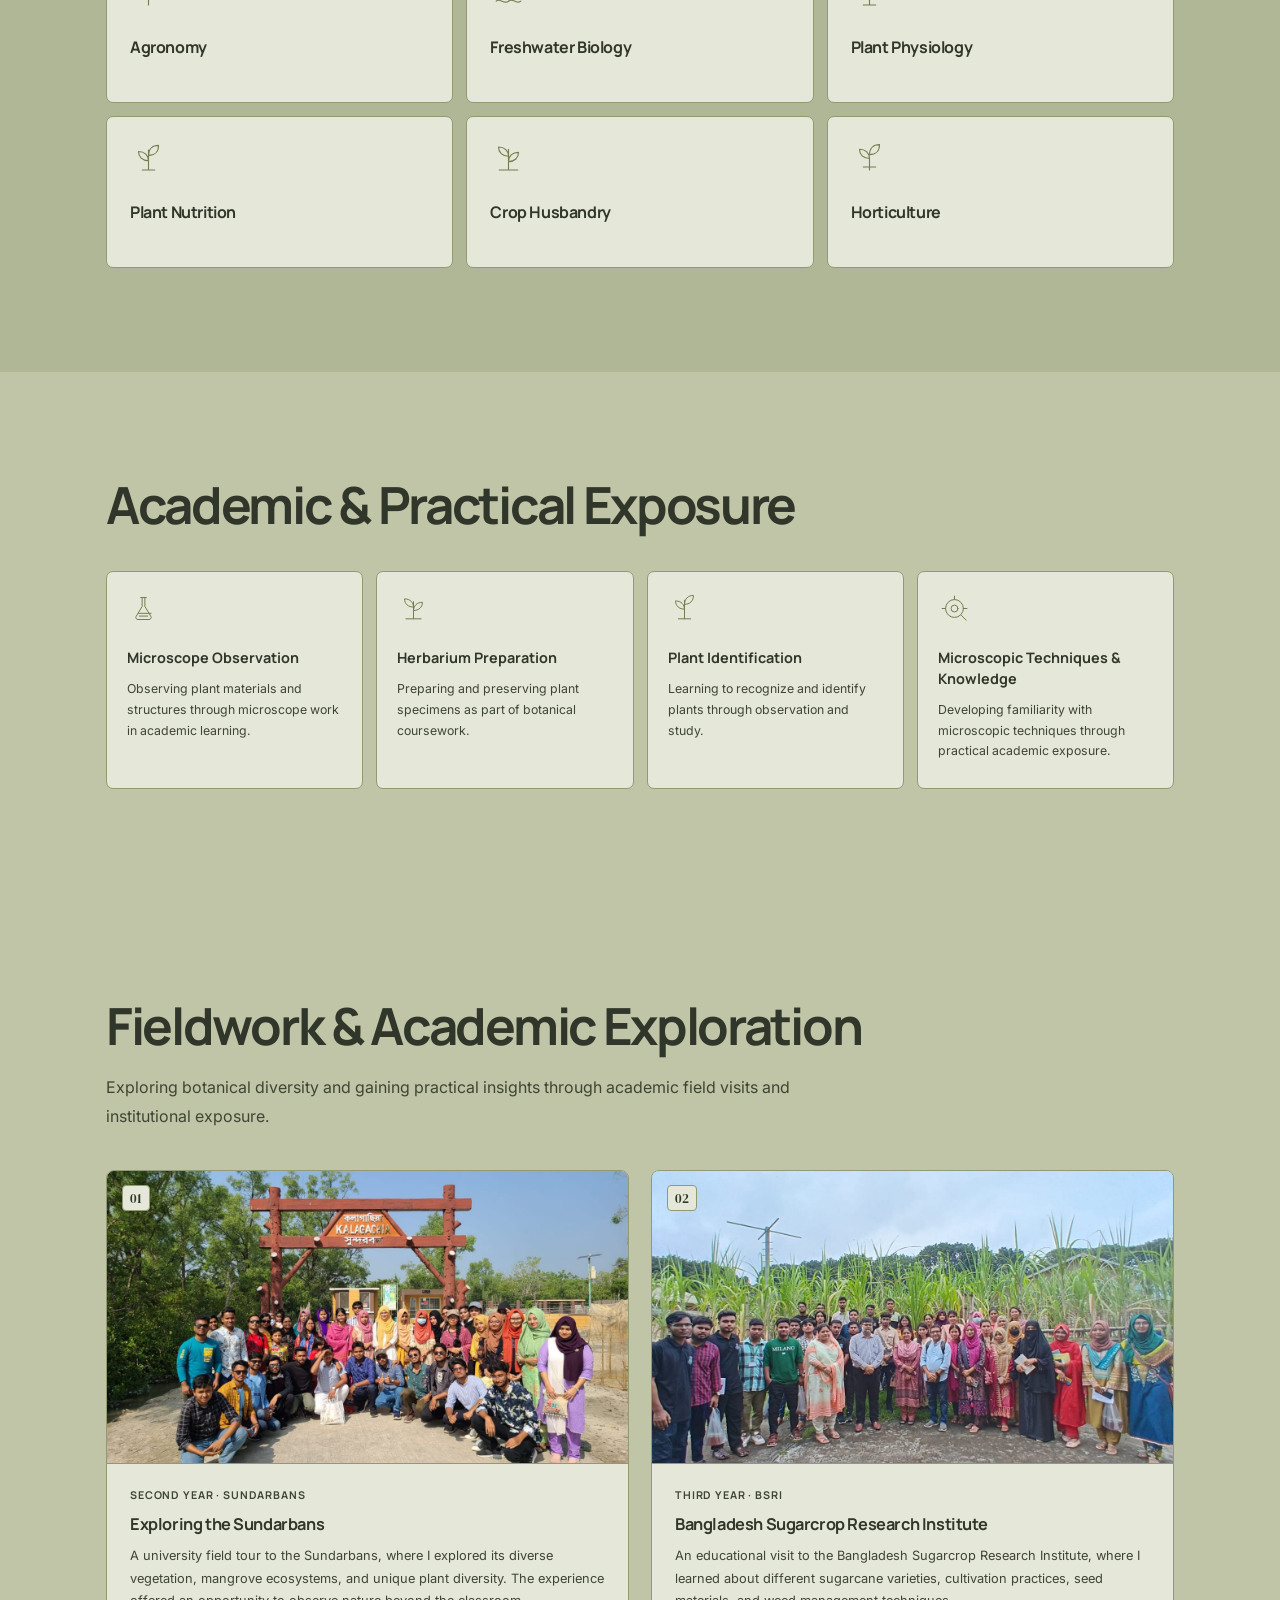
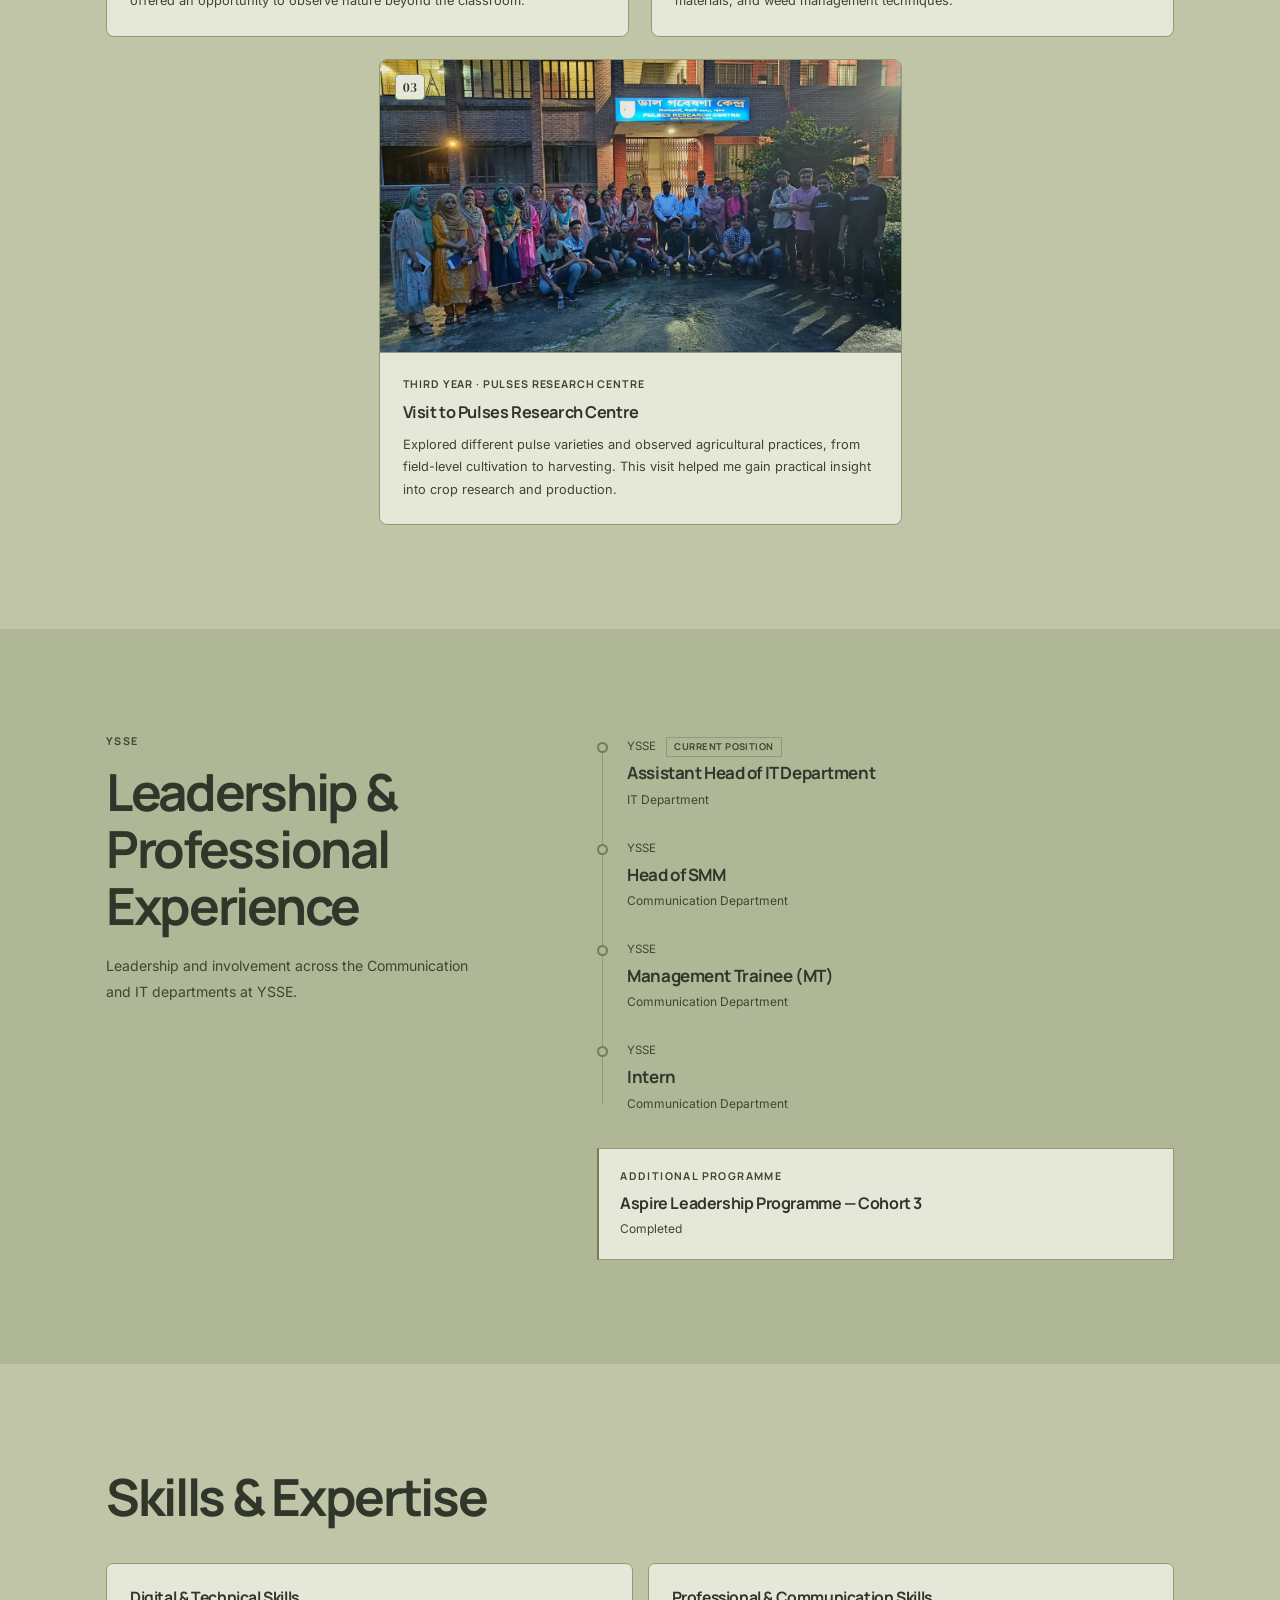
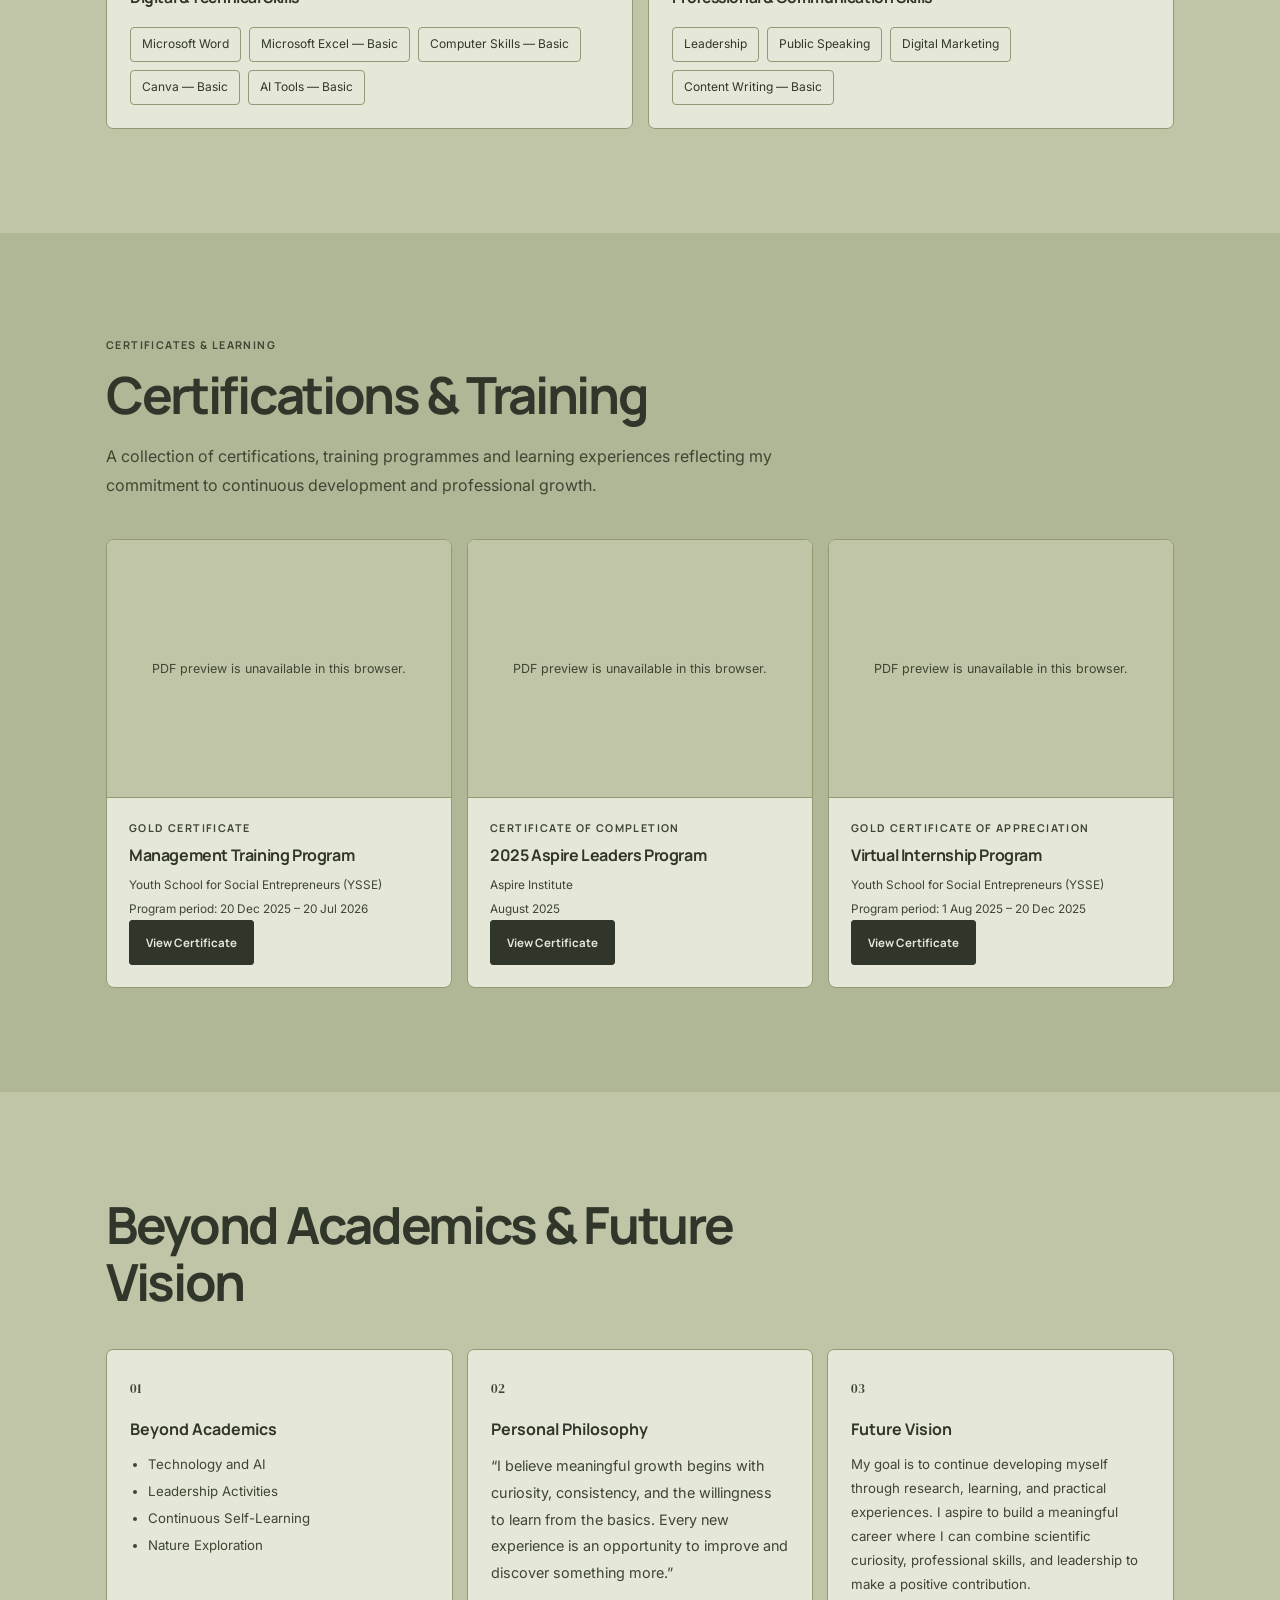
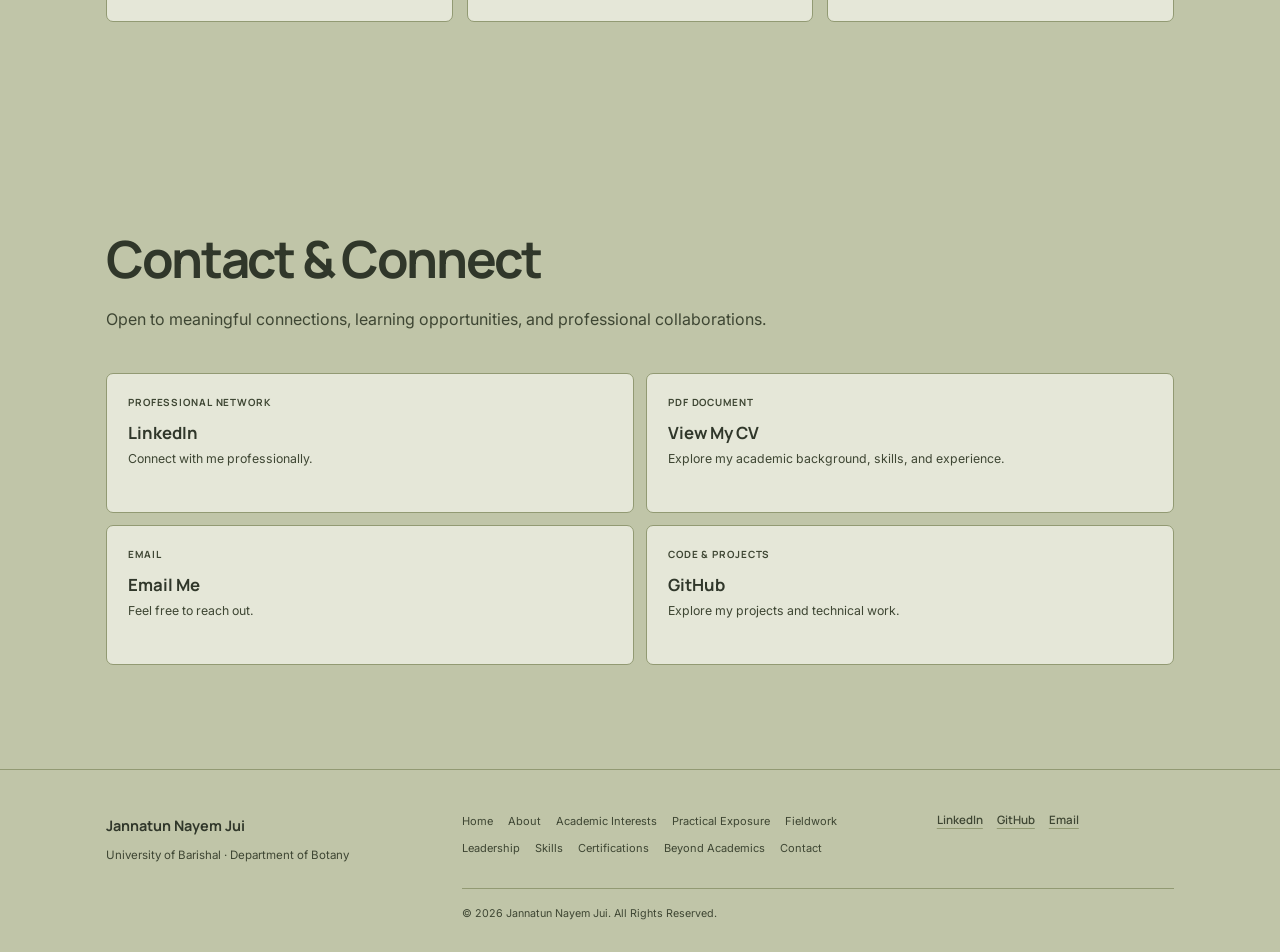
==== commit 71f10a25: "Update portfolio olive and moss themes Co-authored-by: Copilot <223556219+Copilot@users.noreply.gith" ====
--- a/index.html
+++ b/index.html
@@ -3,7 +3,7 @@
 <head>
   <meta charset="UTF-8">
   <meta name="viewport" content="width=device-width, initial-scale=1">
-  <meta name="theme-color" content="#AABBCB">
+  <meta name="theme-color" content="#B0B797">
   <meta name="description" content="Jannatun Nayem Jui — final-year Botany student and learner at the University of Barishal.">
   <title>Jannatun Nayem Jui | Academic &amp; Professional Portfolio</title>
   <link rel="preconnect" href="https://fonts.googleapis.com">
--- a/style.css
+++ b/style.css
@@ -1,25 +1,25 @@
 :root {
   color-scheme: light;
-  --page: #AABBCB;
-  --section: #BCC9D2;
-  --surface: #E8EDF0;
-  --surface-alt: #BCC9D2;
-  --text: #293641;
-  --muted: #354B60;
-  --muted-palette: #5F6F7C;
-  --accent: #687F95;
-  --accent-text: #354B60;
-  --accent-palette: #687F95;
-  --border: #96A8B6;
-  --button: #354B60;
-  --button-text: #FFFFFF;
-  --focus: #354B60;
-  --shadow: 0 12px 30px rgba(41, 54, 65, .12);
-  --card-sage: #DDE6E1;
-  --card-olive: #E1E5D8;
-  --card-beige: #EAE3D8;
-  --card-bluegray: #DBE5EB;
-  --card-taupe: #E7E1DC;
+  --page: #B0B797;
+  --section: #C0C5A8;
+  --surface: #E5E7D8;
+  --surface-alt: #C0C5A8;
+  --text: #30372A;
+  --muted: #3E4633;
+  --muted-palette: #626951;
+  --accent: #737D50;
+  --accent-text: #3E4633;
+  --accent-palette: #737D50;
+  --border: #929A73;
+  --button: #30372A;
+  --button-text: #E5E7D8;
+  --focus: #30372A;
+  --shadow: 0 12px 30px rgba(48, 55, 42, .12);
+  --card-sage: #E5E7D8;
+  --card-olive: #E5E7D8;
+  --card-beige: #E5E7D8;
+  --card-bluegray: #E5E7D8;
+  --card-taupe: #E5E7D8;
   --heading: "Manrope", Arial, sans-serif;
   --body: "Inter", Arial, sans-serif;
   --display: "DM Serif Display", Georgia, serif;
@@ -27,26 +27,26 @@
 
 :root[data-theme="dark"] {
   color-scheme: dark;
-  --page: #354B60;
-  --section: #40576B;
-  --surface: #4B6275;
-  --surface-alt: #40576B;
-  --text: #F0F2F4;
-  --muted: #D6DEE5;
-  --muted-palette: #D0D9E0;
-  --accent: #AABBCB;
-  --accent-text: #D6DEE5;
-  --accent-palette: #AABBCB;
-  --border: #607589;
-  --button: #AABBCB;
-  --button-text: #293641;
-  --focus: #D0D9E0;
-  --shadow: 0 12px 30px rgba(17, 29, 39, .2);
-  --card-sage: #4B655F;
-  --card-olive: #586555;
-  --card-beige: #685F54;
-  --card-bluegray: #4B6275;
-  --card-taupe: #635D5A;
+  --page: #48563E;
+  --section: #56664A;
+  --surface: #647456;
+  --surface-alt: #56664A;
+  --text: #F5F5ED;
+  --muted: #F4F4EC;
+  --muted-palette: #D1D8C8;
+  --accent: #A5B48B;
+  --accent-text: #F4F4EC;
+  --accent-palette: #A5B48B;
+  --border: #758367;
+  --button: #A5B48B;
+  --button-text: #30372A;
+  --focus: #D1D8C8;
+  --shadow: 0 12px 30px rgba(23, 32, 17, .2);
+  --card-sage: #647456;
+  --card-olive: #647456;
+  --card-beige: #647456;
+  --card-bluegray: #647456;
+  --card-taupe: #647456;
 }
 
 * { box-sizing: border-box; }
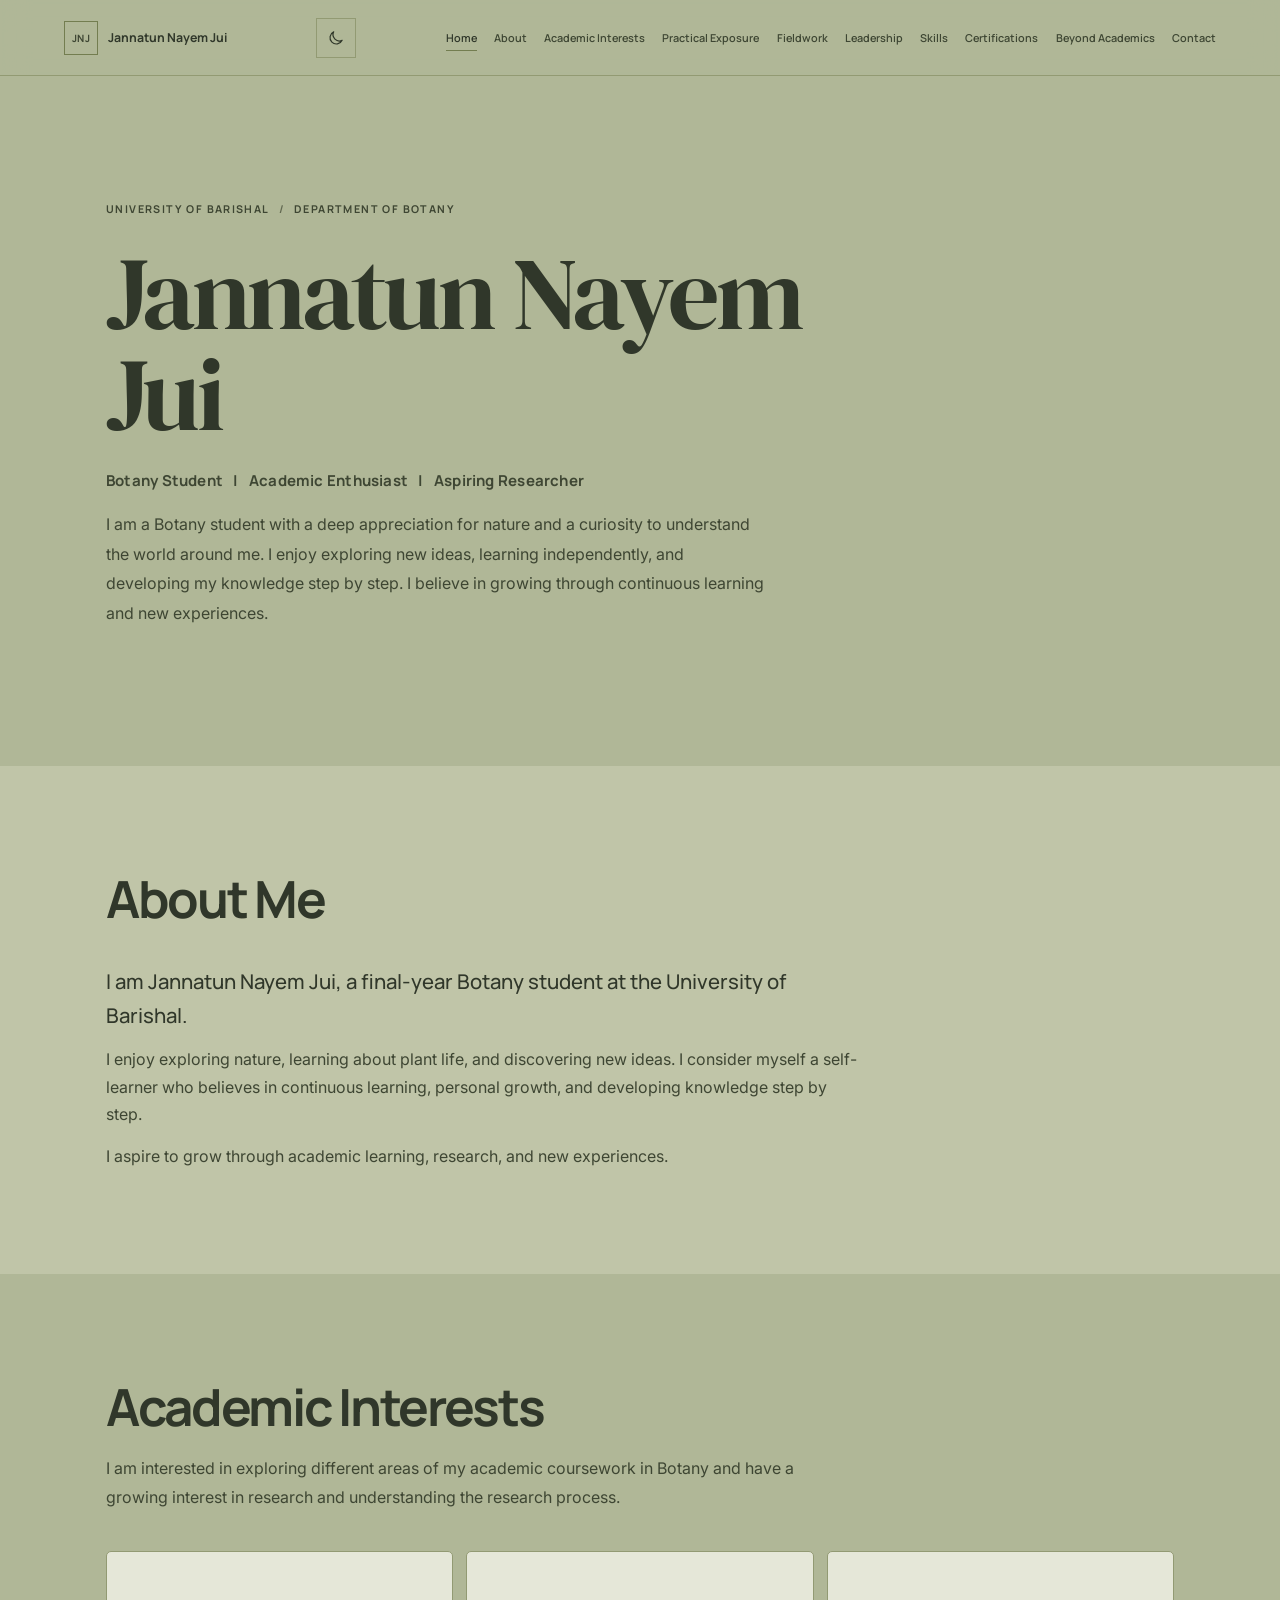
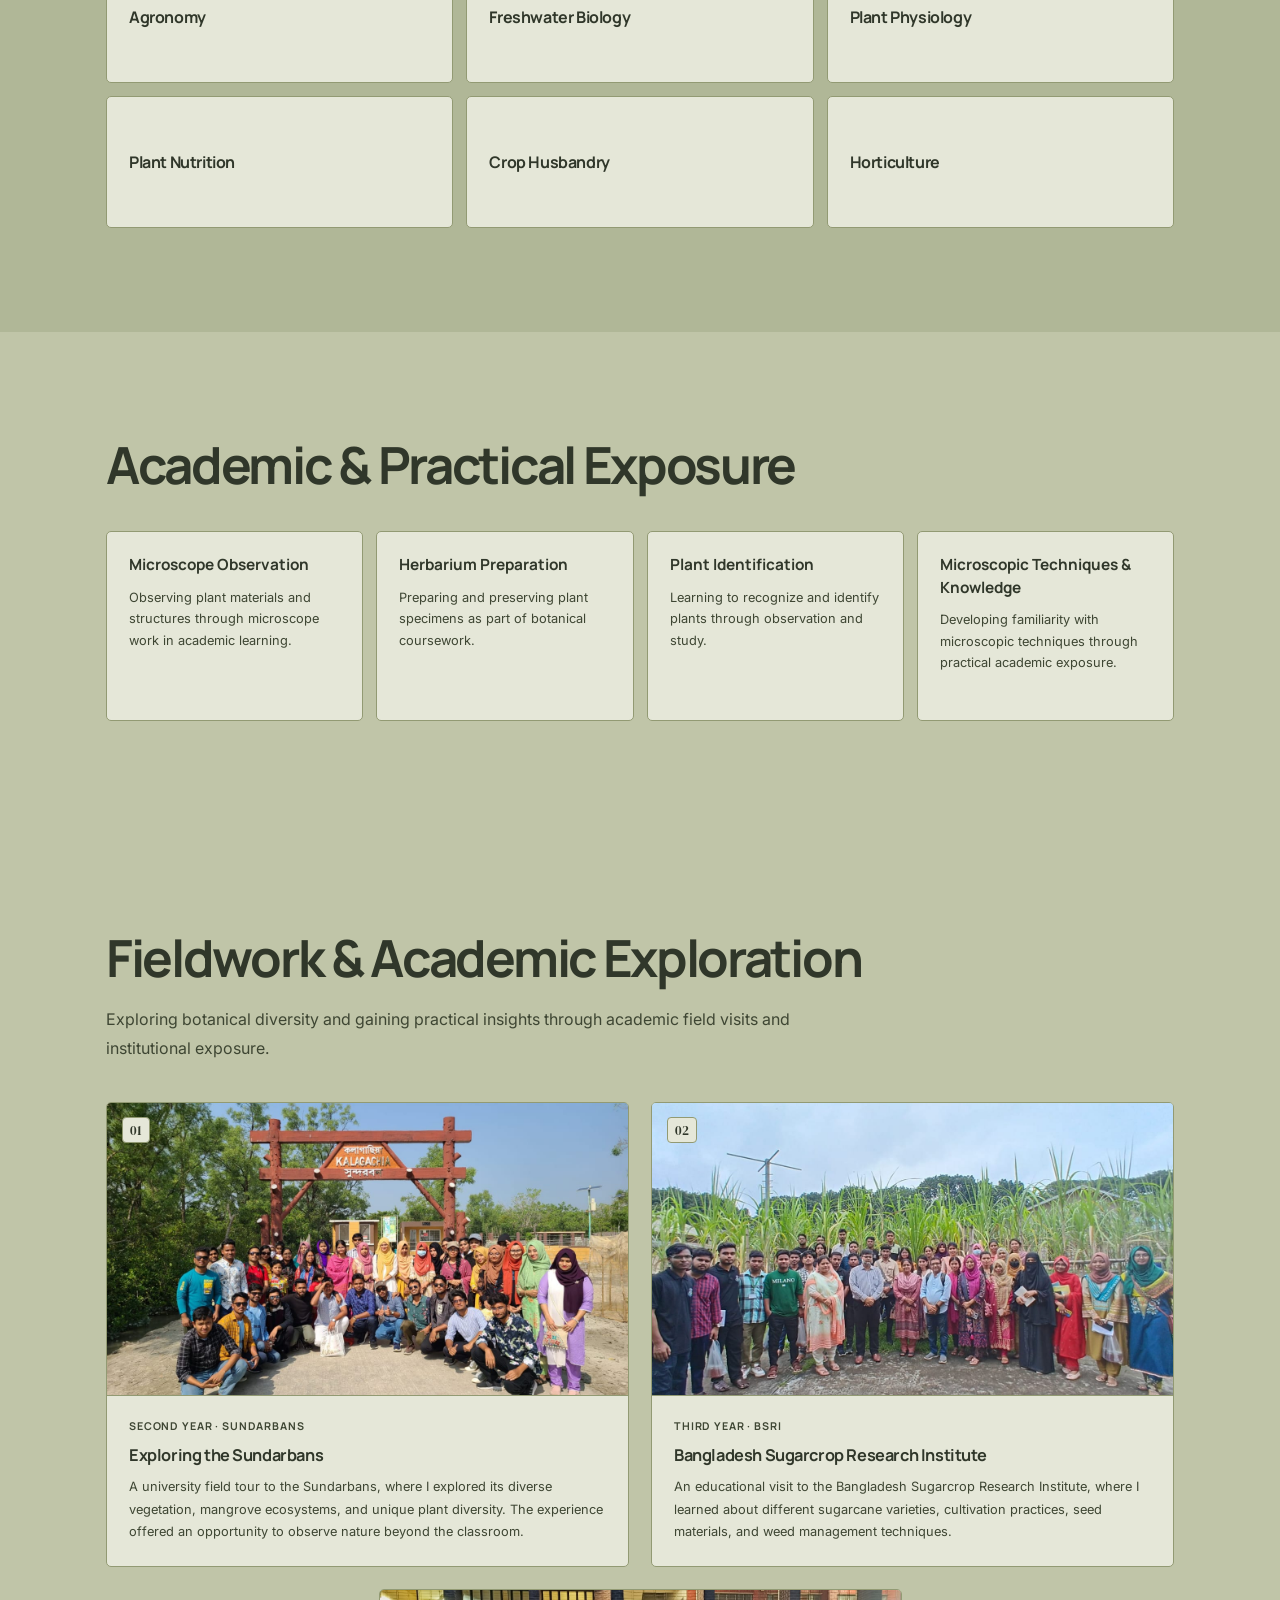
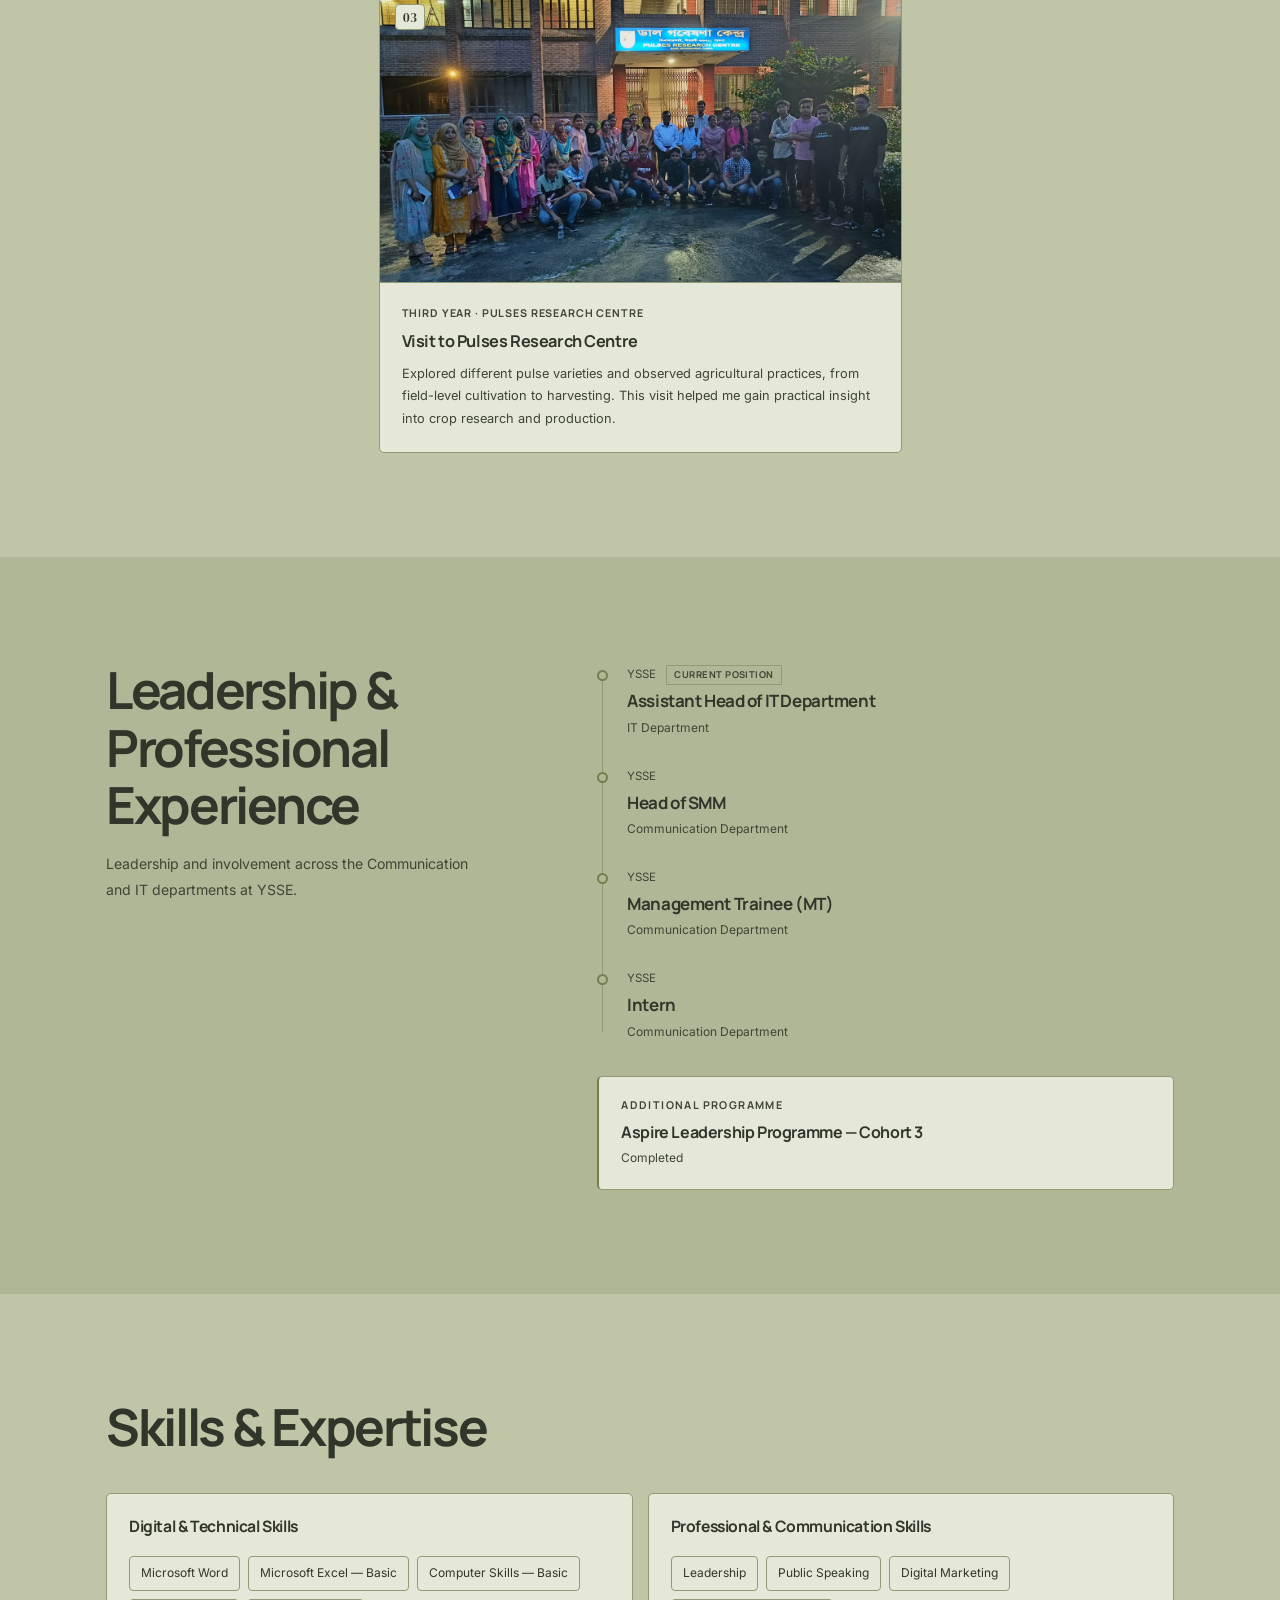
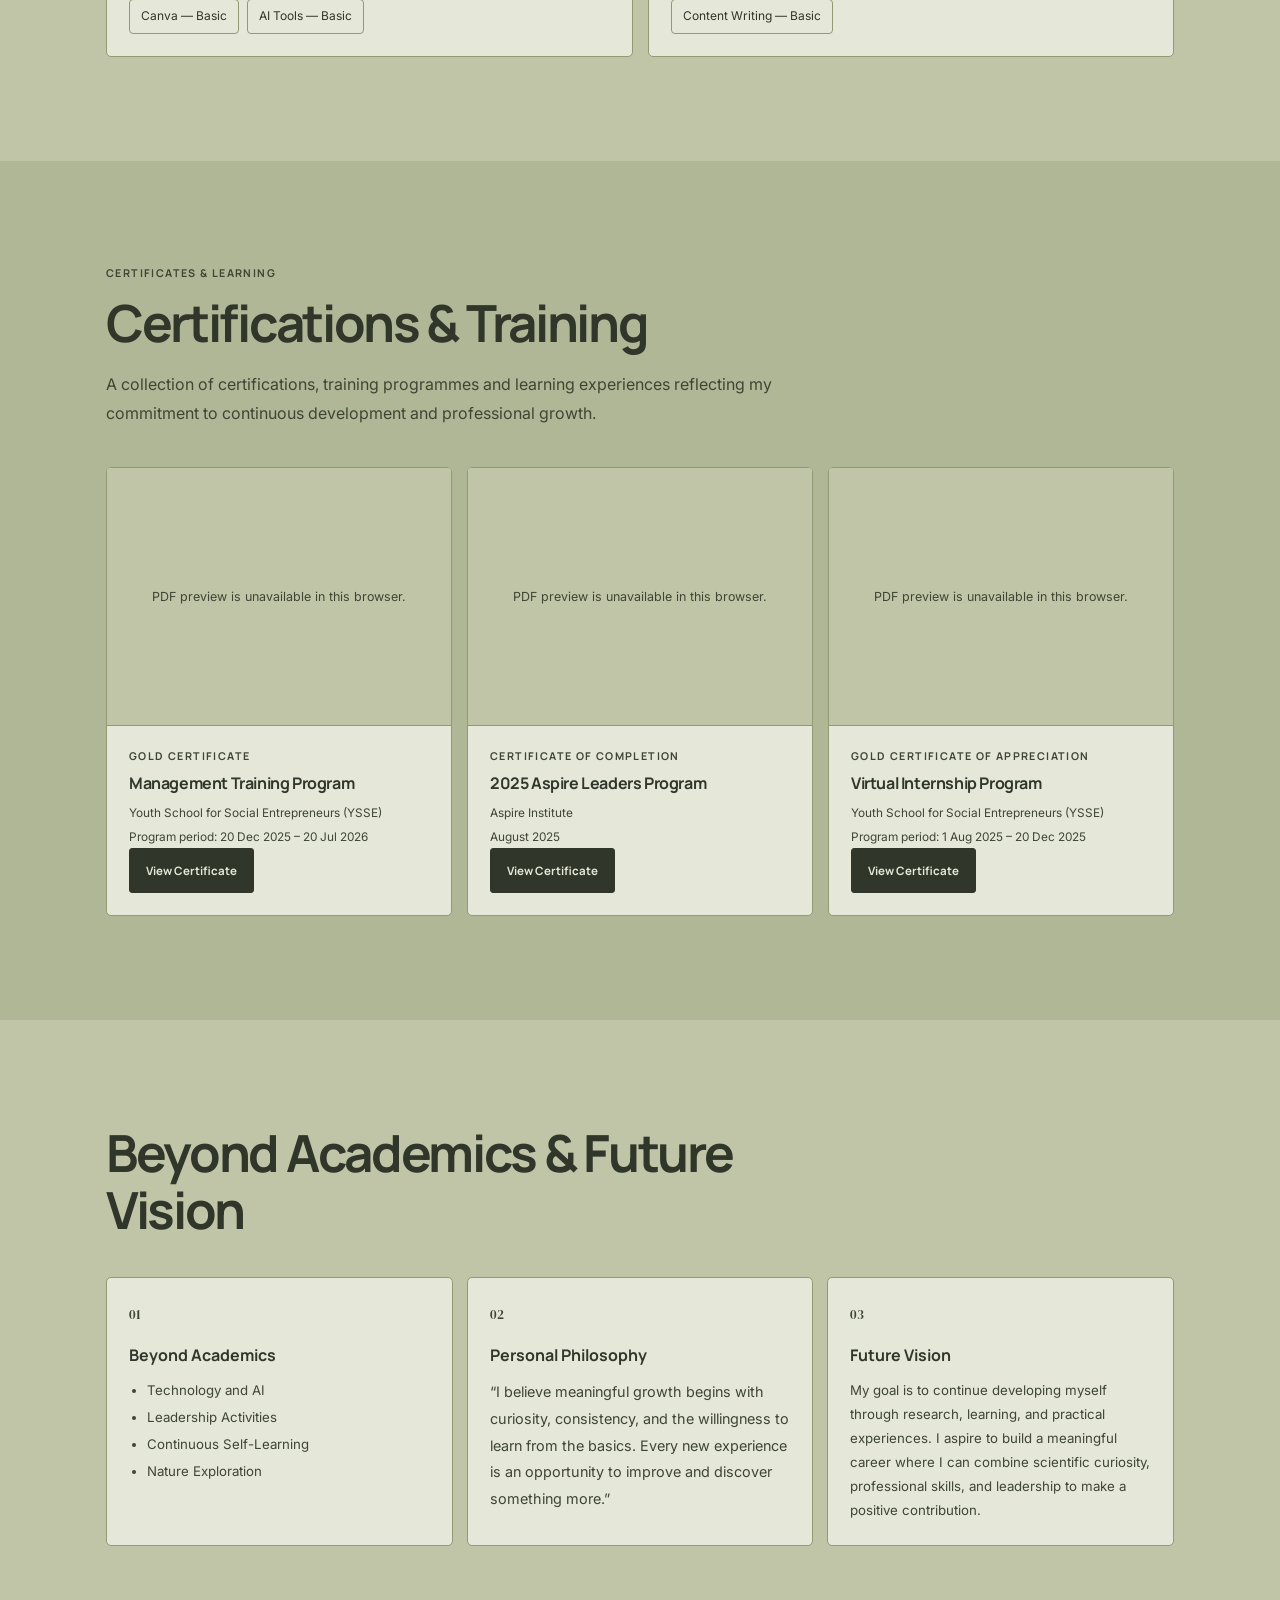
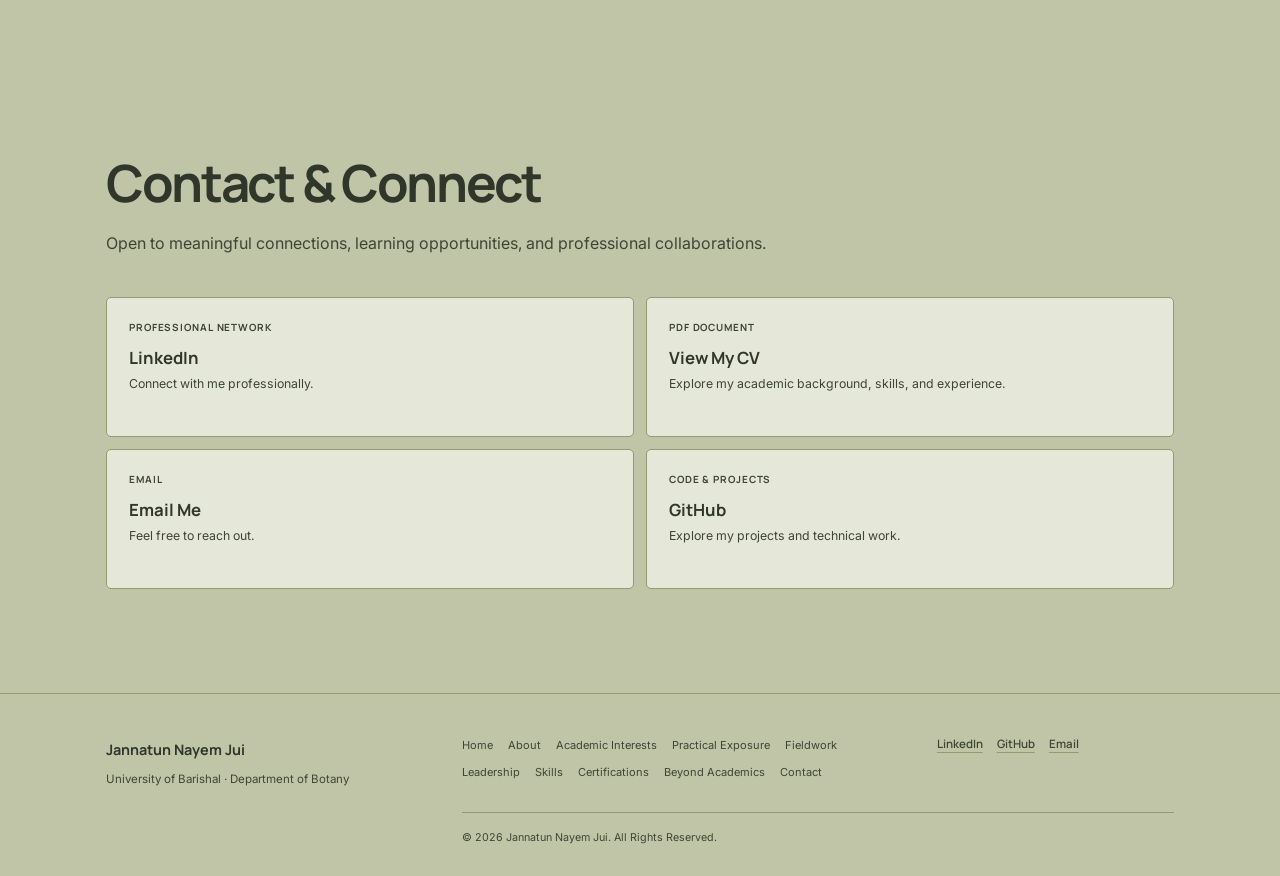
==== commit 523d1d50: "Polish portfolio cards and presentation Co-authored-by: Copilot <223556219+Copilot@users.noreply.git" ====
--- a/index.html
+++ b/index.html
@@ -51,13 +51,8 @@
             <span>Department of Botany</span>
           </p>
           <h1 id="hero-title">Jannatun Nayem Jui</h1>
-          <p class="hero-role">Botany Student <span aria-hidden="true">|</span> Learner</p>
+          <p class="hero-role">Botany Student <span aria-hidden="true">|</span> Academic Enthusiast <span aria-hidden="true">|</span> Aspiring Researcher</p>
           <p class="hero-intro">I am a Botany student with a deep appreciation for nature and a curiosity to understand the world around me. I enjoy exploring new ideas, learning independently, and developing my knowledge step by step. I believe in growing through continuous learning and new experiences.</p>
-        </div>
-        <div class="hero-note reveal" aria-hidden="true">
-          <span class="hero-note-index">01</span>
-          <span class="hero-note-rule"></span>
-          <span class="hero-note-copy">Academic<br>Portfolio</span>
         </div>
       </div>
     </section>
@@ -83,27 +78,21 @@
         </div>
         <div class="interest-grid">
           <article class="interest-card reveal">
-            <svg class="line-icon" viewBox="0 0 48 48" aria-hidden="true"><path d="M24 39V13m0 12c-8 0-13-5-13-12 8 0 13 5 13 12Zm0-6c0-8 5-13 13-13 0 8-5 13-13 13Zm0 12c0-6 4-10 10-10 0 6-4 10-10 10Z"/></svg>
             <h3>Agronomy</h3>
           </article>
           <article class="interest-card reveal">
-            <svg class="line-icon" viewBox="0 0 48 48" aria-hidden="true"><path d="M8 16c5-5 10 5 16 0s11 5 16 0M8 25c5-5 10 5 16 0s11 5 16 0M8 34c5-5 10 5 16 0s11 5 16 0"/></svg>
             <h3>Freshwater Biology</h3>
           </article>
           <article class="interest-card reveal">
-            <svg class="line-icon" viewBox="0 0 48 48" aria-hidden="true"><path d="M24 39V23m0 6c-9 0-14-5-14-14 9 0 14 5 14 14Zm0-8c0-9 5-14 14-14 0 9-5 14-14 14Zm-8 18h16"/></svg>
             <h3>Plant Physiology</h3>
           </article>
           <article class="interest-card reveal">
-            <svg class="line-icon" viewBox="0 0 48 48" aria-hidden="true"><path d="M24 39V13m0 14c-8 0-13-5-13-12 8 0 13 5 13 12Zm0-7c0-8 5-13 13-13 0 8-5 13-13 13ZM16 39h16"/></svg>
             <h3>Plant Nutrition</h3>
           </article>
           <article class="interest-card reveal">
-            <svg class="line-icon" viewBox="0 0 48 48" aria-hidden="true"><path d="M24 39V12m0 9c-8 0-13-5-13-12 8 0 13 5 13 12Zm0 7c8 0 13-5 13-12-8 0-13 5-13 12ZM12 39h24"/></svg>
             <h3>Crop Husbandry</h3>
           </article>
           <article class="interest-card reveal">
-            <svg class="line-icon" viewBox="0 0 48 48" aria-hidden="true"><path d="M24 39V24m0 0c-8 0-13-5-13-12 8 0 13 5 13 12Zm0-5c0-8 5-13 13-13 0 8-5 13-13 13Zm-8 16h16"/></svg>
             <h3>Horticulture</h3>
           </article>
         </div>
@@ -117,22 +106,18 @@
         </div>
         <div class="practical-grid">
           <article class="practical-card reveal">
-            <svg class="line-icon" viewBox="0 0 48 48" aria-hidden="true"><path d="M20 8h8m-6 0v13l-9 15a3 3 0 0 0 3 4h16a3 3 0 0 0 3-4l-9-15V8m-9 23h18M18 35h12"/></svg>
             <h4>Microscope Observation</h4>
             <p>Observing plant materials and structures through microscope work in academic learning.</p>
           </article>
           <article class="practical-card reveal">
-            <svg class="line-icon" viewBox="0 0 48 48" aria-hidden="true"><path d="M24 39V14m0 8c-8 0-13-5-13-12 8 0 13 5 13 12Zm0 5c8 0 13-5 13-12-8 0-13 5-13 12ZM13 39h22"/></svg>
             <h4>Herbarium Preparation</h4>
             <p>Preparing and preserving plant specimens as part of botanical coursework.</p>
           </article>
           <article class="practical-card reveal">
-            <svg class="line-icon" viewBox="0 0 48 48" aria-hidden="true"><path d="M24 39V12m0 13c-8 0-13-5-13-12 8 0 13 5 13 12Zm0-7c0-8 5-13 13-13 0 8-5 13-13 13ZM15 39h18"/></svg>
             <h4>Plant Identification</h4>
             <p>Learning to recognize and identify plants through observation and study.</p>
           </article>
           <article class="practical-card reveal">
-            <svg class="line-icon" viewBox="0 0 48 48" aria-hidden="true"><circle cx="24" cy="24" r="13"/><circle cx="24" cy="24" r="5"/><path d="m34 34 7 7M24 11V6m-13 18H6m36 0h-5"/></svg>
             <h4>Microscopic Techniques &amp; Knowledge</h4>
             <p>Developing familiarity with microscopic techniques through practical academic exposure.</p>
           </article>
@@ -187,7 +172,6 @@
     <section class="section" id="experience" aria-labelledby="experience-title">
       <div class="section-inner experience-layout">
         <div class="section-heading reveal">
-          <p class="eyebrow">YSSE</p>
           <h2 id="experience-title">Leadership &amp; Professional Experience</h2>
           <p class="section-intro">Leadership and involvement across the Communication and IT departments at YSSE.</p>
         </div>
--- a/style.css
+++ b/style.css
@@ -14,12 +14,7 @@
   --button: #30372A;
   --button-text: #E5E7D8;
   --focus: #30372A;
-  --shadow: 0 12px 30px rgba(48, 55, 42, .12);
-  --card-sage: #E5E7D8;
-  --card-olive: #E5E7D8;
-  --card-beige: #E5E7D8;
-  --card-bluegray: #E5E7D8;
-  --card-taupe: #E5E7D8;
+  --shadow: 0 8px 18px rgba(48, 55, 42, .1);
   --heading: "Manrope", Arial, sans-serif;
   --body: "Inter", Arial, sans-serif;
   --display: "DM Serif Display", Georgia, serif;
@@ -41,12 +36,7 @@
   --button: #A5B48B;
   --button-text: #30372A;
   --focus: #D1D8C8;
-  --shadow: 0 12px 30px rgba(23, 32, 17, .2);
-  --card-sage: #647456;
-  --card-olive: #647456;
-  --card-beige: #647456;
-  --card-bluegray: #647456;
-  --card-taupe: #647456;
+  --shadow: 0 8px 18px rgba(23, 32, 17, .14);
 }
 
 * { box-sizing: border-box; }
@@ -171,9 +161,9 @@
 .hero { position: relative; overflow: hidden; background: var(--page); }
 .hero-inner {
   display: grid;
-  grid-template-columns: minmax(0, 1fr) 170px;
+  grid-template-columns: minmax(0, 1fr);
   align-items: center;
-  gap: 9%;
+  gap: 0;
   width: min(1160px, 100%);
   min-height: min(690px, calc(100svh - 76px));
   margin: 0 auto;
@@ -220,19 +210,6 @@
   text-underline-offset: 4px;
 }
 .footer-socials a:hover { color: var(--text); text-decoration-color: var(--accent); }
-.hero-note {
-  display: flex;
-  min-height: 255px;
-  flex-direction: column;
-  justify-content: center;
-  align-items: flex-start;
-  padding-left: 25px;
-  border-left: 1px solid var(--border);
-}
-.hero-note-index { color: var(--accent-text); font: 500 1rem var(--display); }
-.hero-note-rule { width: 42px; height: 1px; margin: 18px 0; background: var(--accent); }
-.hero-note-copy { color: var(--muted); font: 500 1.5rem/1.45 var(--display); }
-
 .about-copy { max-width: 760px; color: var(--muted); }
 .about-copy p { margin-bottom: 14px; }
 .about-copy p:last-child { margin-bottom: 0; }
@@ -240,10 +217,10 @@
 .vision-grid { display: grid; grid-template-columns: repeat(3, minmax(0, 1fr)); gap: 14px; }
 .vision-card {
   min-width: 0;
-  padding: 24px 23px;
+  padding: 22px;
   background: var(--surface);
   border: 1px solid var(--border);
-  border-radius: 7px;
+  border-radius: 5px;
 }
 .card-index { color: var(--accent-text); font: 500 .83rem var(--display); }
 .vision-card h4 { margin: 17px 0 12px; }
@@ -256,30 +233,23 @@
 .interest-grid { display: grid; grid-template-columns: repeat(3, minmax(0, 1fr)); gap: 13px; }
 .interest-card, .practical-card {
   min-width: 0;
-  padding: 23px;
+  padding: 22px;
   background: var(--surface);
   border: 1px solid var(--border);
-  border-radius: 7px;
+  border-radius: 5px;
   transition: border-color .2s ease, transform .2s ease, box-shadow .2s ease;
 }
-.interest-card { min-height: 152px; }
-.interest-card:nth-child(5n + 1), .practical-card:nth-child(5n + 1) { background: var(--card-sage); }
-.interest-card:nth-child(5n + 2), .practical-card:nth-child(5n + 2) { background: var(--card-olive); }
-.interest-card:nth-child(5n + 3), .practical-card:nth-child(5n + 3) { background: var(--card-beige); }
-.interest-card:nth-child(5n + 4), .practical-card:nth-child(5n + 4) { background: var(--card-bluegray); }
-.interest-card:nth-child(5n), .practical-card:nth-child(5n) { background: var(--card-taupe); }
-.interest-card:hover, .practical-card:hover { border-color: var(--accent); box-shadow: var(--shadow); transform: translateY(-3px); }
-.line-icon { width: 37px; height: 37px; margin-bottom: 16px; fill: none; stroke: var(--accent-palette); stroke-linecap: round; stroke-linejoin: round; stroke-width: 1.45; }
+.interest-card { display: flex; min-height: 132px; align-items: center; }
+.interest-card:hover, .practical-card:hover { border-color: var(--accent); box-shadow: var(--shadow); transform: translateY(-1px); }
 .interest-card h3 { margin: 0; font-size: 1rem; }
 .practical-grid { display: grid; grid-template-columns: repeat(4, minmax(0, 1fr)); gap: 13px; }
-.practical-card { min-height: 218px; padding: 20px; }
-.practical-card .line-icon { width: 33px; height: 33px; margin-bottom: 14px; }
-.practical-card h4 { margin: 0; font-size: .9rem; }
-.practical-card p { margin: 10px 0 0; color: var(--muted); font-size: .77rem; line-height: 1.7; }
+.practical-card { min-height: 190px; }
+.practical-card h4 { margin: 0; font-size: .96rem; }
+.practical-card p { margin: 10px 0 0; color: var(--muted); font-size: .8rem; line-height: 1.7; }
 
 .fieldwork-grid { display: grid; grid-template-columns: repeat(2, minmax(0, 1fr)); gap: 22px; }
 .fieldwork-card:last-child { grid-column: 1 / -1; width: calc((100% - 22px) / 2); justify-self: center; }
-.fieldwork-card { display: flex; min-width: 0; flex-direction: column; overflow: hidden; background: var(--surface); border: 1px solid var(--border); border-radius: 8px; }
+.fieldwork-card { display: flex; min-width: 0; flex-direction: column; overflow: hidden; background: var(--surface); border: 1px solid var(--border); border-radius: 5px; }
 .fieldwork-media {
   position: relative;
   aspect-ratio: 16 / 9;
@@ -290,7 +260,7 @@
 .fieldwork-image { position: absolute; inset: 0; width: 100%; height: 100%; object-fit: cover; transition: transform .45s ease; }
 .fieldwork-card:hover .fieldwork-image { transform: scale(1.025); }
 .media-index { position: absolute; z-index: 1; top: 14px; left: 15px; padding: 3px 7px; border: 1px solid var(--border); border-radius: 4px; background: var(--surface); color: var(--text); font: 500 .82rem var(--display); }
-.fieldwork-info { flex: 1; padding: 23px; }
+.fieldwork-info { flex: 1; padding: 22px; }
 .fieldwork-info .eyebrow { margin-bottom: 9px; color: var(--accent-text); letter-spacing: .08em; }
 .fieldwork-info h3 { margin: 0 0 10px; font-size: 1.02rem; }
 .fieldwork-info p:last-child { margin: 0; color: var(--muted); font-size: .8rem; line-height: 1.75; }
@@ -308,15 +278,13 @@
 .timeline-item h3 { margin: 0; font-size: 1.06rem; }
 .timeline-detail { margin: 5px 0 0; color: var(--muted); font-size: .75rem; }
 .current-label { display: inline-block; margin-left: 7px; padding: 2px 7px; border: 1px solid var(--border); color: var(--accent-text); font: 700 .59rem/1.5 var(--heading); letter-spacing: .05em; text-transform: uppercase; }
-.programme-card { padding: 19px 21px; background: var(--surface); border: 1px solid var(--border); border-left: 2px solid var(--accent); }
+.programme-card { padding: 20px 22px; background: var(--surface); border: 1px solid var(--border); border-left: 2px solid var(--accent); border-radius: 5px; }
 .programme-card .eyebrow { margin-bottom: 7px; }
 .programme-card h3 { margin: 0; font-size: 1rem; }
 .programme-card p:last-child { margin: 5px 0 0; color: var(--muted); font-size: .75rem; }
 
 .skill-groups { display: grid; grid-template-columns: repeat(2, minmax(0, 1fr)); gap: 15px; }
-.skill-group { padding: 23px; background: var(--surface); border: 1px solid var(--border); border-radius: 7px; }
-.skill-group:first-child { background: var(--card-bluegray); }
-.skill-group:last-child { background: var(--card-taupe); }
+.skill-group { padding: 22px; background: var(--surface); border: 1px solid var(--border); border-radius: 5px; }
 .skill-group h3 { margin: 0 0 18px; font-size: .98rem; }
 .skill-list { display: flex; flex-wrap: wrap; gap: 8px; margin: 0; padding: 0; list-style: none; }
 .skill-list li { padding: 8px 11px; border: 1px solid var(--border); border-radius: 4px; background: var(--surface); color: var(--text); font-size: .75rem; line-height: 1.4; }
@@ -329,7 +297,7 @@
   overflow: hidden;
   background: var(--surface);
   border: 1px solid var(--border);
-  border-radius: 8px;
+  border-radius: 5px;
   transition: border-color .2s ease, box-shadow .2s ease, transform .2s ease;
 }
 .certificate-card:hover { border-color: var(--accent); box-shadow: var(--shadow); transform: translateY(-2px); }
@@ -351,10 +319,10 @@
   min-height: 140px;
   flex-direction: column;
   align-items: flex-start;
-  padding: 21px;
+  padding: 22px;
   background: var(--surface);
   border: 1px solid var(--border);
-  border-radius: 7px;
+  border-radius: 5px;
   text-decoration: none;
   transition: border-color .2s ease, transform .2s ease, box-shadow .2s ease;
 }
@@ -405,7 +373,6 @@
   .section-inner { padding: 72px 23px; }
   .hero-inner { grid-template-columns: 1fr; min-height: min(690px, calc(100svh - 64px)); padding: 68px 23px 76px; }
   .hero h1 { font-size: clamp(3rem, 12vw, 5.1rem); }
-  .hero-note { display: none; }
   .hero-intro { font-size: .9rem; }
   .button { min-height: 44px; padding: 9px 12px; font-size: .67rem; }
   .experience-layout { grid-template-columns: 1fr; gap: 27px; }
@@ -414,9 +381,8 @@
   .interest-grid { grid-template-columns: repeat(2, minmax(0, 1fr)); gap: 10px; }
   .interest-card { min-height: 136px; padding: 18px; }
   .interest-card h3 { font-size: .91rem; }
-  .line-icon { width: 32px; height: 32px; margin-bottom: 12px; }
   .practical-grid { gap: 10px; }
-  .practical-card { min-height: 200px; padding: 16px; }
+  .practical-card { min-height: 200px; padding: 18px; }
   .fieldwork-grid { grid-template-columns: 1fr; gap: 14px; }
   .fieldwork-card:last-child { grid-column: auto; width: auto; justify-self: stretch; }
   .fieldwork-info { padding: 19px; }
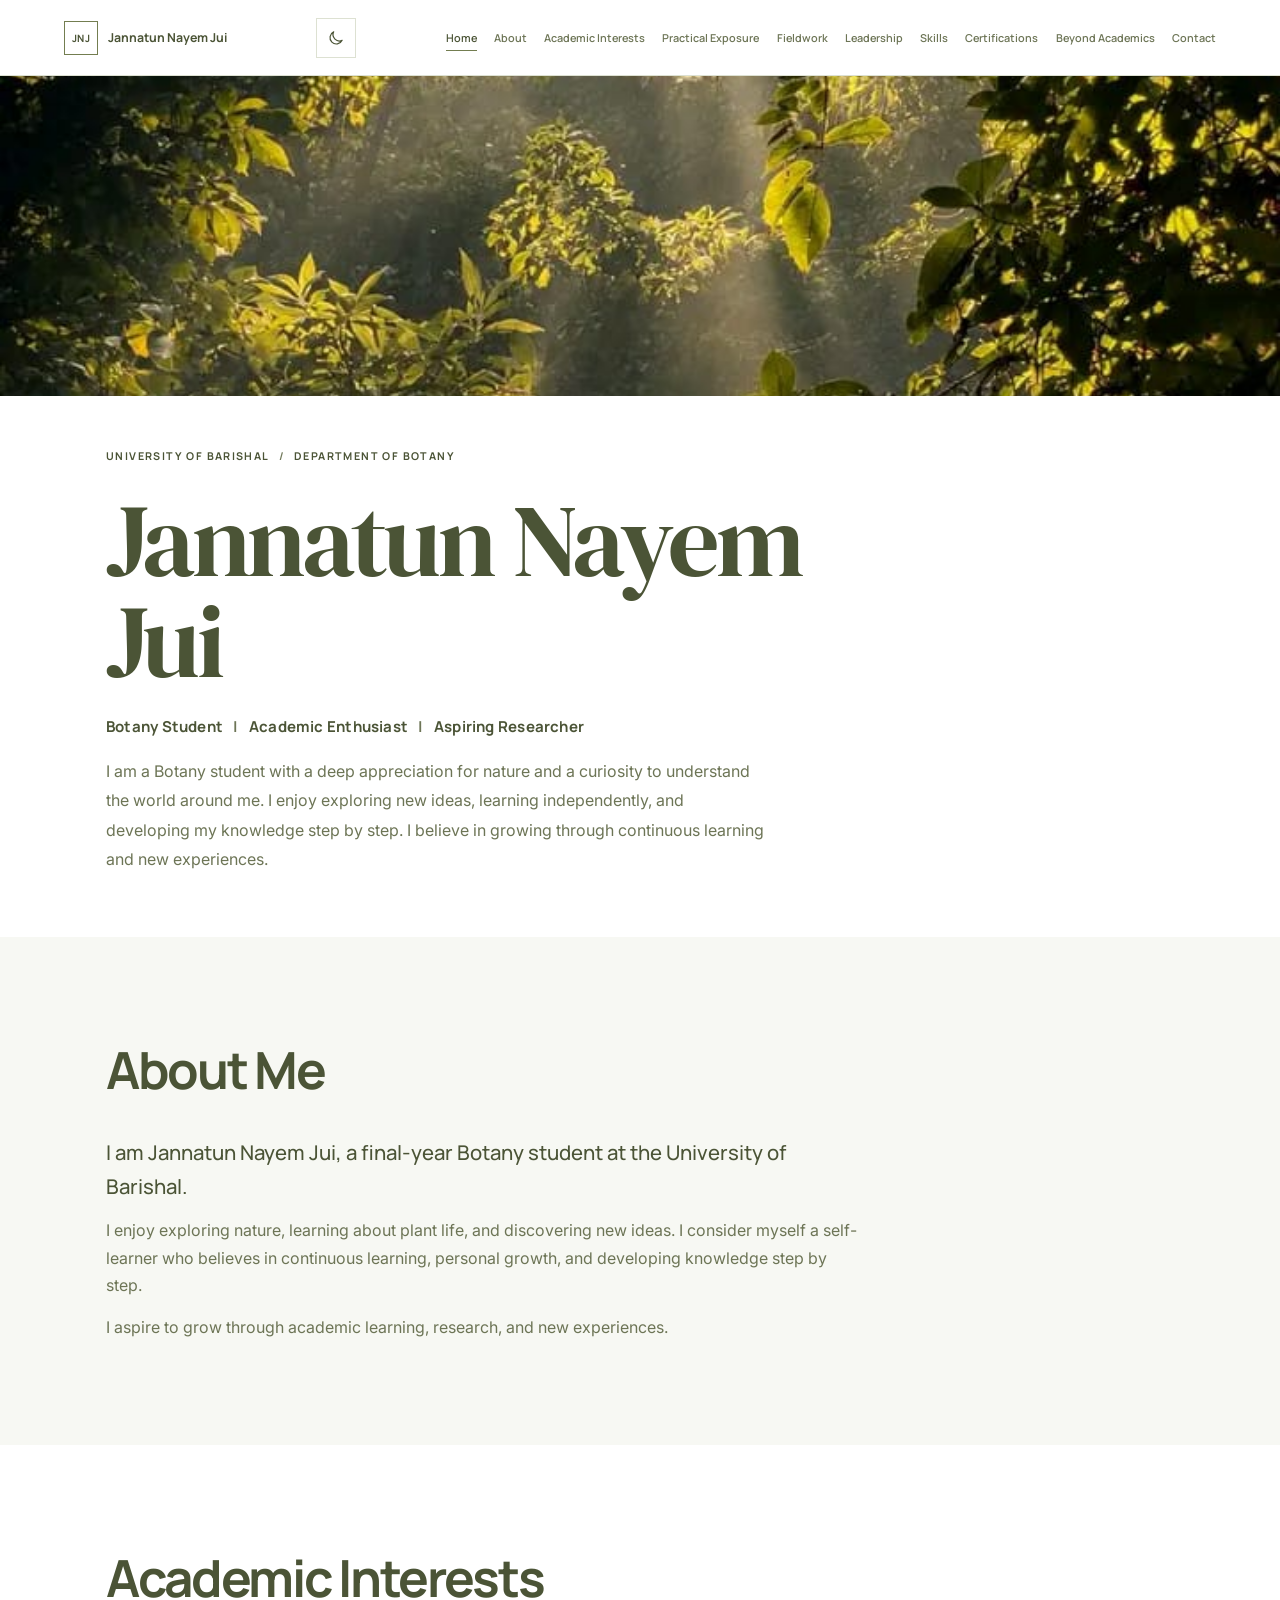
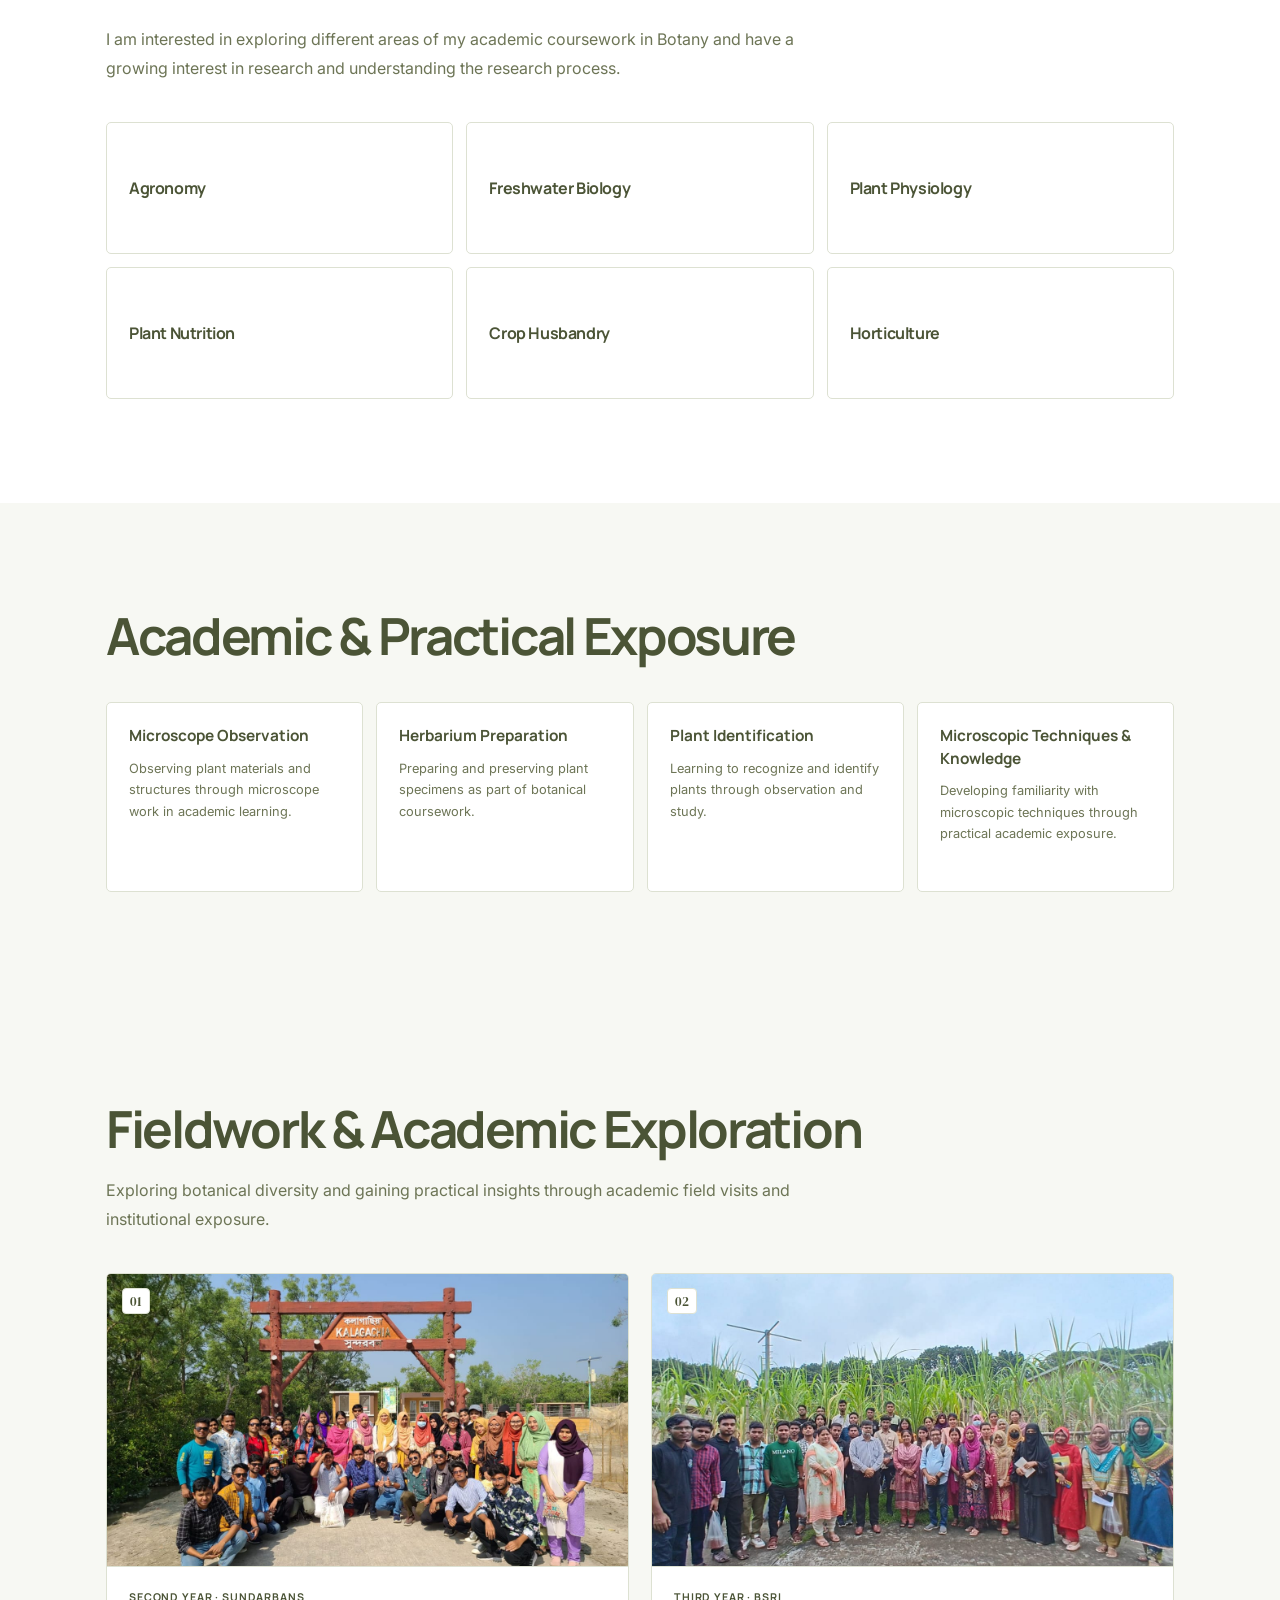
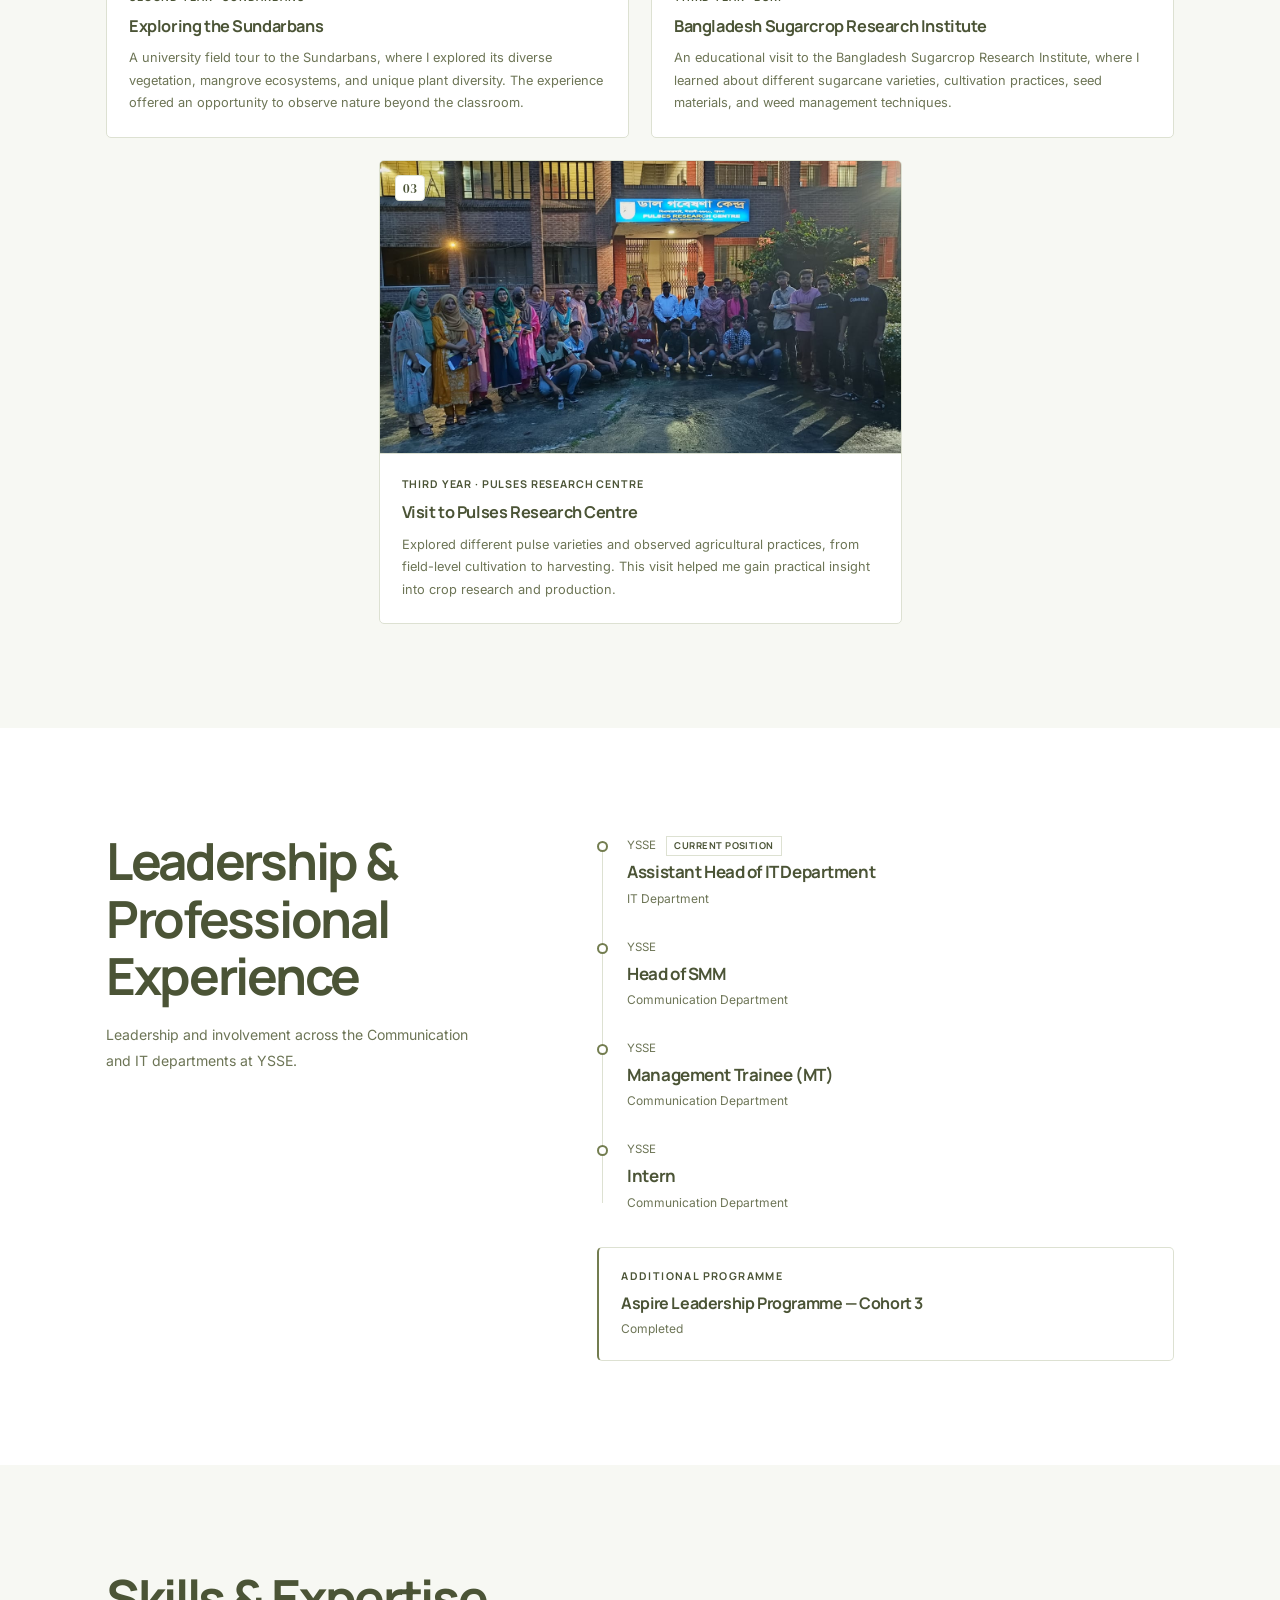
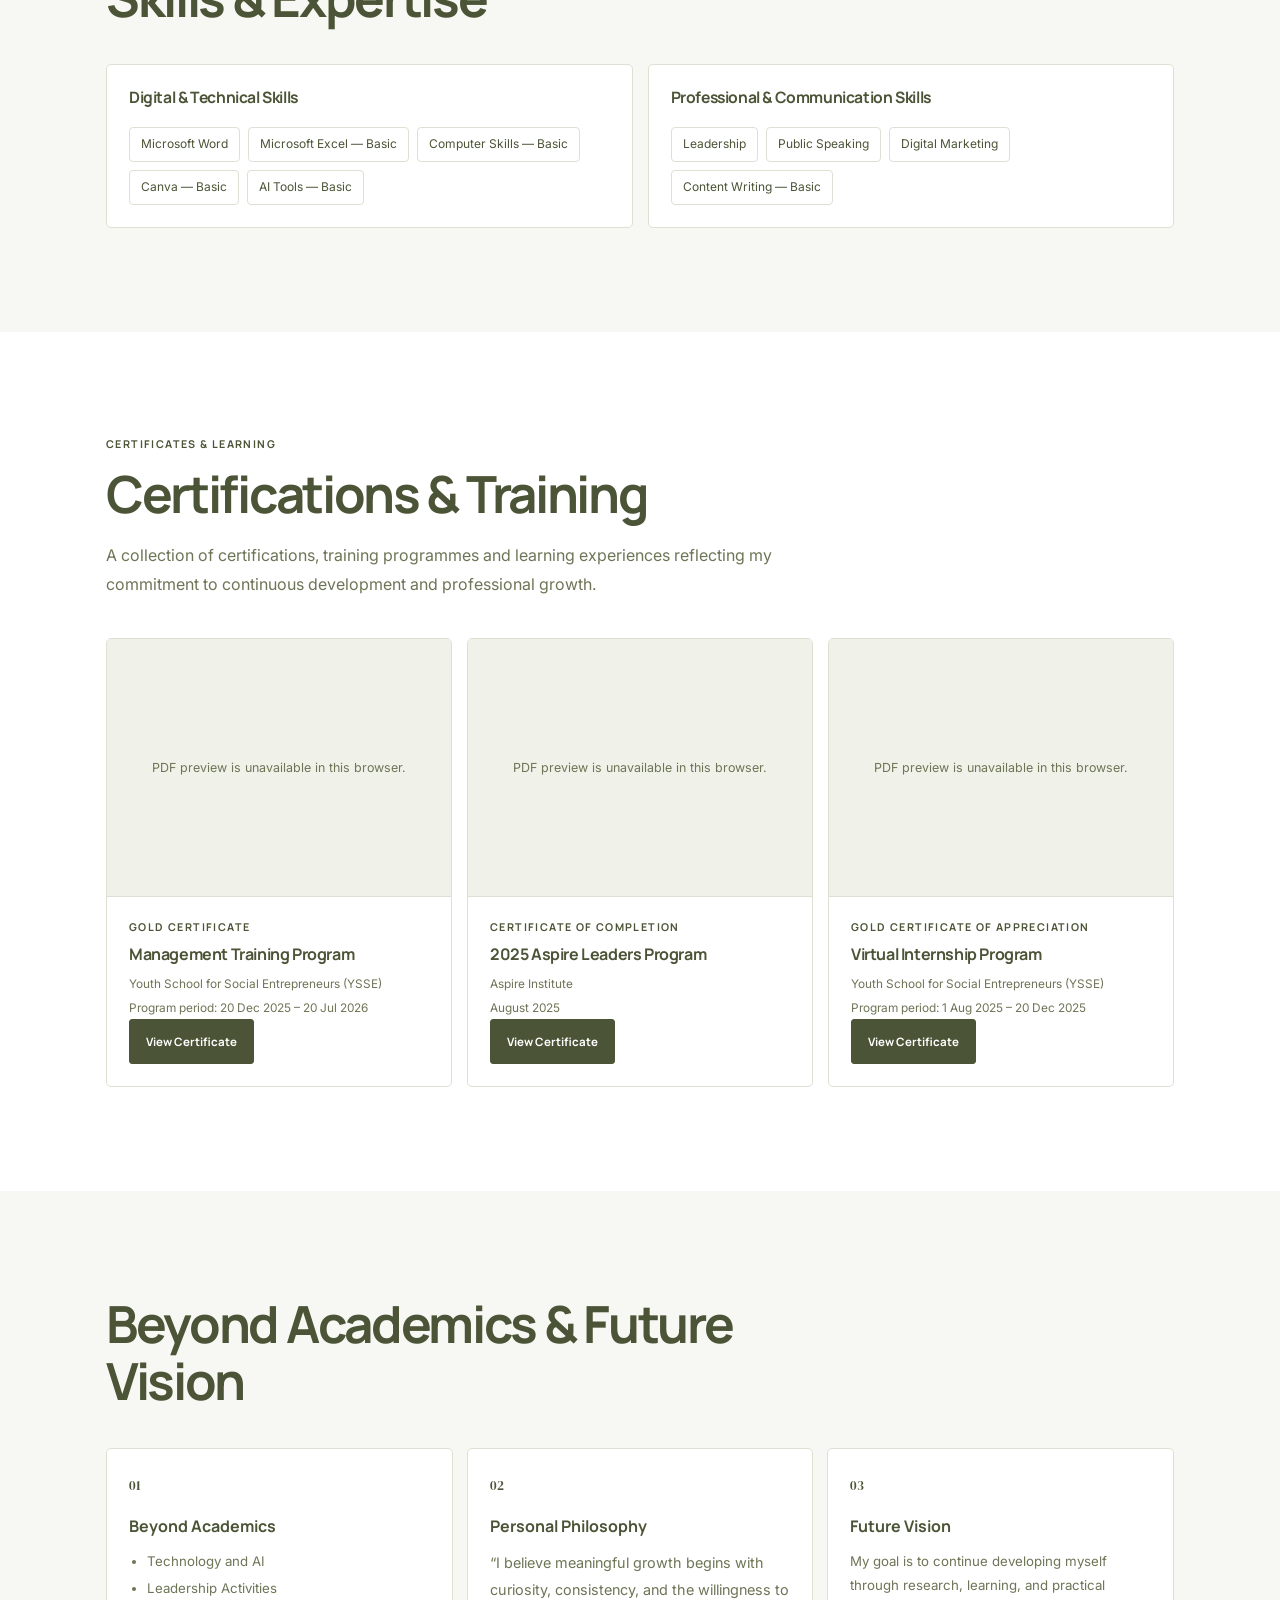
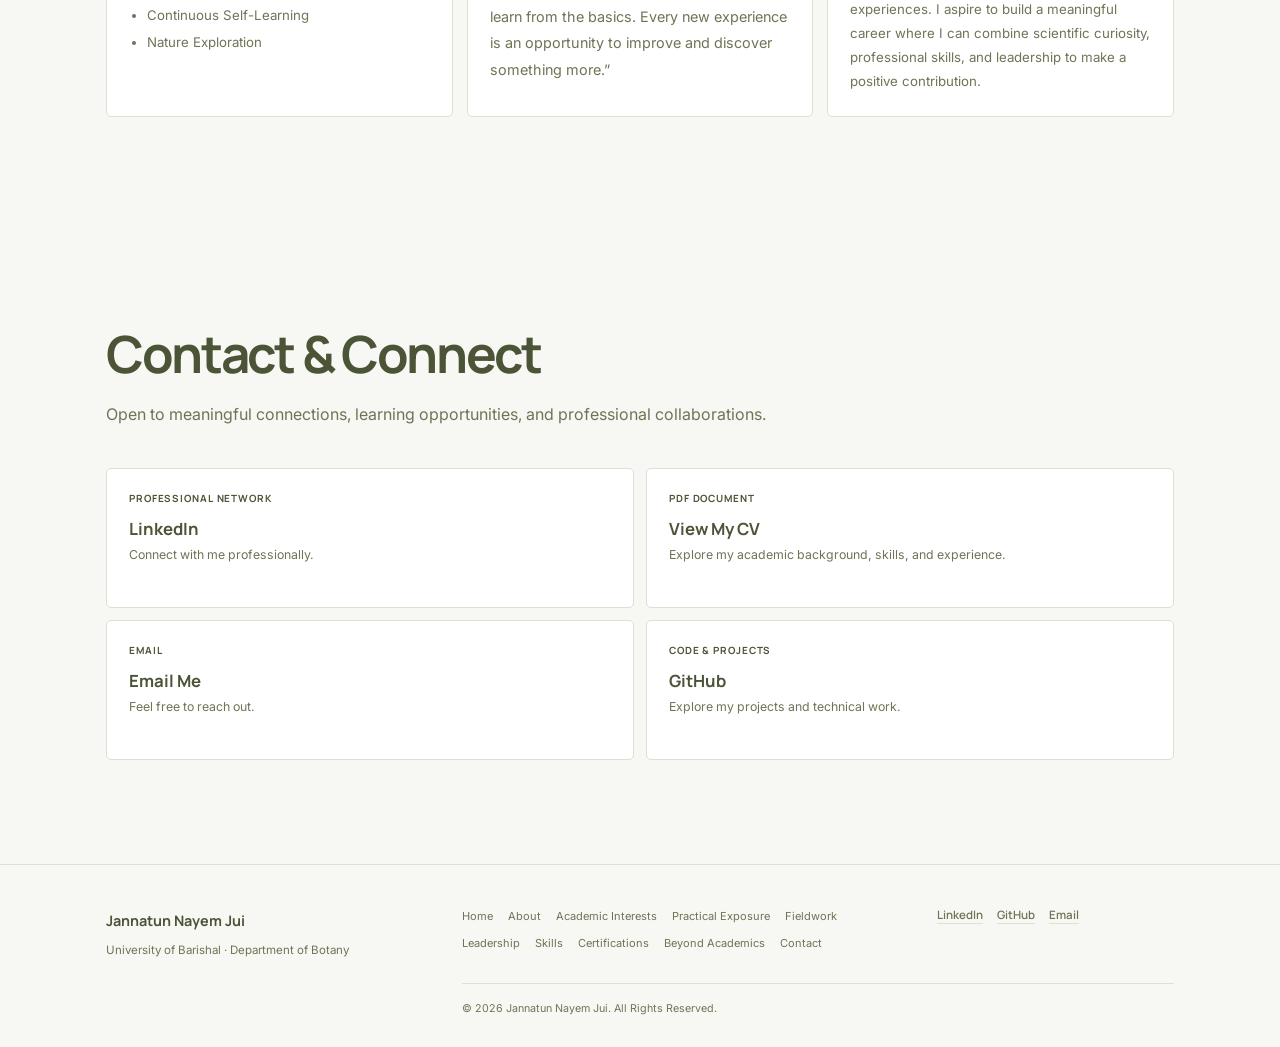
==== commit 05b597db: "Add nature cover and white olive light theme Co-authored-by: Copilot <223556219+Copilot@users.norepl" ====
--- a/index.html
+++ b/index.html
@@ -3,7 +3,7 @@
 <head>
   <meta charset="UTF-8">
   <meta name="viewport" content="width=device-width, initial-scale=1">
-  <meta name="theme-color" content="#B0B797">
+  <meta name="theme-color" content="#FFFFFF">
   <meta name="description" content="Jannatun Nayem Jui — final-year Botany student and learner at the University of Barishal.">
   <title>Jannatun Nayem Jui | Academic &amp; Professional Portfolio</title>
   <link rel="preconnect" href="https://fonts.googleapis.com">
@@ -43,6 +43,9 @@
 
   <main>
     <section class="hero section" id="home" aria-labelledby="hero-title">
+      <div class="hero-cover" aria-hidden="true">
+        <img src="assets/images/header/portfolio-cover.jpg" alt="" fetchpriority="high">
+      </div>
       <div class="hero-inner">
         <div class="hero-copy reveal">
           <p class="eyebrow hero-affiliation">
--- a/style.css
+++ b/style.css
@@ -1,20 +1,20 @@
 :root {
   color-scheme: light;
-  --page: #B0B797;
-  --section: #C0C5A8;
-  --surface: #E5E7D8;
-  --surface-alt: #C0C5A8;
-  --text: #30372A;
-  --muted: #3E4633;
-  --muted-palette: #626951;
+  --page: #FFFFFF;
+  --section: #F7F8F3;
+  --surface: #FFFFFF;
+  --surface-alt: #F0F2E9;
+  --text: #4B5436;
+  --muted: #6D7556;
+  --muted-palette: #737B5D;
   --accent: #737D50;
-  --accent-text: #3E4633;
+  --accent-text: #4B5436;
   --accent-palette: #737D50;
-  --border: #929A73;
-  --button: #30372A;
-  --button-text: #E5E7D8;
-  --focus: #30372A;
-  --shadow: 0 8px 18px rgba(48, 55, 42, .1);
+  --border: #DDE1D2;
+  --button: #4B5436;
+  --button-text: #FFFFFF;
+  --focus: #4B5436;
+  --shadow: 0 8px 18px rgba(75, 84, 54, .08);
   --heading: "Manrope", Arial, sans-serif;
   --body: "Inter", Arial, sans-serif;
   --display: "DM Serif Display", Georgia, serif;
@@ -159,15 +159,27 @@
 .section-intro { max-width: 700px; margin: 18px 0 0; color: var(--muted); line-height: 1.85; }
 
 .hero { position: relative; overflow: hidden; background: var(--page); }
+.hero-cover {
+  height: clamp(180px, 26vw, 320px);
+  overflow: hidden;
+  background: var(--surface-alt);
+}
+.hero-cover img {
+  display: block;
+  width: 100%;
+  height: 100%;
+  object-fit: cover;
+  object-position: center 42%;
+}
 .hero-inner {
   display: grid;
   grid-template-columns: minmax(0, 1fr);
   align-items: center;
   gap: 0;
   width: min(1160px, 100%);
-  min-height: min(690px, calc(100svh - 76px));
+  min-height: 0;
   margin: 0 auto;
-  padding: 82px 46px 94px;
+  padding: 52px 46px 62px;
 }
 .hero-copy { max-width: 800px; min-width: 0; }
 .hero-affiliation { display: flex; flex-wrap: wrap; align-items: center; gap: 9px; margin-bottom: 25px; }
@@ -356,7 +368,7 @@
   .site-nav a::after { display: none; }
   .site-nav a[aria-current="location"] { color: var(--text); }
   .section-inner { padding: 86px 34px; }
-  .hero-inner { min-height: min(640px, calc(100svh - 70px)); padding: 70px 34px 78px; }
+  .hero-inner { min-height: 0; padding: 48px 34px 56px; }
   .practical-grid { grid-template-columns: repeat(2, minmax(0, 1fr)); }
   .practical-card { min-height: 190px; }
   .fieldwork-grid { grid-template-columns: repeat(2, minmax(0, 1fr)); }
@@ -371,7 +383,7 @@
   .brand-initials { width: 31px; height: 31px; }
   .theme-toggle, .menu-toggle { width: 37px; height: 37px; }
   .section-inner { padding: 72px 23px; }
-  .hero-inner { grid-template-columns: 1fr; min-height: min(690px, calc(100svh - 64px)); padding: 68px 23px 76px; }
+  .hero-inner { grid-template-columns: 1fr; min-height: 0; padding: 38px 23px 46px; }
   .hero h1 { font-size: clamp(3rem, 12vw, 5.1rem); }
   .hero-intro { font-size: .9rem; }
   .button { min-height: 44px; padding: 9px 12px; font-size: .67rem; }
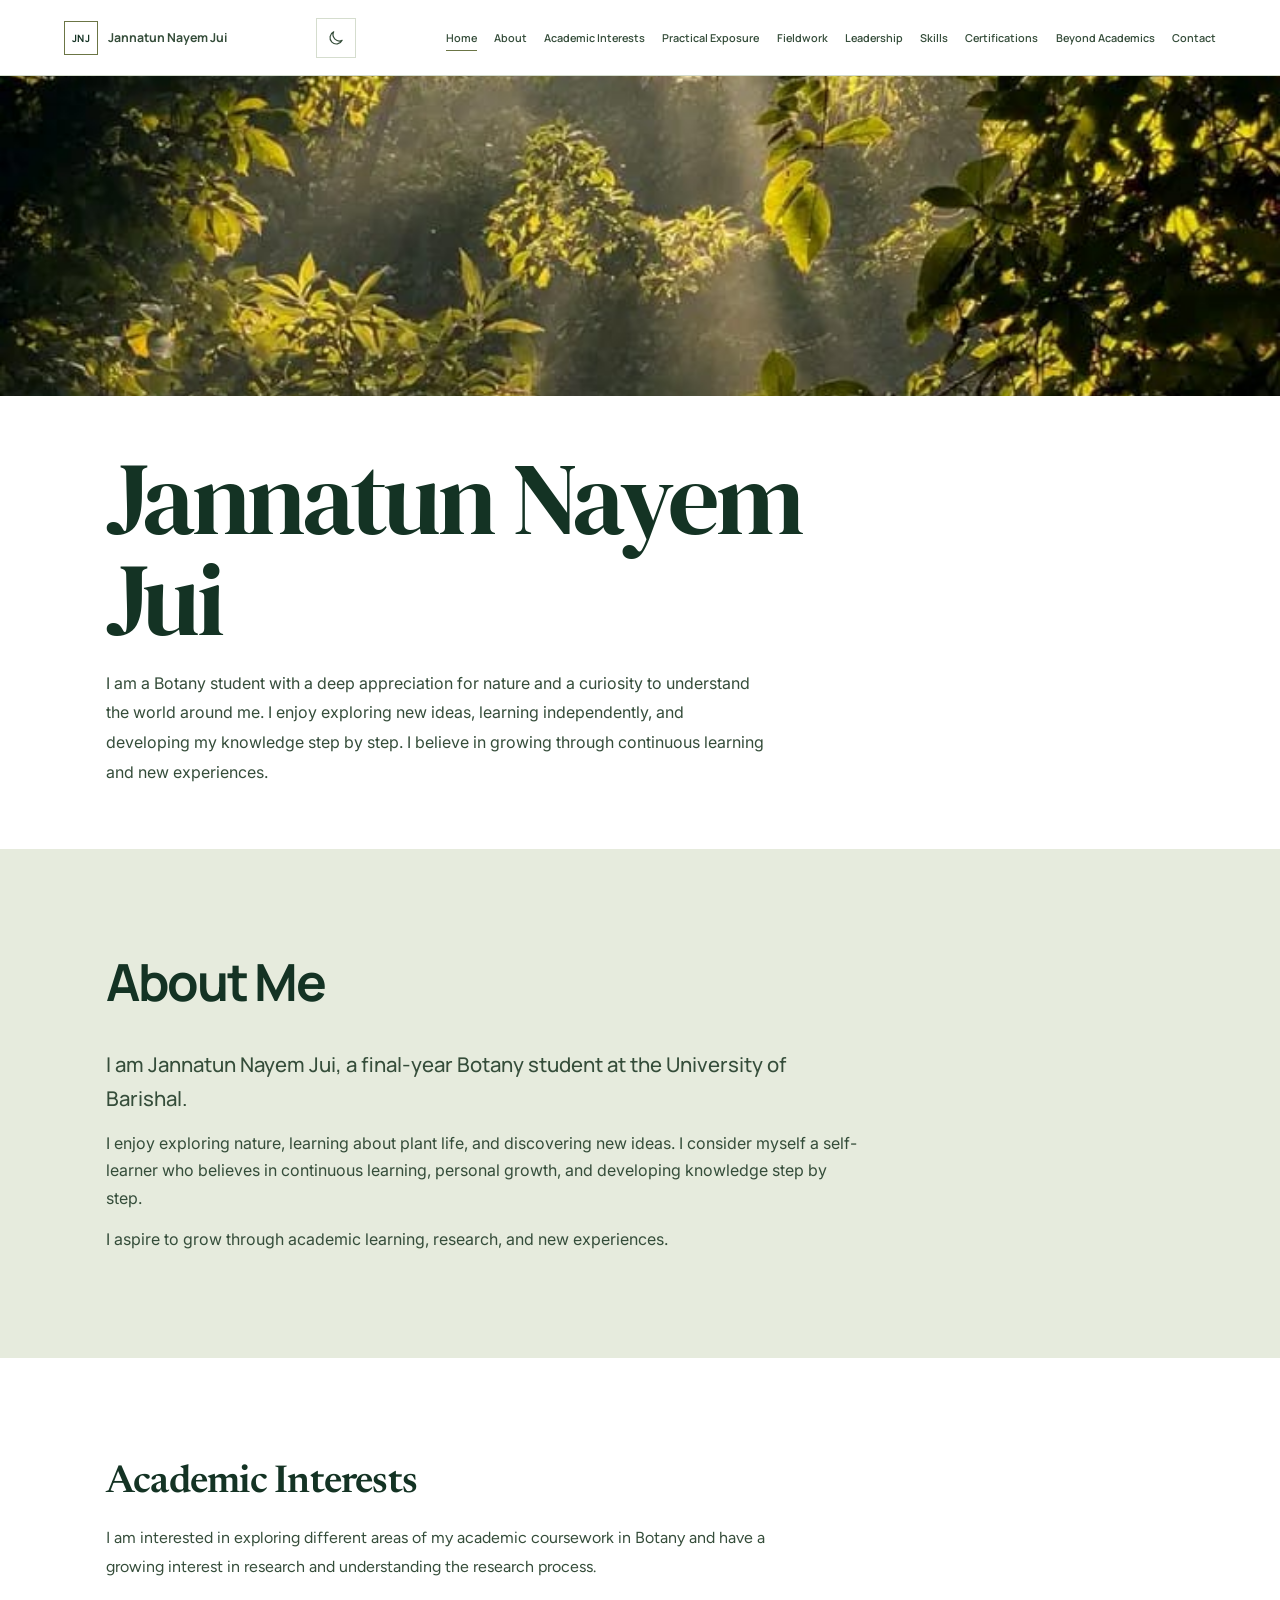
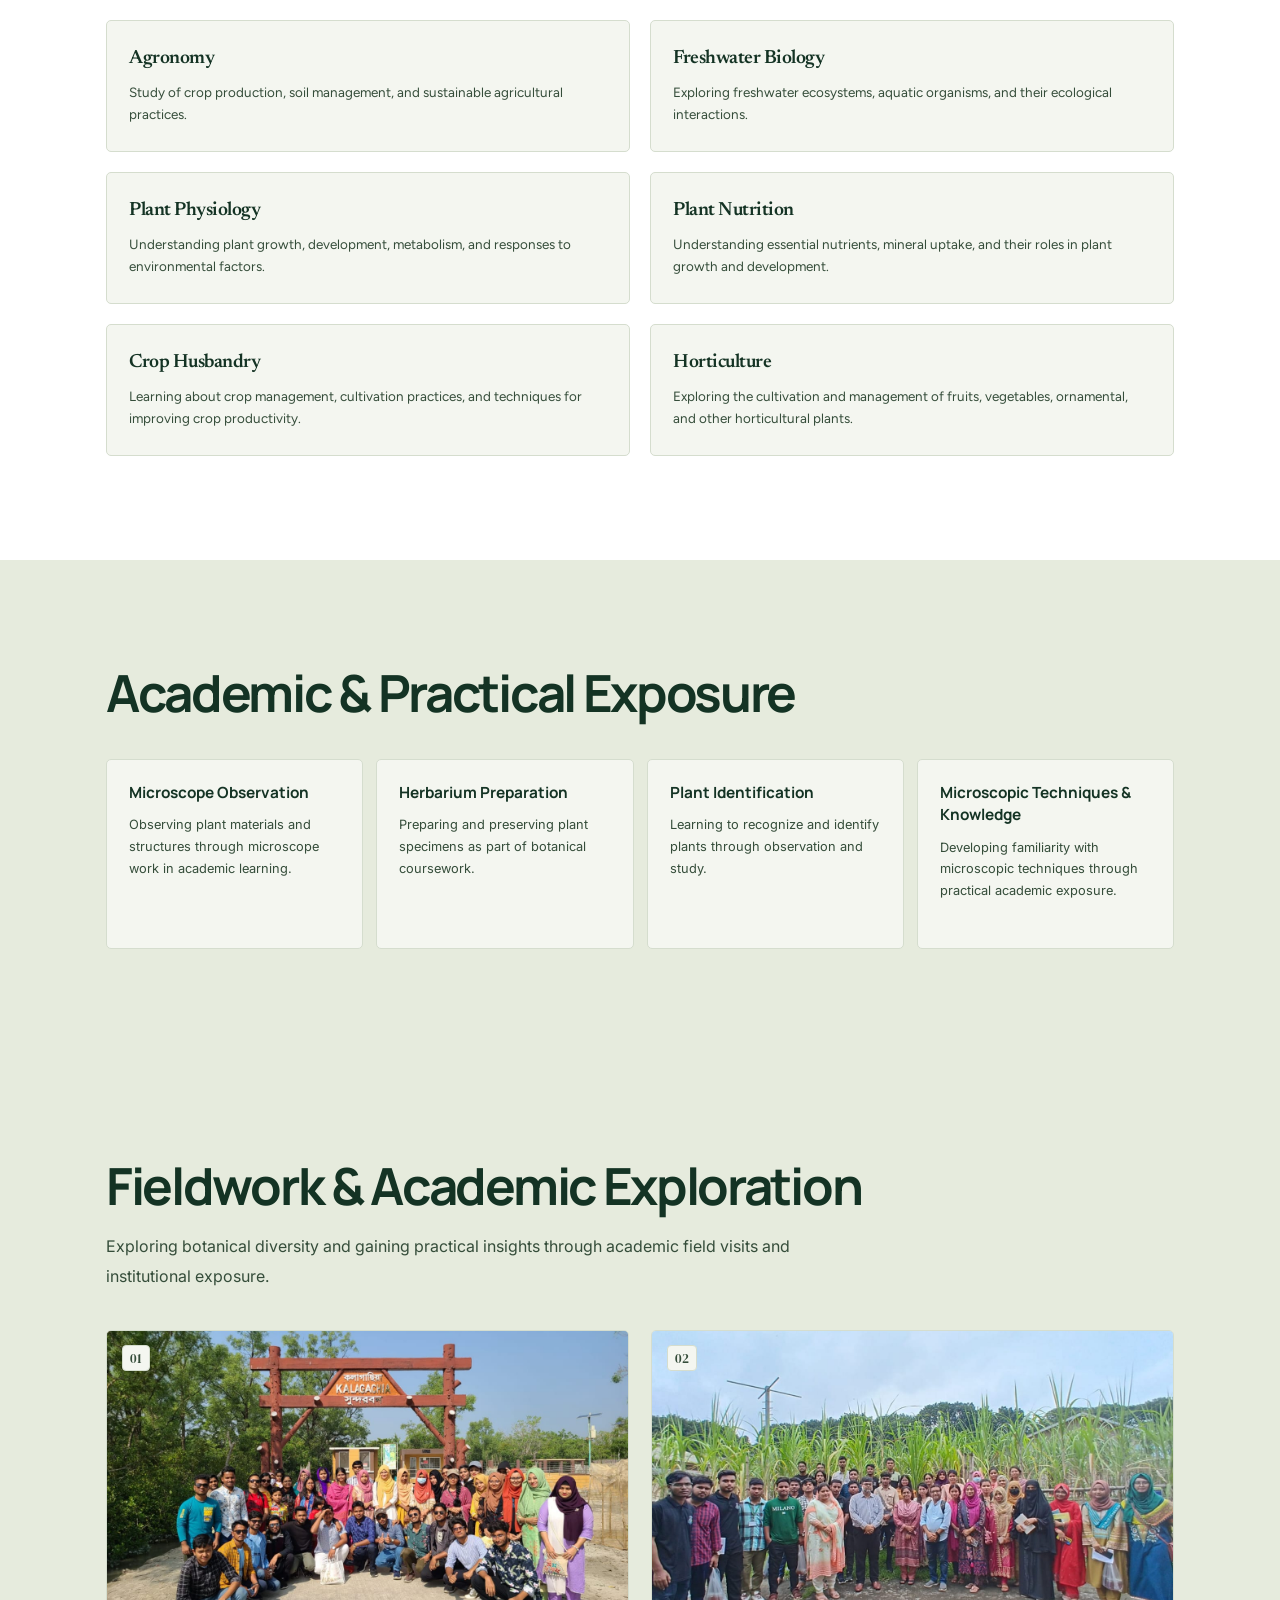
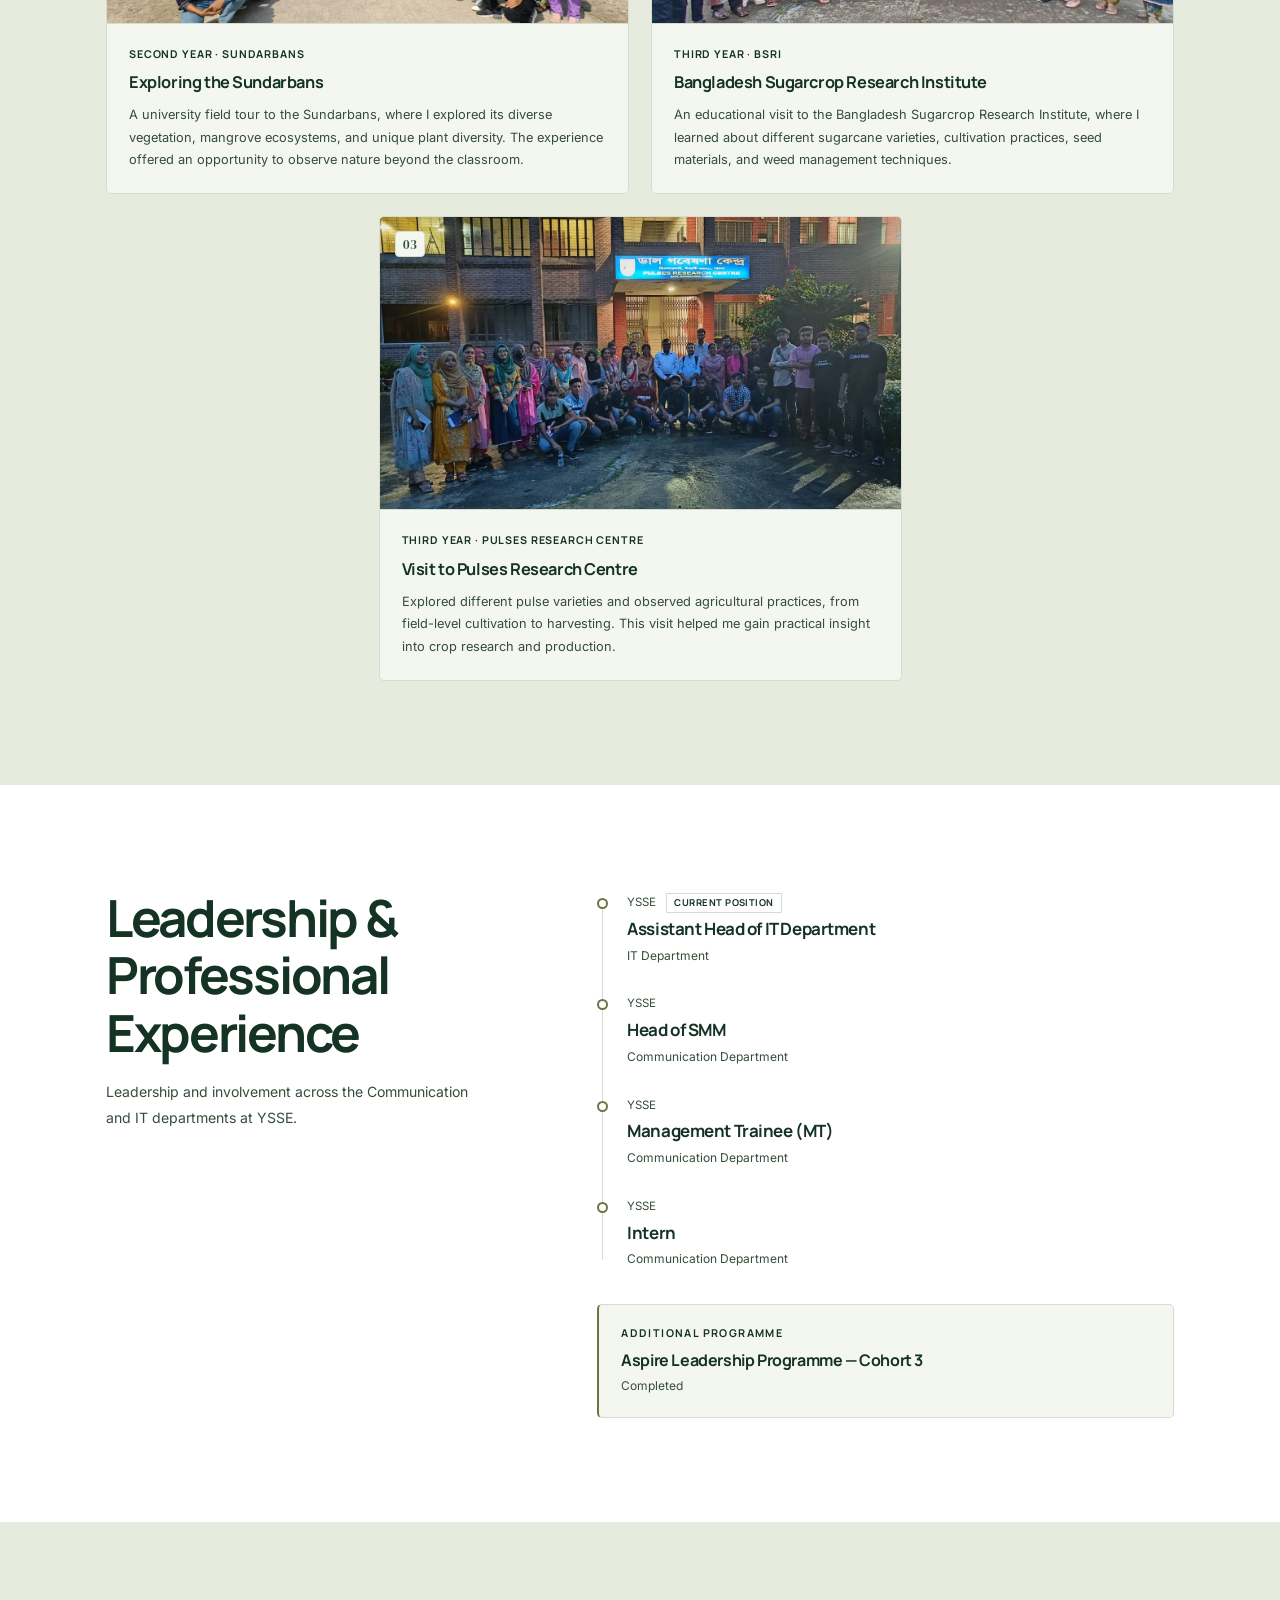
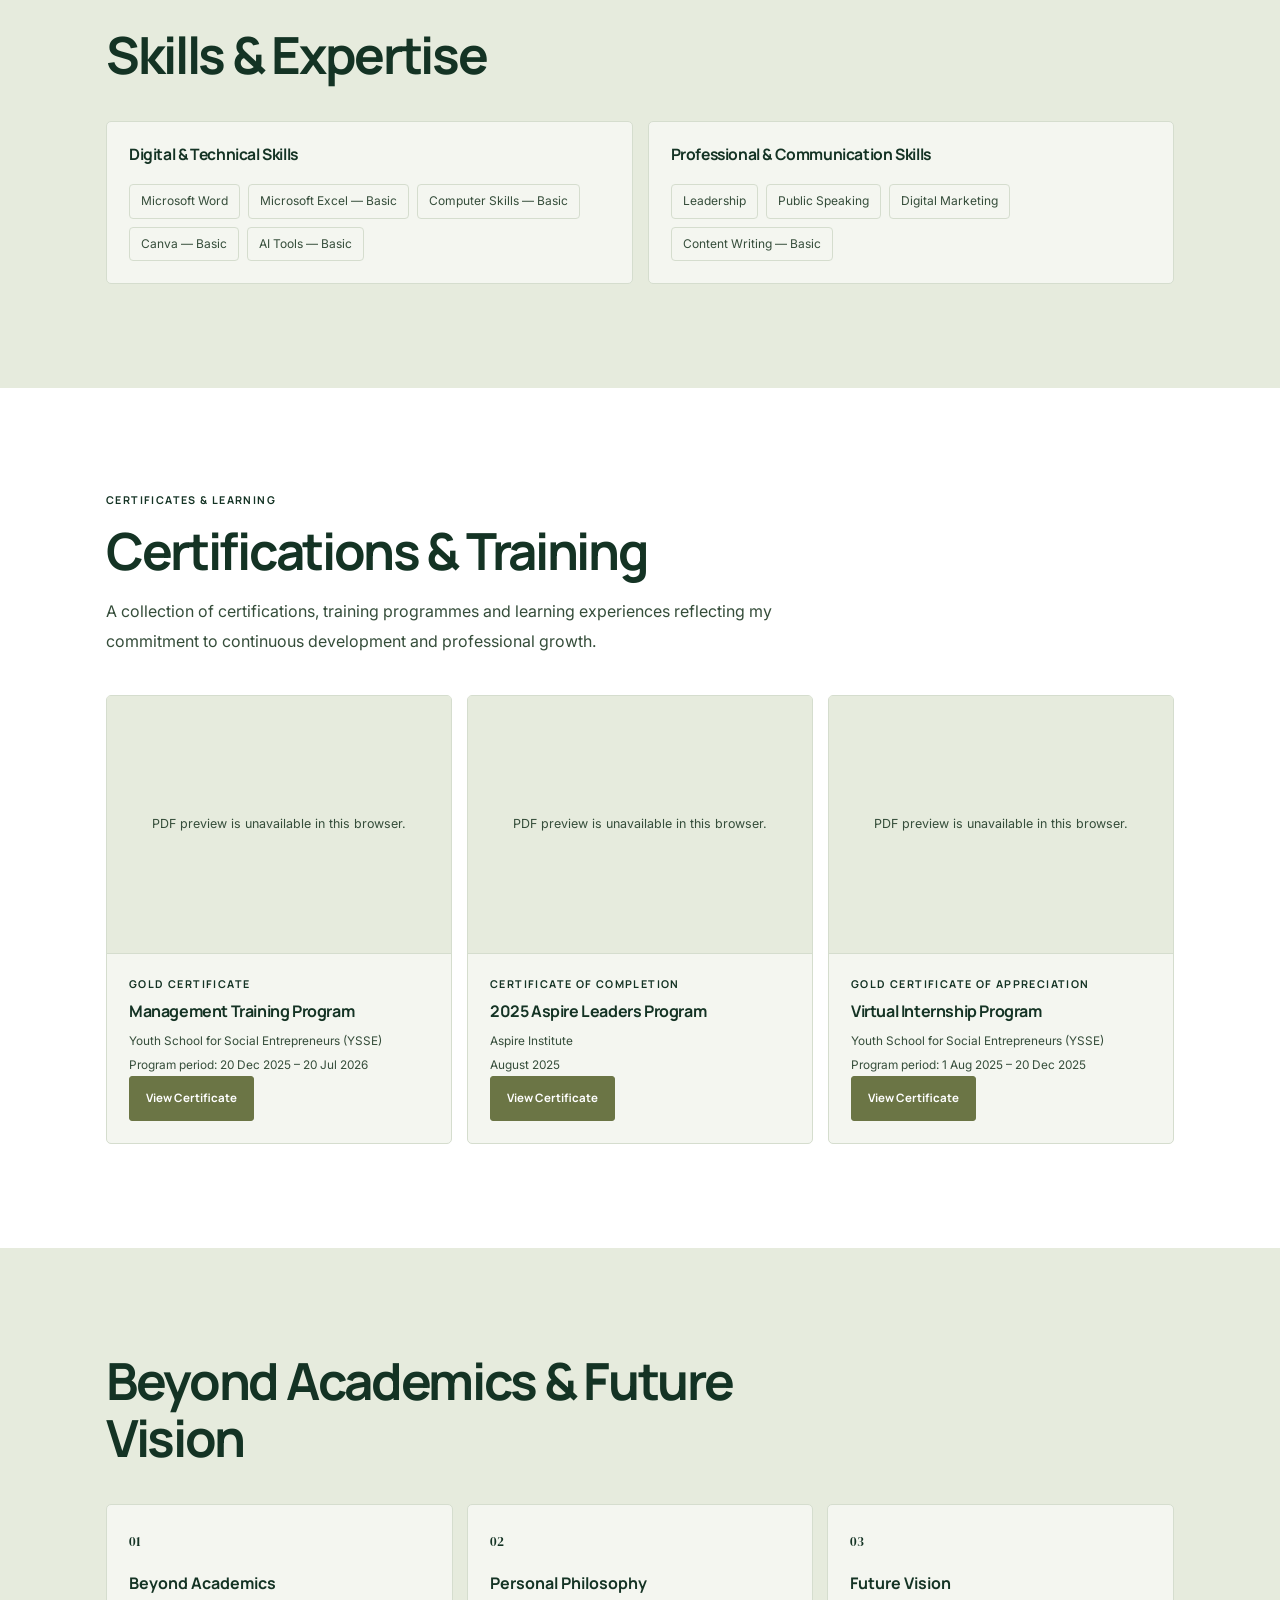
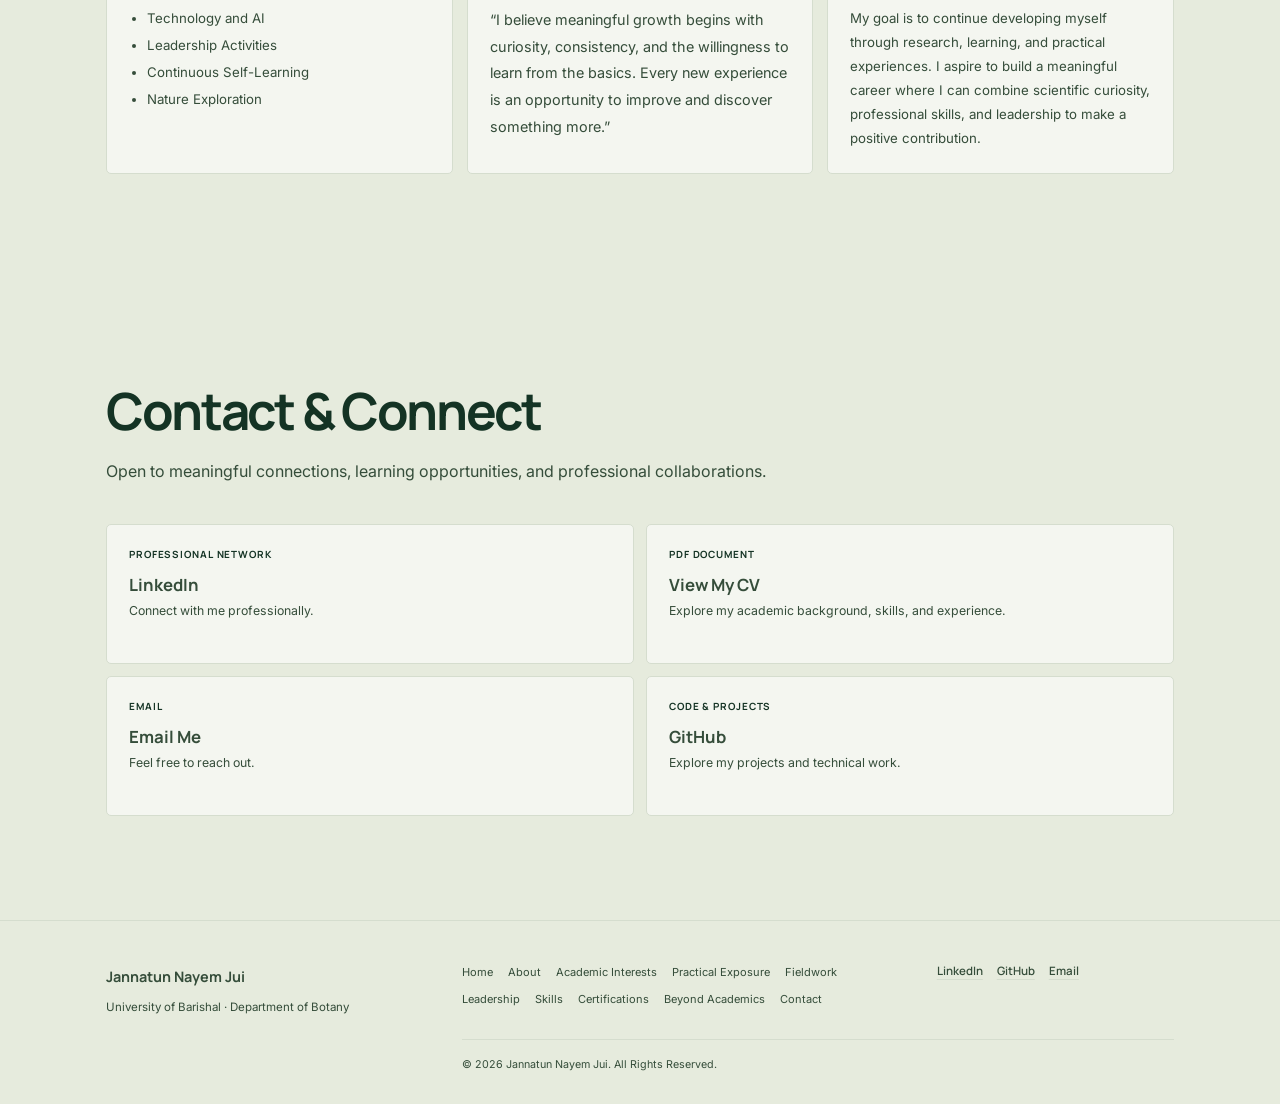
==== commit 3c95da60: "Update portfolio content and color themes Co-authored-by: Copilot <223556219+Copilot@users.noreply.g" ====
--- a/index.html
+++ b/index.html
@@ -8,7 +8,7 @@
   <title>Jannatun Nayem Jui | Academic &amp; Professional Portfolio</title>
   <link rel="preconnect" href="https://fonts.googleapis.com">
   <link rel="preconnect" href="https://fonts.gstatic.com" crossorigin>
-  <link href="https://fonts.googleapis.com/css2?family=DM+Serif+Display&family=Inter:wght@400;500;600;700&family=Manrope:wght@400;500;600;700;800&display=swap" rel="stylesheet">
+  <link href="https://fonts.googleapis.com/css2?family=DM+Serif+Display&family=Figtree:wght@400;500;600;700&family=Inter:wght@400;500;600;700&family=Manrope:wght@400;500;600;700;800&family=Newsreader:wght@400;500;600;700&display=swap" rel="stylesheet">
   <link rel="stylesheet" href="style.css">
   <script src="script.js" defer></script>
 </head>
@@ -48,13 +48,7 @@
       </div>
       <div class="hero-inner">
         <div class="hero-copy reveal">
-          <p class="eyebrow hero-affiliation">
-            <span>University of Barishal</span>
-            <span class="eyebrow-divider" aria-hidden="true">/</span>
-            <span>Department of Botany</span>
-          </p>
           <h1 id="hero-title">Jannatun Nayem Jui</h1>
-          <p class="hero-role">Botany Student <span aria-hidden="true">|</span> Academic Enthusiast <span aria-hidden="true">|</span> Aspiring Researcher</p>
           <p class="hero-intro">I am a Botany student with a deep appreciation for nature and a curiosity to understand the world around me. I enjoy exploring new ideas, learning independently, and developing my knowledge step by step. I believe in growing through continuous learning and new experiences.</p>
         </div>
       </div>
@@ -82,21 +76,27 @@
         <div class="interest-grid">
           <article class="interest-card reveal">
             <h3>Agronomy</h3>
+            <p>Study of crop production, soil management, and sustainable agricultural practices.</p>
           </article>
           <article class="interest-card reveal">
             <h3>Freshwater Biology</h3>
+            <p>Exploring freshwater ecosystems, aquatic organisms, and their ecological interactions.</p>
           </article>
           <article class="interest-card reveal">
             <h3>Plant Physiology</h3>
+            <p>Understanding plant growth, development, metabolism, and responses to environmental factors.</p>
           </article>
           <article class="interest-card reveal">
             <h3>Plant Nutrition</h3>
+            <p>Understanding essential nutrients, mineral uptake, and their roles in plant growth and development.</p>
           </article>
           <article class="interest-card reveal">
             <h3>Crop Husbandry</h3>
+            <p>Learning about crop management, cultivation practices, and techniques for improving crop productivity.</p>
           </article>
           <article class="interest-card reveal">
             <h3>Horticulture</h3>
+            <p>Exploring the cultivation and management of fruits, vegetables, ornamental, and other horticultural plants.</p>
           </article>
         </div>
       </div>
--- a/style.css
+++ b/style.css
@@ -1,20 +1,21 @@
 :root {
   color-scheme: light;
   --page: #FFFFFF;
-  --section: #F7F8F3;
-  --surface: #FFFFFF;
-  --surface-alt: #F0F2E9;
-  --text: #4B5436;
-  --muted: #6D7556;
-  --muted-palette: #737B5D;
-  --accent: #737D50;
-  --accent-text: #4B5436;
-  --accent-palette: #737D50;
-  --border: #DDE1D2;
-  --button: #4B5436;
+  --section: #E6EBDD;
+  --surface: #F4F6F0;
+  --surface-alt: #E6EBDD;
+  --text: #354D3A;
+  --heading-color: #143324;
+  --muted: #354D3A;
+  --muted-palette: #354D3A;
+  --accent: #6B7545;
+  --accent-text: #143324;
+  --accent-palette: #6B7545;
+  --border: #D5DDCE;
+  --button: #6B7545;
   --button-text: #FFFFFF;
-  --focus: #4B5436;
-  --shadow: 0 8px 18px rgba(75, 84, 54, .08);
+  --focus: #143324;
+  --shadow: 0 8px 18px rgba(20, 51, 36, .08);
   --heading: "Manrope", Arial, sans-serif;
   --body: "Inter", Arial, sans-serif;
   --display: "DM Serif Display", Georgia, serif;
@@ -22,21 +23,22 @@
 
 :root[data-theme="dark"] {
   color-scheme: dark;
-  --page: #48563E;
-  --section: #56664A;
-  --surface: #647456;
-  --surface-alt: #56664A;
-  --text: #F5F5ED;
-  --muted: #F4F4EC;
-  --muted-palette: #D1D8C8;
-  --accent: #A5B48B;
-  --accent-text: #F4F4EC;
-  --accent-palette: #A5B48B;
-  --border: #758367;
-  --button: #A5B48B;
-  --button-text: #30372A;
-  --focus: #D1D8C8;
-  --shadow: 0 8px 18px rgba(23, 32, 17, .14);
+  --page: #10251C;
+  --section: #193B2B;
+  --surface: #193B2B;
+  --surface-alt: #28523A;
+  --text: #F0F4EF;
+  --heading-color: #F0F4EF;
+  --muted: #B6CDB7;
+  --muted-palette: #B6CDB7;
+  --accent: #28523A;
+  --accent-text: #F0F4EF;
+  --accent-palette: #28523A;
+  --border: #355542;
+  --button: #28523A;
+  --button-text: #F0F4EF;
+  --focus: #B6CDB7;
+  --shadow: 0 8px 18px rgba(0, 0, 0, .2);
 }
 
 * { box-sizing: border-box; }
@@ -148,7 +150,7 @@
   text-transform: uppercase;
 }
 h1, h2, h3, h4, p { margin-top: 0; }
-h1, h2, h3, h4 { color: var(--text); }
+h1, h2, h3, h4 { color: var(--heading-color); }
 h2 {
   margin-bottom: 0;
   font: 700 clamp(2.1rem, 4vw, 3.35rem)/1.12 var(--heading);
@@ -242,7 +244,7 @@
 .vision-card li + li { margin-top: 3px; }
 .vision-card blockquote { margin: 0; font: 400 .9rem/1.85 var(--body); }
 
-.interest-grid { display: grid; grid-template-columns: repeat(3, minmax(0, 1fr)); gap: 13px; }
+#academics .interest-grid { display: grid; grid-template-columns: repeat(2, minmax(0, 1fr)); gap: 20px; }
 .interest-card, .practical-card {
   min-width: 0;
   padding: 22px;
@@ -251,9 +253,30 @@
   border-radius: 5px;
   transition: border-color .2s ease, transform .2s ease, box-shadow .2s ease;
 }
-.interest-card { display: flex; min-height: 132px; align-items: center; }
+#academics .interest-card {
+  display: flex;
+  min-height: 132px;
+  flex-direction: column;
+  align-items: flex-start;
+  justify-content: center;
+  gap: 9px;
+}
 .interest-card:hover, .practical-card:hover { border-color: var(--accent); box-shadow: var(--shadow); transform: translateY(-1px); }
-.interest-card h3 { margin: 0; font-size: 1rem; }
+#academics .interest-card:hover {
+  background: var(--surface-alt);
+}
+#academics h2, #academics .interest-card h3 {
+  font-family: "Newsreader", Georgia, serif;
+}
+#academics h2 {
+  font-size: clamp(2rem, 3vw, 2.6rem);
+  font-weight: 600;
+  letter-spacing: -.02em;
+}
+#academics .section-intro { color: var(--muted); font-family: "Figtree", Arial, sans-serif; }
+#academics .interest-card { font-family: "Figtree", Arial, sans-serif; }
+#academics .interest-card h3 { margin: 0; font-size: 1.2rem; font-weight: 600; line-height: 1.35; }
+#academics .interest-card p { margin: 0; color: var(--muted); font-size: .84rem; line-height: 1.65; }
 .practical-grid { display: grid; grid-template-columns: repeat(4, minmax(0, 1fr)); gap: 13px; }
 .practical-card { min-height: 190px; }
 .practical-card h4 { margin: 0; font-size: .96rem; }
@@ -390,9 +413,8 @@
   .experience-layout { grid-template-columns: 1fr; gap: 27px; }
   .vision-grid { grid-template-columns: 1fr; }
   .vision-card { padding: 21px; }
-  .interest-grid { grid-template-columns: repeat(2, minmax(0, 1fr)); gap: 10px; }
-  .interest-card { min-height: 136px; padding: 18px; }
-  .interest-card h3 { font-size: .91rem; }
+  #academics .interest-grid { grid-template-columns: 1fr; gap: 20px; }
+  #academics .interest-card { min-height: 112px; padding: 20px; }
   .practical-grid { gap: 10px; }
   .practical-card { min-height: 200px; padding: 18px; }
   .fieldwork-grid { grid-template-columns: 1fr; gap: 14px; }
